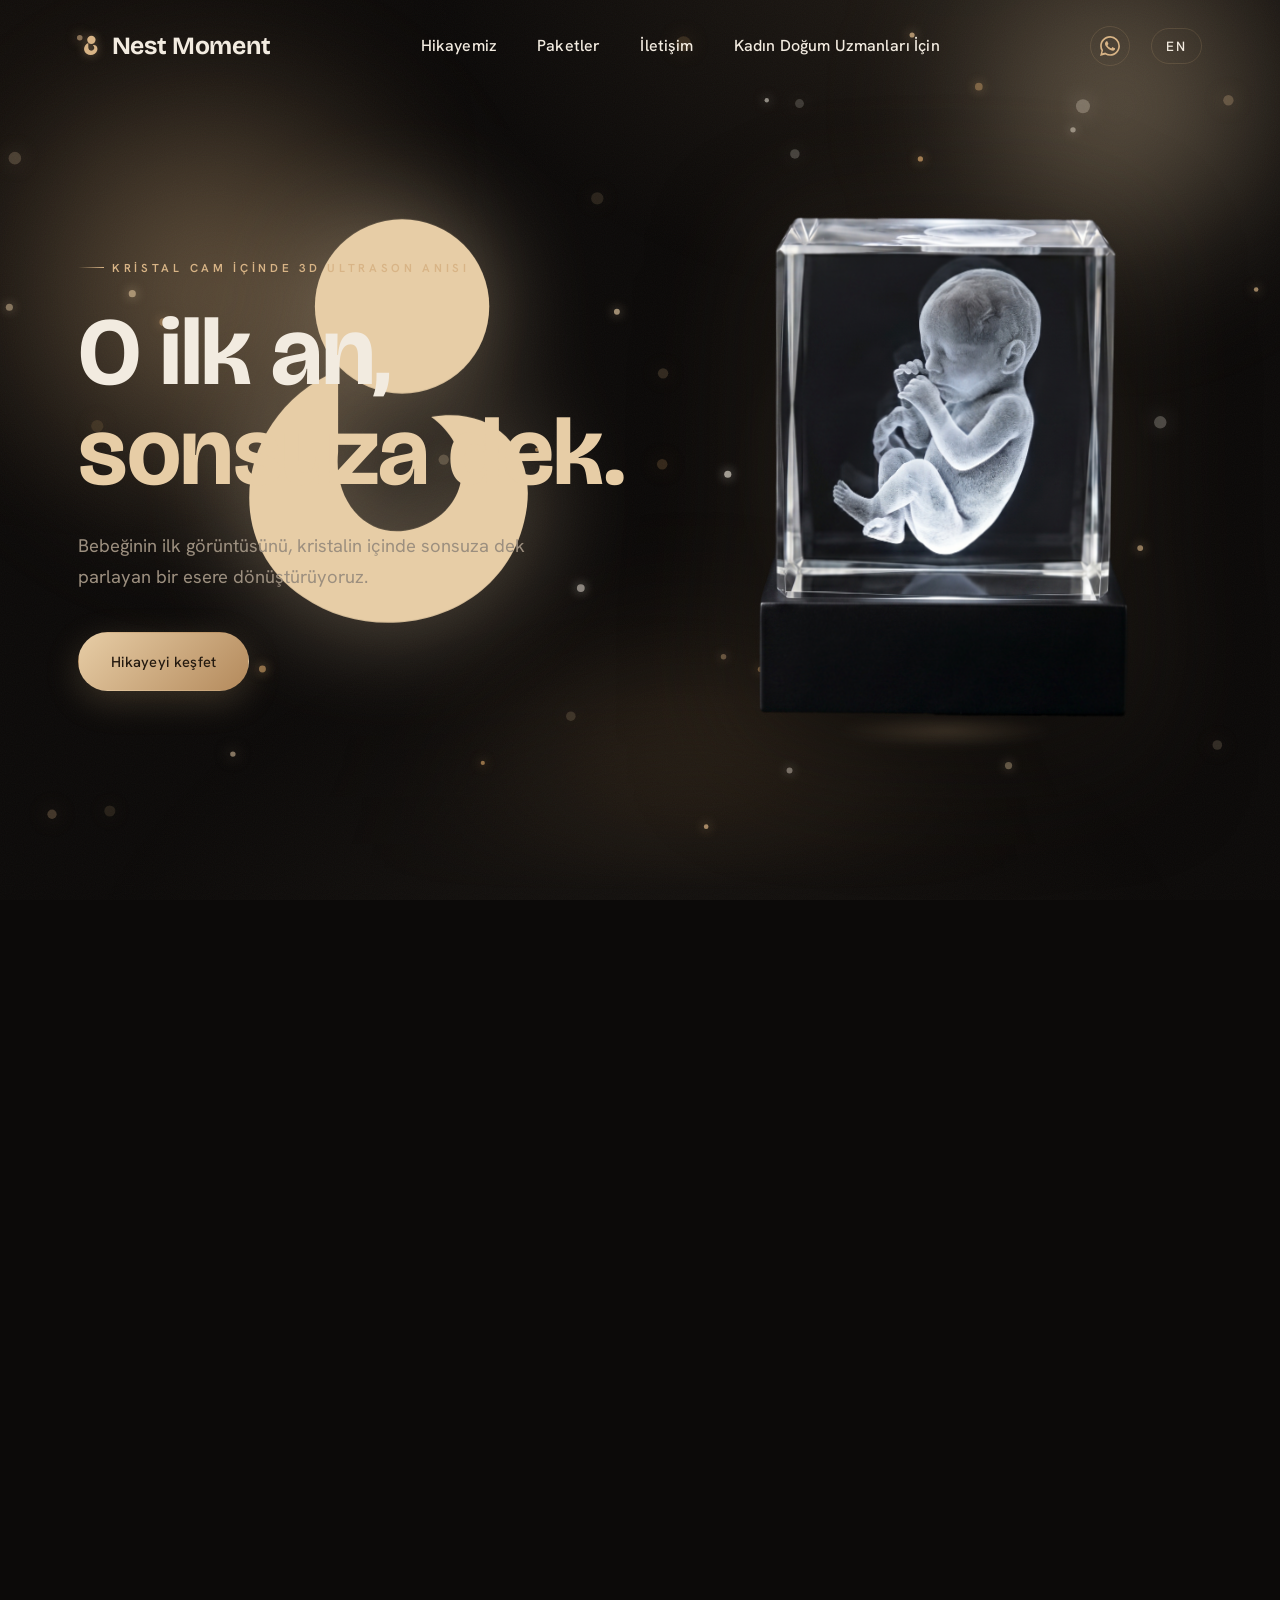
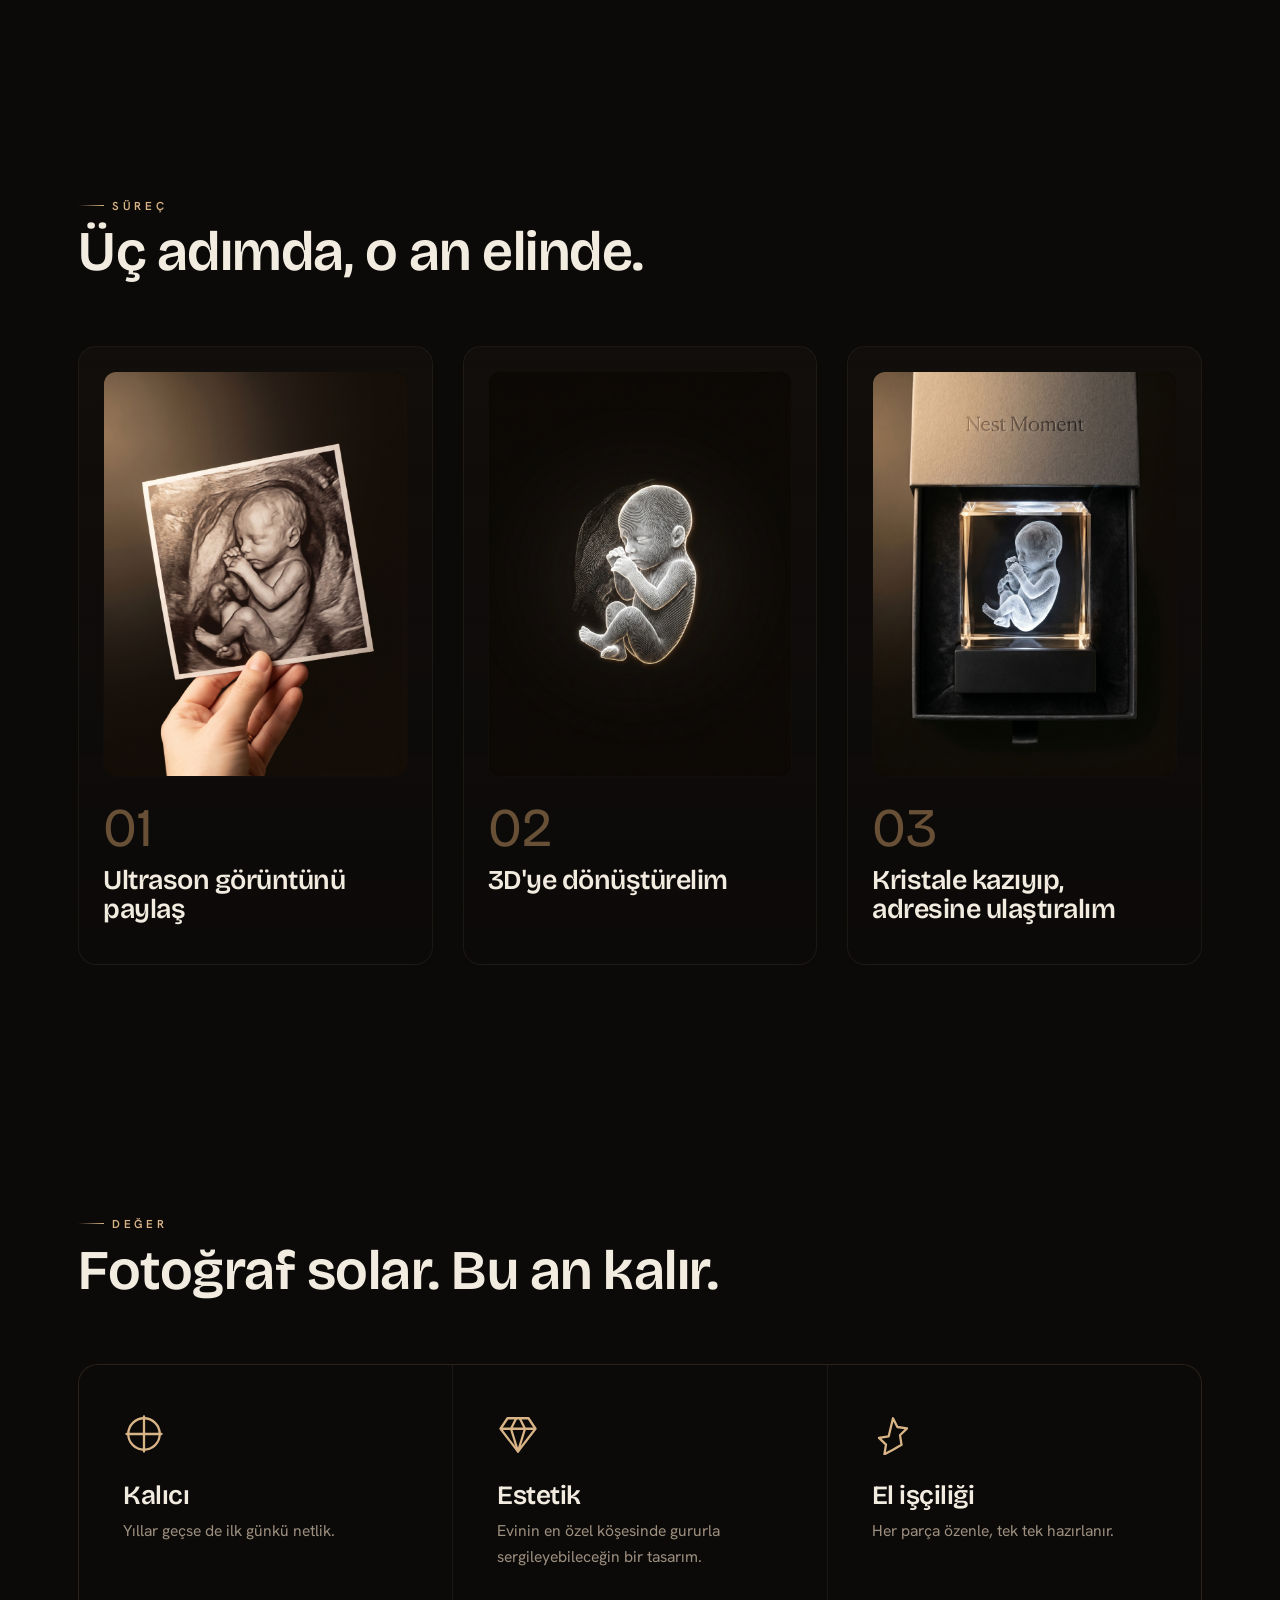
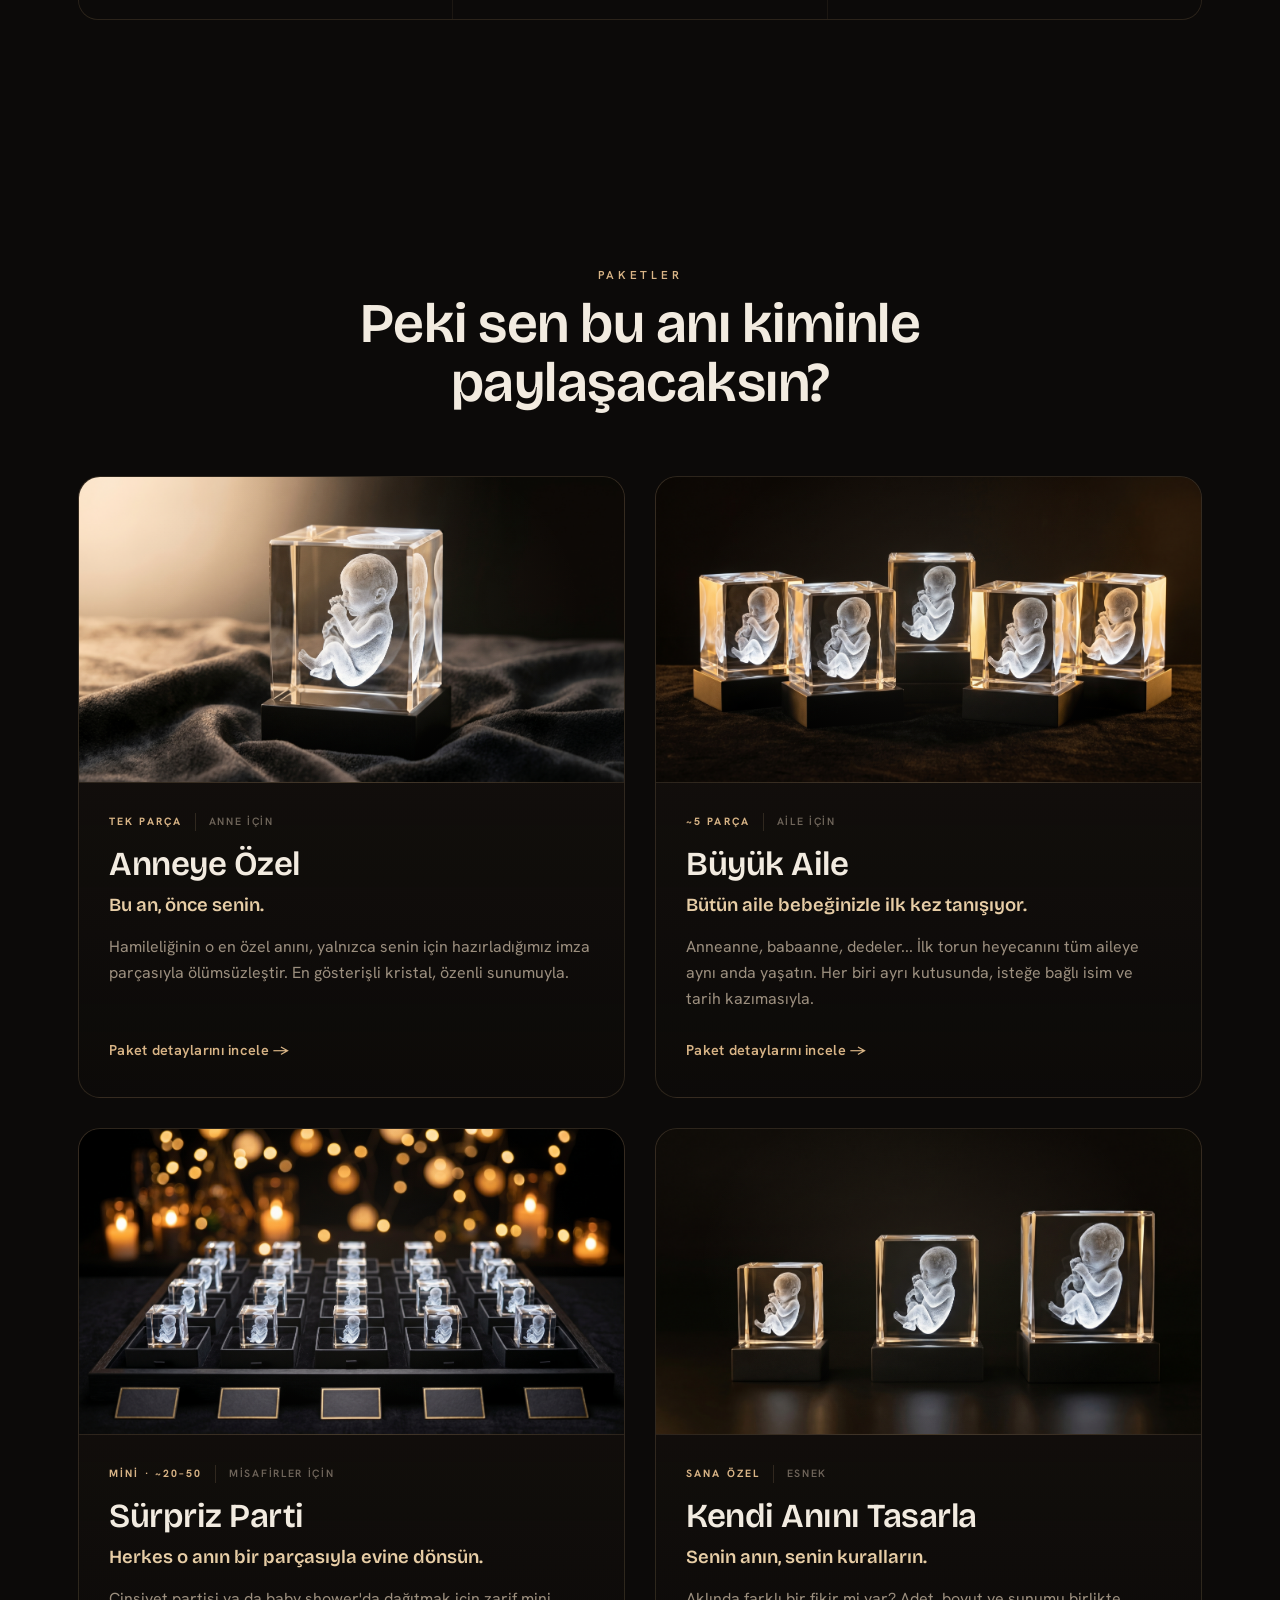
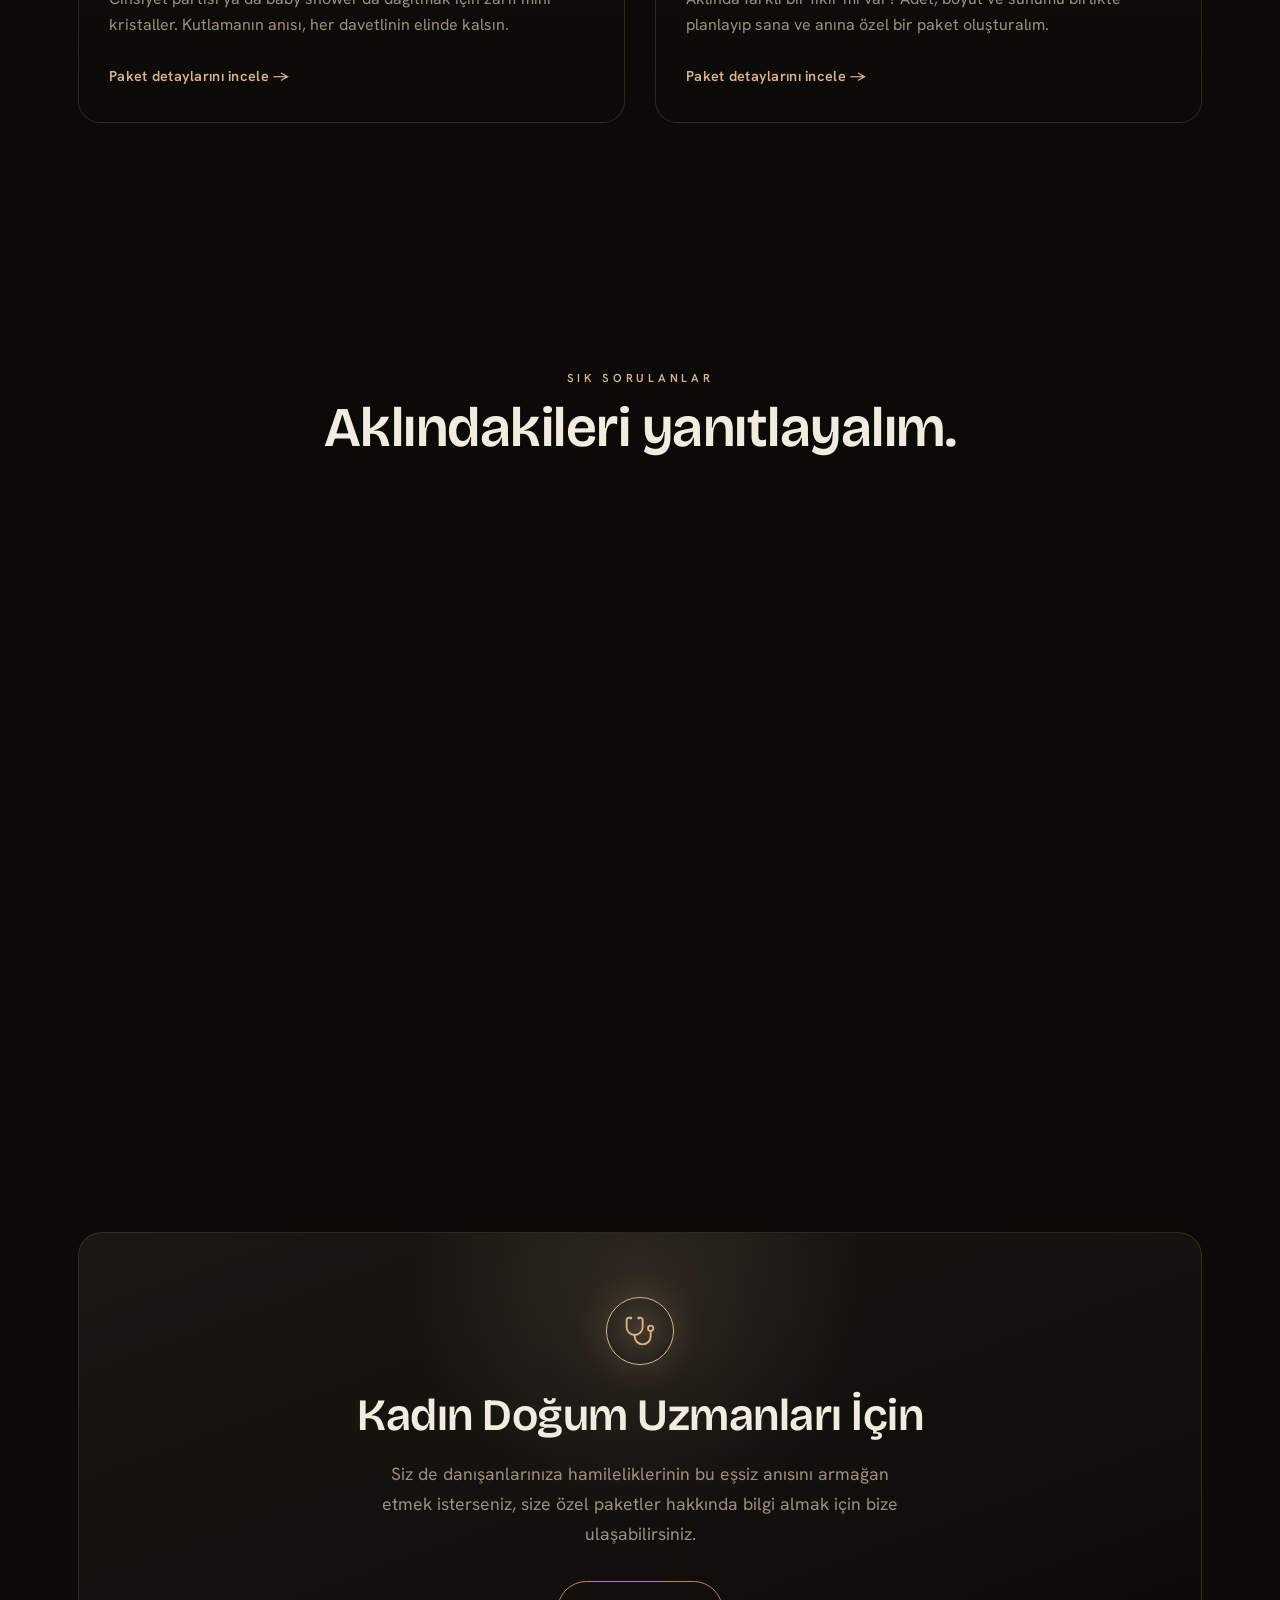
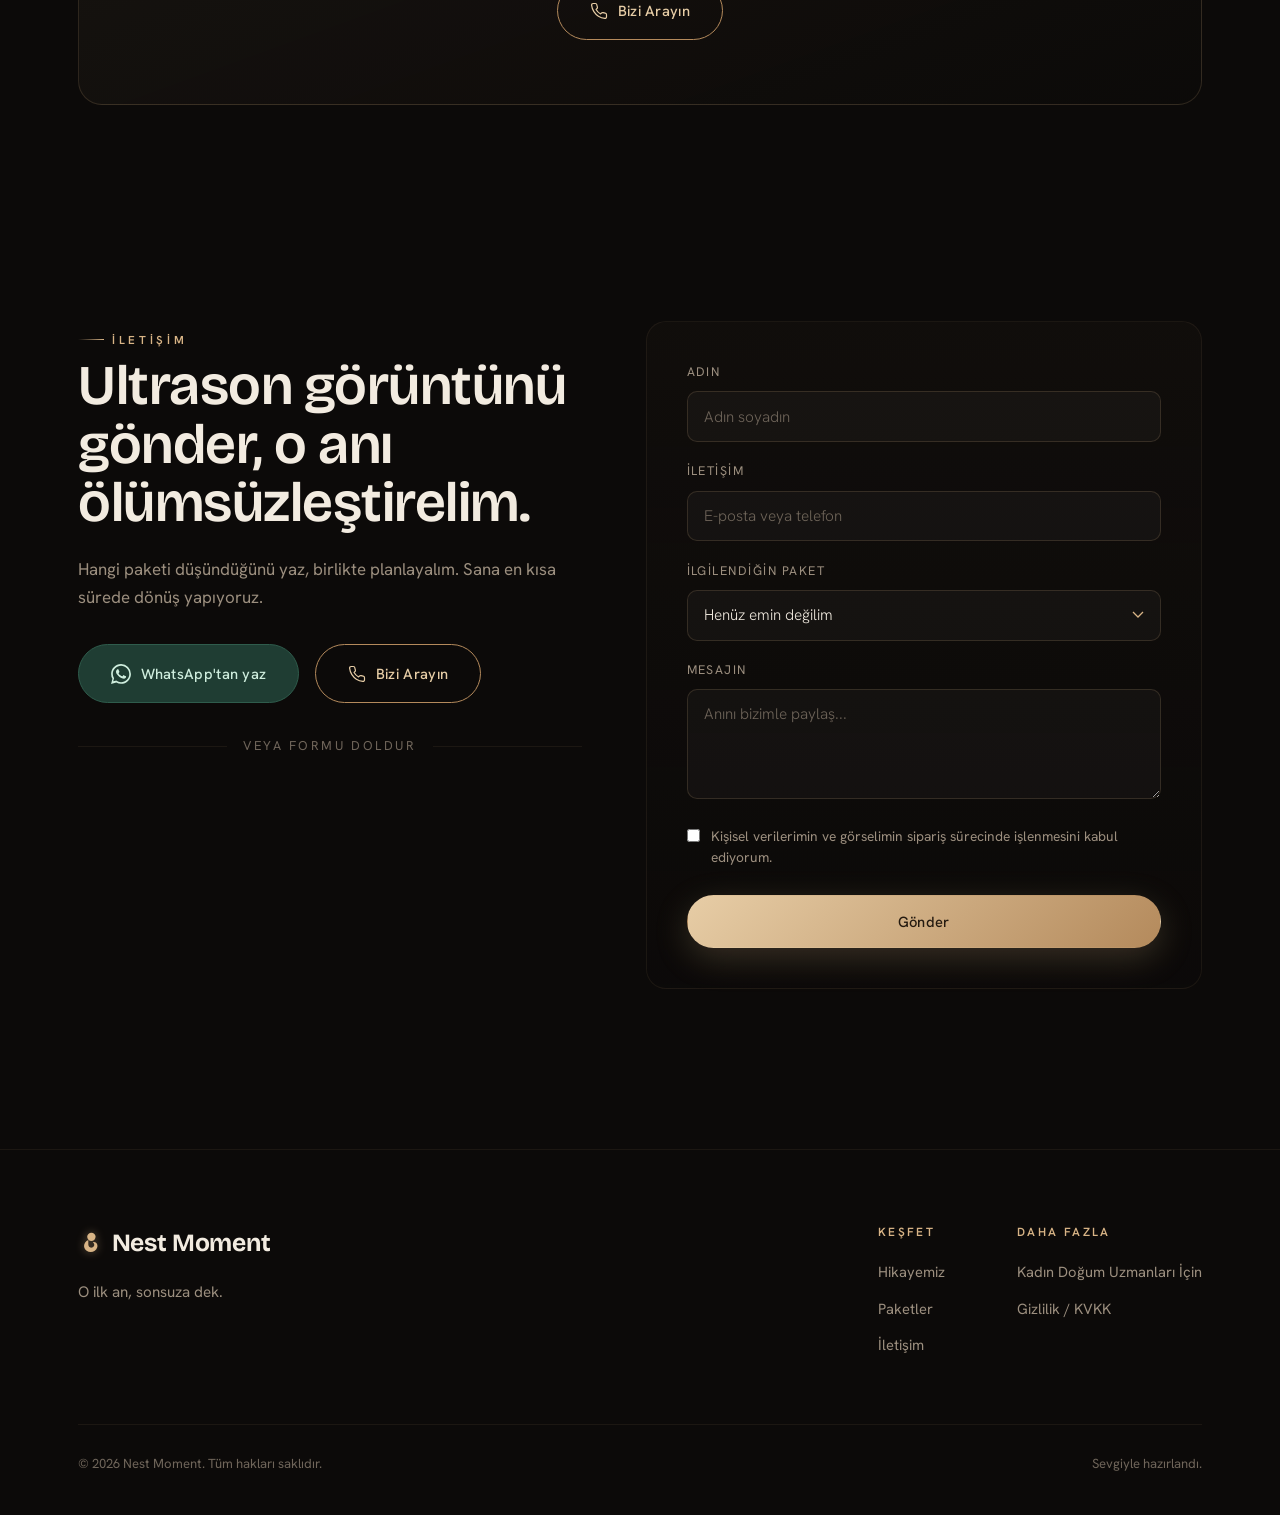
==== index.html @ 968e66ff "Initial commit: Nest Moment marketing site Single-page bilingual (TR/EN) marketing site for crystal-" ====
<!DOCTYPE html>
<html lang="tr">
<head>
<meta charset="UTF-8" />
<meta name="viewport" content="width=device-width, initial-scale=1.0" />
<title>Nest Moment — O ilk an, sonsuza dek.</title>
<meta name="description" content="Bebeğinin ilk ultrason görüntüsünü, kristalin içinde sonsuza dek parlayan 3D bir esere dönüştürüyoruz." />
<link rel="icon" type="image/svg+xml" href="images/favicon.svg" />
<link rel="alternate icon" type="image/png" href="images/favicon.png" />
<link rel="preconnect" href="https://fonts.googleapis.com">
<link rel="preconnect" href="https://fonts.gstatic.com" crossorigin>
<link href="https://fonts.googleapis.com/css2?family=Bricolage+Grotesque:opsz,wght@12..96,400;12..96,500;12..96,600;12..96,700;12..96,800&family=Hanken+Grotesk:wght@400;500;600;700;800&display=swap" rel="stylesheet">
<style>
  :root{
    --bg:#0c0a09;
    --bg-2:#13100d;
    --panel:#15110e;
    --gold:#d8b486;
    --gold-soft:#e7cda6;
    --gold-deep:#b48a5c;
    --cream:#f2ebe0;
    --muted:#9c8f7f;
    --muted-2:#6f655a;
    --line:rgba(216,180,134,.16);
    --line-soft:rgba(216,180,134,.08);
    --display:"Bricolage Grotesque", sans-serif;
    --body:"Hanken Grotesk", sans-serif;
    --maxw:1180px;
  }
  *{box-sizing:border-box;margin:0;padding:0}
  html{scroll-behavior:smooth}
  body{
    background:var(--bg);
    color:var(--cream);
    font-family:var(--body);
    font-weight:400;
    line-height:1.7;
    -webkit-font-smoothing:antialiased;
    overflow-x:hidden;
  }
  /* atmospheric background */
  body::before{
    content:"";
    position:fixed;inset:0;z-index:0;pointer-events:none;
    background:
      radial-gradient(900px 600px at 75% -5%, rgba(216,180,134,.10), transparent 60%),
      radial-gradient(700px 700px at 8% 18%, rgba(180,138,92,.07), transparent 55%),
      radial-gradient(1000px 800px at 50% 120%, rgba(231,205,166,.06), transparent 60%);
  }
  body::after{ /* subtle grain */
    content:"";position:fixed;inset:0;z-index:0;pointer-events:none;opacity:.035;
    background-image:url("data:image/svg+xml,%3Csvg xmlns='http://www.w3.org/2000/svg' width='120' height='120'%3E%3Cfilter id='n'%3E%3CfeTurbulence type='fractalNoise' baseFrequency='0.9' numOctaves='2'/%3E%3C/filter%3E%3Crect width='100%25' height='100%25' filter='url(%23n)'/%3E%3C/svg%3E");
  }
  .wrap{max-width:var(--maxw);margin:0 auto;padding:0 28px;position:relative;z-index:2}
  section{position:relative;z-index:2}

  /* Typography */
  h1,h2,h3{font-family:var(--display);font-weight:600;line-height:1.04;letter-spacing:-.5px}
  .eyebrow{
    font-family:var(--body);font-weight:600;font-size:.72rem;letter-spacing:.32em;
    text-transform:uppercase;color:var(--gold);display:inline-flex;align-items:center;gap:.7em;
  }
  .eyebrow::before{content:"";width:26px;height:1px;background:linear-gradient(90deg,transparent,var(--gold))}
  .section-title{font-size:clamp(2.1rem,5vw,3.5rem);color:var(--cream);margin:.5rem 0 0}
  .lead{color:var(--muted);font-size:1.06rem;max-width:54ch}

  /* Header */
  header{
    position:fixed;top:0;left:0;right:0;z-index:50;
    transition:background .5s ease, border-color .5s ease, backdrop-filter .5s;
    border-bottom:1px solid transparent;
  }
  header.scrolled{
    background:rgba(12,10,9,.82);backdrop-filter:blur(14px);
    border-bottom:1px solid var(--line-soft);
  }
  .nav{display:flex;align-items:center;justify-content:space-between;height:92px}
  .brand{font-family:var(--display);font-weight:700;font-size:1.55rem;letter-spacing:-.3px;color:var(--cream);text-decoration:none;display:flex;align-items:center;gap:.6rem;white-space:nowrap}
  .brand .dot{width:7px;height:7px;border-radius:50%;background:var(--gold);box-shadow:0 0 12px var(--gold)}
  .brand-emblem{width:24px;height:26px;flex:none;fill:var(--gold);filter:drop-shadow(0 0 5px rgba(216,180,134,.45))}
  .nav-links{display:flex;align-items:center;gap:2.5rem;list-style:none}
  .nav-links a{color:var(--cream);text-decoration:none;font-size:1rem;font-weight:500;letter-spacing:.01em;transition:color .3s;position:relative}
  .nav-links a:hover{color:var(--gold-soft)}
  .nav-links a::after{content:"";position:absolute;left:0;bottom:-6px;width:0;height:1px;background:var(--gold);transition:width .3s}
  .nav-links a:hover::after{width:100%}
  .nav-right{display:flex;align-items:center;gap:1.3rem}
  .lang{background:none;border:1px solid var(--line);color:var(--cream);font-family:var(--body);font-weight:500;
    font-size:.84rem;letter-spacing:.12em;padding:.55rem .9rem;border-radius:40px;cursor:pointer;transition:.3s}
  .lang:hover{border-color:var(--gold);color:var(--gold)}
  .nav-wa{display:inline-flex;align-items:center;justify-content:center;width:40px;height:40px;border-radius:50%;
    border:1px solid var(--line);color:var(--gold);transition:.3s}
  .nav-wa:hover{border-color:var(--gold);background:rgba(216,180,134,.10);transform:translateY(-1px)}
  .burger{display:none;background:none;border:none;cursor:pointer;width:30px;height:22px;position:relative}
  .burger span{position:absolute;left:0;width:100%;height:1.5px;background:var(--cream);transition:.3s}
  .burger span:nth-child(1){top:0}.burger span:nth-child(2){top:10px}.burger span:nth-child(3){top:20px}

  /* Buttons */
  .btn{
    display:inline-flex;align-items:center;gap:.6rem;cursor:pointer;text-decoration:none;
    font-family:var(--body);font-weight:500;font-size:.92rem;letter-spacing:.02em;
    padding:1rem 2rem;border-radius:50px;transition:.35s ease;border:1px solid transparent;background:none;
  }
  .btn-gold{background:linear-gradient(135deg,var(--gold-soft),var(--gold-deep));color:#241a10;box-shadow:0 10px 34px rgba(216,180,134,.22)}
  .btn-gold:hover{transform:translateY(-2px);box-shadow:0 16px 44px rgba(216,180,134,.34)}
  .btn-ghost{border-color:var(--line);color:var(--cream)}
  .btn-ghost:hover{border-color:var(--gold);color:var(--gold)}
  .btn .arrow{transition:transform .35s}
  .btn:hover .arrow{transform:translateX(4px)}

  /* HERO */
  .hero{min-height:100vh;display:flex;align-items:center;padding:120px 0 80px;overflow:hidden}
  .hero-bg{position:absolute;inset:0;z-index:1;pointer-events:none;overflow:hidden;
    -webkit-mask-image:linear-gradient(to bottom,#000 78%,transparent 99%);
    mask-image:linear-gradient(to bottom,#000 78%,transparent 99%)}
  .hero-orb{position:absolute;border-radius:50%;will-change:transform}
  .orb-a{width:560px;height:560px;left:-8%;top:0;filter:blur(55px);background:radial-gradient(circle,rgba(216,180,134,.46),transparent 66%)}
  .orb-b{width:460px;height:460px;right:-6%;top:-10%;filter:blur(55px);background:radial-gradient(circle,rgba(231,205,166,.40),transparent 66%)}
  .orb-c{width:640px;height:640px;left:32%;bottom:-32%;filter:blur(70px);background:radial-gradient(circle,rgba(196,150,96,.34),transparent 62%)}
  .hero-emblem{position:absolute;left:50%;top:50%;width:min(500px,40vw);
    margin-left:calc(-278px - min(250px,20vw));
    margin-top:calc(min(500px,40vw) * -0.55);will-change:transform}
  .hero-emblem svg{width:100%;display:block;fill:var(--gold-soft);filter:drop-shadow(0 0 55px rgba(231,205,166,.45));animation:emblemFloat 16s ease-in-out infinite}
  @keyframes emblemFloat{0%,100%{transform:rotate(-3deg) scale(1);opacity:.06}50%{transform:rotate(2.5deg) scale(1.04);opacity:.12}}
  .hero-embryo{position:absolute;left:4%;top:10%;width:min(660px,54vw);color:var(--gold-soft);will-change:transform}
  .hero-embryo svg{width:100%;display:block;filter:drop-shadow(0 0 50px rgba(231,205,166,.6));animation:embryoSpin 16s ease-in-out infinite}
  @keyframes embryoSpin{0%,100%{transform:rotate(-5deg) scale(1);opacity:.10}50%{transform:rotate(3deg) scale(1.05);opacity:.20}}
  .site-canvas{position:fixed;inset:0;width:100%;height:100%;z-index:1;pointer-events:none}
  @media (prefers-reduced-motion: reduce){.hero-embryo svg{animation:none}}
  .hero-grid{display:grid;grid-template-columns:1.05fr .95fr;gap:40px;align-items:center;width:100%}
  .hero-eyebrow{margin-bottom:1.6rem}
  .hero h1{font-size:clamp(3rem,8vw,6rem);color:var(--cream);font-weight:700}
  .hero h1 em{font-style:normal;font-weight:700;color:var(--gold-soft)}
  .hero-sub{margin:1.8rem 0 2.4rem;color:var(--muted);font-size:1.15rem;max-width:46ch}
  .hero-cta{display:flex;gap:1rem;flex-wrap:wrap;align-items:center}
  .hero-fade>*{opacity:0;transform:translateY(26px);animation:rise .9s cubic-bezier(.2,.7,.2,1) forwards}
  .hero-fade>*:nth-child(1){animation-delay:.15s}
  .hero-fade>*:nth-child(2){animation-delay:.32s}
  .hero-fade>*:nth-child(3){animation-delay:.49s}
  .hero-fade>*:nth-child(4){animation-delay:.66s}
  @keyframes rise{to{opacity:1;transform:none}}

  /* Crystal */
  .crystal-stage{position:relative;display:flex;justify-content:center;align-items:center;min-height:520px;perspective:1100px;opacity:0;animation:fadein 1.4s ease .5s forwards}
  .crystal-3d{position:relative;z-index:2;transform-style:preserve-3d;will-change:transform}
  .crystal-img{display:block;width:clamp(250px,30vw,370px);height:auto;filter:drop-shadow(0 34px 60px rgba(0,0,0,.6)) drop-shadow(0 0 54px rgba(216,180,134,.14))}
  @keyframes fadein{to{opacity:1}}
  .crystal-glow{position:absolute;width:420px;height:420px;border-radius:50%;
    background:radial-gradient(circle,rgba(231,205,166,.22),rgba(216,180,134,.05) 45%,transparent 70%);
    filter:blur(8px);animation:pulse 6s ease-in-out infinite}
  @keyframes pulse{0%,100%{transform:scale(1);opacity:.85}50%{transform:scale(1.08);opacity:1}}
  .crystal{position:relative;width:255px;height:360px;border-radius:18px 18px 14px 14px;
    background:linear-gradient(135deg,rgba(255,255,255,.16),rgba(255,255,255,.03) 40%,rgba(216,180,134,.10));
    border:1px solid rgba(255,255,255,.22);
    box-shadow:0 30px 70px rgba(0,0,0,.6),inset 0 1px 1px rgba(255,255,255,.4),inset 0 -30px 60px rgba(216,180,134,.08);
    backdrop-filter:blur(2px);
    animation:float 7s ease-in-out infinite;overflow:hidden}
  @keyframes float{0%,100%{transform:translateY(0) rotate(-.4deg)}50%{transform:translateY(-14px) rotate(.4deg)}}
  .crystal::before{content:"";position:absolute;top:0;left:18%;width:22%;height:100%;
    background:linear-gradient(90deg,transparent,rgba(255,255,255,.35),transparent);transform:skewX(-12deg)}
  .crystal::after{content:"";position:absolute;top:0;right:10%;width:8%;height:100%;
    background:linear-gradient(90deg,transparent,rgba(255,255,255,.18),transparent)}
  .crystal svg{position:absolute;top:50%;left:50%;transform:translate(-46%,-50%);width:64%;
    filter:drop-shadow(0 0 14px rgba(231,205,166,.7));opacity:.92}
  .crystal-base{position:absolute;bottom:-18px;width:210px;height:34px;border-radius:50%;
    background:radial-gradient(ellipse,rgba(216,180,134,.30),transparent 70%);filter:blur(3px)}
  .crystal-caption{position:absolute;bottom:-66px;left:0;right:0;text-align:center;
    font-family:var(--body);font-weight:500;color:var(--muted);font-size:.74rem;letter-spacing:.26em;text-transform:uppercase}

  /* Generic section spacing */
  .sec{padding:120px 0}
  .sec-head{max-width:720px;margin-bottom:64px}
  .sec-head.center{margin-left:auto;margin-right:auto;text-align:center}
  .sec-head.center .eyebrow::before{display:none}
  .sec-head.center .eyebrow{justify-content:center}

  /* WHAT - split */
  .split{display:grid;grid-template-columns:1fr 1fr;gap:70px;align-items:center}
  .what-visual{aspect-ratio:1;border-radius:20px;border:1px solid var(--line);
    background:linear-gradient(160deg,rgba(216,180,134,.10),rgba(20,16,13,.4));
    display:flex;align-items:center;justify-content:center;position:relative;overflow:hidden}
  .what-visual .mini-crystal{width:120px;height:170px;border-radius:12px;
    background:linear-gradient(135deg,rgba(255,255,255,.14),rgba(216,180,134,.08));
    border:1px solid rgba(255,255,255,.18);box-shadow:inset 0 0 30px rgba(231,205,166,.15),0 20px 40px rgba(0,0,0,.4);
    display:flex;align-items:center;justify-content:center}
  .what-visual .mini-crystal svg{width:62%;filter:drop-shadow(0 0 10px rgba(231,205,166,.6));opacity:.9}
  .what-img{width:100%;height:100%;object-fit:cover;display:block}
  .what-body p{color:var(--muted);font-size:1.12rem;margin-top:1.4rem}

  /* HOW - steps */
  .steps{display:grid;grid-template-columns:repeat(3,1fr);gap:30px;counter-reset:step}
  .step{border:1px solid var(--line-soft);border-radius:18px;padding:24px 24px 32px;background:linear-gradient(180deg,rgba(21,17,14,.6),rgba(12,10,9,.2));position:relative;transition:.4s}
  .step-img{aspect-ratio:3/4;border-radius:13px;overflow:hidden;margin-bottom:24px;border:1px solid var(--line-soft);background:#000}
  .step-img img{width:100%;height:100%;object-fit:cover;display:block;transition:transform .6s ease}
  .step:hover .step-img img{transform:scale(1.04)}
  .step:hover{border-color:var(--line);transform:translateY(-6px)}
  .step .num{font-family:var(--display);font-size:3.4rem;color:var(--gold-deep);line-height:1;opacity:.55}
  .step h3{font-size:1.7rem;color:var(--cream);margin:.7rem 0 .6rem}
  .step p{color:var(--muted);font-size:.98rem}
  .step .line{position:absolute;top:60px;right:-15px;width:30px;height:1px;background:var(--line);display:none}

  /* WHY - features */
  .features{display:grid;grid-template-columns:repeat(3,1fr);gap:1px;background:var(--line-soft);border:1px solid var(--line-soft);border-radius:20px;overflow:hidden}
  .features .feature{background:var(--bg);padding:48px 44px;transition:opacity .9s cubic-bezier(.2,.7,.2,1),transform .9s cubic-bezier(.2,.7,.2,1),background-color .5s ease}
  .feature:hover{background:var(--bg-2)}
  .feature .ico{width:42px;height:42px;color:var(--gold);margin-bottom:1.2rem}
  .feature h3{font-size:1.65rem;color:var(--cream);margin-bottom:.5rem}
  .feature p{color:var(--muted);font-size:.98rem}

  /* PACKAGES */
  .packages{display:grid;grid-template-columns:repeat(2,1fr);gap:30px}
  .pack{display:flex;flex-direction:column;text-decoration:none;border:1px solid var(--line);border-radius:22px;overflow:hidden;position:relative;
    background:linear-gradient(180deg,rgba(24,19,15,.9),rgba(13,11,9,.55));transition:transform .5s cubic-bezier(.2,.7,.2,1),border-color .5s,box-shadow .5s}
  .pack::before{content:"";position:absolute;top:0;left:0;right:0;height:2px;z-index:3;opacity:0;transition:.5s;
    background:linear-gradient(90deg,transparent,var(--gold),transparent)}
  .pack:hover{transform:translateY(-10px);border-color:var(--gold-deep);box-shadow:0 30px 70px rgba(0,0,0,.55),0 0 54px rgba(216,180,134,.10)}
  .pack:hover::before{opacity:1}
  .pack-img{position:relative;aspect-ratio:16/9;display:flex;align-items:center;justify-content:center;overflow:hidden;
    background:radial-gradient(120% 120% at 50% 0,rgba(216,180,134,.20),rgba(13,11,9,.45) 62%);border-bottom:1px solid var(--line-soft)}
  .pack-img::after{content:"";position:absolute;inset:0;opacity:.55;transition:.5s;
    background:radial-gradient(60% 80% at 50% 42%,rgba(231,205,166,.18),transparent 70%)}
  .pack:hover .pack-img::after{opacity:1}
  .pack-mini{width:98px;height:138px;border-radius:12px;display:flex;align-items:center;justify-content:center;transition:transform .6s;
    background:linear-gradient(135deg,rgba(255,255,255,.16),rgba(216,180,134,.08));border:1px solid rgba(255,255,255,.2);
    box-shadow:inset 0 0 26px rgba(231,205,166,.16),0 18px 36px rgba(0,0,0,.45)}
  .pack:hover .pack-mini{transform:translateY(-4px) scale(1.05)}
  .pack-mini svg{width:60%;filter:drop-shadow(0 0 10px rgba(231,205,166,.65));opacity:.92}
  .img-tag{position:absolute;top:14px;right:14px;z-index:2;font-size:.6rem;letter-spacing:.18em;text-transform:uppercase;font-weight:600;
    color:var(--gold);background:rgba(13,11,9,.72);border:1px solid var(--line);padding:.35rem .65rem;border-radius:40px}
  .pack-photo{width:100%;height:100%;object-fit:cover;display:block}
  .pack-body{padding:30px 30px 34px;display:flex;flex-direction:column;flex:1}
  .pack-meta{display:flex;align-items:center;gap:.8rem;margin-bottom:1rem}
  .pack .count{font-size:.66rem;letter-spacing:.2em;text-transform:uppercase;color:var(--gold);font-weight:700}
  .pack .who{font-size:.66rem;letter-spacing:.16em;text-transform:uppercase;color:var(--muted-2);font-weight:600;padding-left:.8rem;border-left:1px solid var(--line)}
  .pack h3{font-size:2.1rem;color:var(--cream);margin:0 0 .7rem;line-height:1.04}
  .pack .tagline{color:var(--gold-soft);font-family:var(--display);font-weight:600;font-size:1.16rem;margin-bottom:1rem;line-height:1.3}
  .pack .desc{color:var(--muted);font-size:1rem;line-height:1.65;margin-bottom:1.6rem}
  .pack .more{margin-top:auto;color:var(--gold);font-size:.9rem;font-weight:600;letter-spacing:.02em;display:inline-flex;align-items:center;gap:.5rem;transition:gap .35s}
  .pack:hover .more{gap:.95rem}
  .pack-note{text-align:center;color:var(--muted-2);font-size:.9rem;margin-top:40px;font-family:var(--body)}

  /* TRUST */
  .trust-wrap{display:grid;grid-template-columns:1fr 1fr;gap:70px;align-items:center}
  .trust-points{list-style:none;display:grid;grid-template-columns:repeat(3,1fr);gap:1.8rem;margin-top:3rem}
  .trust-points li{display:flex;gap:1rem;align-items:flex-start;color:var(--cream);font-size:1.08rem;
    border:1px solid var(--line-soft);border-radius:16px;padding:28px 26px;background:linear-gradient(180deg,rgba(21,17,14,.5),rgba(12,10,9,.2))}
  .trust-points .check{flex:none;width:26px;height:26px;border-radius:50%;border:1px solid var(--gold);color:var(--gold);display:flex;align-items:center;justify-content:center;font-size:.8rem;margin-top:3px}
  .quote{border-left:2px solid var(--gold);padding:1.5rem 0 1.5rem 2rem}
  .quote p{font-family:var(--display);font-weight:500;font-size:1.55rem;color:var(--cream);line-height:1.35}
  .quote span{display:block;margin-top:1rem;color:var(--muted);font-size:.9rem;font-family:var(--body);font-style:normal;letter-spacing:.05em}

  /* FAQ */
  .faq{max-width:820px;margin:0 auto}
  details{border-bottom:1px solid var(--line-soft);padding:8px 0}
  summary{cursor:pointer;list-style:none;padding:24px 0;display:flex;justify-content:space-between;align-items:center;gap:1rem;
    font-family:var(--display);font-weight:600;font-size:1.25rem;color:var(--cream);transition:color .3s}
  summary::-webkit-details-marker{display:none}
  summary:hover{color:var(--gold-soft)}
  summary .pm{flex:none;width:24px;height:24px;position:relative;transition:.3s}
  summary .pm::before,summary .pm::after{content:"";position:absolute;background:var(--gold);transition:.3s}
  summary .pm::before{top:11px;left:2px;width:20px;height:1.5px}
  summary .pm::after{top:2px;left:11px;width:1.5px;height:20px}
  details[open] summary .pm::after{transform:rotate(90deg);opacity:0}
  details[open] summary{color:var(--gold-soft)}
  .faq-a{color:var(--muted);font-size:1.02rem;padding:0 0 24px;max-width:64ch}

  /* DOCTORS band */
  .doctors{padding:96px 0}
  .doctors-inner{border:1px solid var(--line);border-radius:24px;padding:64px 56px;text-align:center;
    background:linear-gradient(160deg,rgba(216,180,134,.08),rgba(12,10,9,.3));position:relative;overflow:hidden}
  .doctors-inner::before{content:"";position:absolute;top:-40%;left:50%;transform:translateX(-50%);width:500px;height:500px;
    background:radial-gradient(circle,rgba(231,205,166,.12),transparent 65%)}
  .doc-icon{width:68px;height:68px;border-radius:50%;border:1px solid var(--gold);color:var(--gold);
    display:flex;align-items:center;justify-content:center;margin:0 auto 1.7rem;position:relative;
    background:radial-gradient(circle,rgba(216,180,134,.14),transparent 70%);box-shadow:0 0 34px rgba(216,180,134,.20)}
  .doc-icon svg{width:32px;height:32px}
  .doctors h2{font-size:clamp(1.9rem,4vw,2.8rem);color:var(--cream);position:relative}
  .doctors p{color:var(--muted);max-width:52ch;margin:1.3rem auto 2rem;position:relative;font-size:1.1rem}

  /* CONTACT */
  .contact-grid{display:grid;grid-template-columns:.95fr 1.05fr;gap:64px;align-items:start}
  .contact-left .lead{margin-top:1.4rem}
  .contact-btns{display:flex;gap:1rem;flex-wrap:wrap;margin-top:2rem}
  .wa{background:#1f3d33;border:1px solid #2f5c4c;color:#cfeede}
  .wa:hover{background:#26493c;border-color:var(--gold)}
  .btn-call{border:1px solid var(--gold-deep);color:var(--gold-soft)}
  .btn-call:hover{background:rgba(216,180,134,.10);border-color:var(--gold);transform:translateY(-2px)}
  .or{display:flex;align-items:center;gap:1rem;color:var(--muted-2);font-size:.8rem;letter-spacing:.2em;text-transform:uppercase;margin:2rem 0 0}
  .or::before,.or::after{content:"";flex:1;height:1px;background:var(--line-soft)}
  form{display:flex;flex-direction:column;gap:1.2rem;border:1px solid var(--line-soft);border-radius:20px;padding:40px;background:linear-gradient(180deg,rgba(21,17,14,.5),rgba(12,10,9,.2))}
  label{font-size:.78rem;letter-spacing:.12em;text-transform:uppercase;color:var(--muted);margin-bottom:.5rem;display:block}
  input,select,textarea{width:100%;background:rgba(255,255,255,.03);border:1px solid var(--line);border-radius:10px;
    padding:.9rem 1rem;color:var(--cream);font-family:var(--body);font-size:.96rem;font-weight:300;transition:.3s}
  input:focus,select:focus,textarea:focus{outline:none;border-color:var(--gold);background:rgba(216,180,134,.05)}
  input::placeholder,textarea::placeholder{color:var(--muted-2)}
  select{appearance:none;background-image:url("data:image/svg+xml,%3Csvg xmlns='http://www.w3.org/2000/svg' width='12' height='8' fill='none'%3E%3Cpath d='M1 1l5 5 5-5' stroke='%23d8b486' stroke-width='1.3'/%3E%3C/svg%3E");background-repeat:no-repeat;background-position:right 1rem center}
  textarea{resize:vertical;min-height:110px}
  .kvkk{display:flex;gap:.7rem;align-items:flex-start;text-transform:none;letter-spacing:0;font-size:.86rem;color:var(--muted);line-height:1.5}
  .kvkk input{width:auto;margin-top:3px;accent-color:var(--gold)}
  .form-success{display:none;color:var(--gold-soft);font-family:var(--display);font-size:1.3rem;font-style:italic;text-align:center;padding:1rem 0}
  .form-success.show{display:block}

  /* MODAL */
  .modal-overlay{position:fixed;inset:0;z-index:100;background:rgba(6,5,4,.8);backdrop-filter:blur(7px);
    display:flex;align-items:center;justify-content:center;padding:24px;opacity:0;visibility:hidden;transition:.35s}
  .modal-overlay.open{opacity:1;visibility:visible}
  .modal{position:relative;width:100%;max-width:520px;max-height:90vh;overflow:auto;padding:46px 44px;border-radius:24px;
    background:linear-gradient(180deg,#1b1611,#100d0b);border:1px solid var(--line);
    box-shadow:0 40px 90px rgba(0,0,0,.6);transform:translateY(22px) scale(.98);transition:.4s cubic-bezier(.2,.7,.2,1)}
  .modal-overlay.open .modal{transform:none}
  .modal-close{position:absolute;top:16px;right:20px;background:none;border:none;color:var(--muted);font-size:1.7rem;line-height:1;cursor:pointer;transition:.3s}
  .modal-close:hover{color:var(--gold)}
  .modal .doc-icon{margin:0 auto 1.3rem}
  .modal h3{font-family:var(--display);font-weight:600;font-size:1.7rem;color:var(--cream);text-align:center;margin-bottom:.6rem}
  .modal-sub{color:var(--muted);text-align:center;font-size:.96rem;margin-bottom:2rem;line-height:1.55}
  .modal form{border:none;padding:0;background:none;gap:1.1rem}

  /* FOOTER */
  footer{border-top:1px solid var(--line-soft);padding:72px 0 40px;margin-top:40px;position:relative;z-index:2}
  .foot-grid{display:flex;justify-content:space-between;gap:40px;flex-wrap:wrap;align-items:flex-start}
  .foot-brand .brand{margin-bottom:1rem}
  .foot-brand p{color:var(--muted);max-width:30ch;font-size:.95rem}
  .foot-cols{display:flex;gap:72px;flex-wrap:wrap}
  .foot-col h4{font-size:.74rem;letter-spacing:.2em;text-transform:uppercase;color:var(--gold);margin-bottom:1.1rem;font-weight:600;font-family:var(--body)}
  .foot-col a{display:block;color:var(--muted);text-decoration:none;font-size:.92rem;margin-bottom:.7rem;transition:.3s}
  .foot-col a:hover{color:var(--cream)}
  .foot-bottom{display:flex;justify-content:space-between;gap:20px;flex-wrap:wrap;margin-top:56px;padding-top:28px;border-top:1px solid var(--line-soft);color:var(--muted-2);font-size:.82rem}

  .reveal{opacity:0;transform:translateY(34px);transition:opacity .9s cubic-bezier(.2,.7,.2,1),transform .9s cubic-bezier(.2,.7,.2,1)}
  .reveal.visible{opacity:1;transform:none}

  /* Mobile */
  @media(max-width:980px){
    .hero-grid{grid-template-columns:1fr;gap:10px}
    .hero-emblem{display:none}
    .crystal-stage{min-height:420px;order:-1;margin-bottom:20px}
    .split,.trust-wrap,.contact-grid{grid-template-columns:1fr;gap:44px}
    .trust-points{grid-template-columns:1fr}
    .steps{grid-template-columns:1fr}
    .features{grid-template-columns:1fr}
    .packages{grid-template-columns:1fr 1fr}
  }
  @media(max-width:680px){
    .wrap{padding:0 20px}
    .nav{height:72px}
    .brand{font-size:1.2rem;gap:.45rem}
    .brand-emblem{width:20px;height:22px}
    .nav-right{gap:.7rem}
    .nav-wa{width:36px;height:36px}
    .lang{font-size:.78rem;padding:.45rem .7rem}
    input,select,textarea{font-size:16px}
    .nav-links{position:fixed;inset:72px 0 auto 0;background:rgba(12,10,9,.97);backdrop-filter:blur(14px);
      flex-direction:column;gap:0;padding:10px 0;transform:translateY(-130%);transition:transform .4s ease;border-bottom:1px solid var(--line)}
    .nav-links.open{transform:none}
    .nav-links li{width:100%;text-align:center}
    .nav-links a{display:block;padding:18px}
    .nav-links a::after{display:none}
    .burger{display:block}
    .sec{padding:88px 0}
    .packages{grid-template-columns:1fr}
    .doctors-inner{padding:44px 26px}
    form{padding:28px}
    .hero h1{font-size:clamp(2.6rem,13vw,4rem)}
  }
</style>
</head>
<body>
<canvas id="siteCanvas" class="site-canvas"></canvas>

<!-- baby profile silhouette reused via <use> -->
<svg width="0" height="0" style="position:absolute" aria-hidden="true">
  <symbol id="babyface" viewBox="0 0 200 240">
    <path d="M78 28 C50 36 36 64 38 96 C39 118 50 134 66 144 C68 158 68 172 76 184
      C80 192 92 196 104 196 C116 196 122 188 120 178 C130 176 138 168 136 158
      C135 150 128 150 128 144 C128 138 136 137 138 130 C146 124 156 122 156 110
      C156 100 146 99 144 92 C145 74 154 64 152 50 C149 32 116 20 92 24
      C87 25 82 26 78 28 Z" fill="url(#frost)"/>
  </symbol>
  <linearGradient id="frost" x1="0" y1="0" x2="1" y2="1">
    <stop offset="0" stop-color="#fdfaf4"/>
    <stop offset="1" stop-color="#e7cda6"/>
  </linearGradient>
</svg>

<header id="header">
  <div class="wrap nav">
    <a href="#" class="brand"><svg class="brand-emblem" viewBox="0 0 86 92" aria-hidden="true"><circle cx="48" cy="24" r="15"/><path d="M37 35 C20 42 16 64 31 74 C44 83 65 78 69 61 C72 49 64 41 53 43 C60 48 60 57 53 61 C44 66 36 59 37 49 Z"/></svg>Nest Moment</a>
    <ul class="nav-links" id="navLinks">
      <li><a href="#how" data-i18n="nav.how">Nasıl Çalışır</a></li>
      <li><a href="#packages" data-i18n="nav.packages">Paketler</a></li>
      <li><a href="#contact" data-i18n="nav.contact">İletişim</a></li>
      <li><a href="#doctors" data-i18n="nav.doctors">Kadın Doğum Uzmanları İçin</a></li>
    </ul>
    <div class="nav-right">
      <a href="https://wa.me/905317941915" target="_blank" rel="noopener" class="nav-wa" aria-label="WhatsApp'tan yaz">
        <svg viewBox="0 0 24 24" fill="currentColor" width="20" height="20" aria-hidden="true"><path d="M.057 24l1.687-6.163a11.867 11.867 0 01-1.587-5.945C.16 5.335 5.495 0 12.05 0a11.817 11.817 0 018.413 3.488 11.824 11.824 0 013.48 8.414c-.003 6.557-5.338 11.892-11.893 11.892a11.9 11.9 0 01-5.688-1.448L.057 24zm6.597-3.807c1.676.995 3.276 1.591 5.392 1.592 5.448 0 9.886-4.434 9.889-9.885.002-5.462-4.415-9.89-9.881-9.892-5.452 0-9.887 4.434-9.889 9.884a9.86 9.86 0 001.51 5.26l-.999 3.648 3.978-1.039zm11.387-5.464c-.074-.124-.272-.198-.57-.347-.297-.149-1.758-.868-2.031-.967-.272-.099-.47-.149-.669.149-.198.297-.768.967-.941 1.165-.173.198-.347.223-.644.074-.297-.149-1.255-.462-2.39-1.475-.883-.788-1.48-1.761-1.653-2.059-.173-.297-.018-.458.13-.606.134-.133.297-.347.446-.521.151-.172.2-.296.3-.495.099-.198.05-.372-.025-.521-.075-.148-.669-1.611-.916-2.206-.242-.579-.487-.501-.669-.51l-.57-.01c-.198 0-.52.074-.792.372s-1.04 1.016-1.04 2.479 1.065 2.876 1.213 3.074c.149.198 2.095 3.2 5.076 4.487.709.306 1.263.489 1.694.626.712.226 1.36.194 1.872.118.571-.085 1.758-.719 2.006-1.413.248-.695.248-1.29.173-1.414z"/></svg>
      </a>
      <button class="lang" id="langBtn">EN</button>
      <button class="burger" id="burger" aria-label="Menu"><span></span><span></span><span></span></button>
    </div>
  </div>
</header>

<!-- HERO -->
<section class="hero">
  <div class="hero-bg">
    <div class="hero-orb orb-a" data-depth="24" data-amp="40" data-phase="0"></div>
    <div class="hero-orb orb-b" data-depth="34" data-amp="34" data-phase="2"></div>
    <div class="hero-orb orb-c" data-depth="16" data-amp="46" data-phase="4"></div>
    <div class="hero-emblem" data-depth="42" data-amp="16" data-phase="1">
      <svg viewBox="0 0 86 92" aria-hidden="true"><circle cx="48" cy="24" r="15"/><path d="M37 35 C20 42 16 64 31 74 C44 83 65 78 69 61 C72 49 64 41 53 43 C60 48 60 57 53 61 C44 66 36 59 37 49 Z"/></svg>
    </div>
  </div>
  <div class="wrap hero-grid">
    <div class="hero-fade">
      <span class="eyebrow hero-eyebrow" data-i18n="hero.eyebrow">Kristal cam içinde 3D ultrason anısı</span>
      <h1 data-i18n-html="hero.title">O ilk an,<br><em>sonsuza dek.</em></h1>
      <p class="hero-sub" data-i18n="hero.sub">Bebeğinin ilk görüntüsünü, kristalin içinde sonsuza dek parlayan bir esere dönüştürüyoruz.</p>
      <div class="hero-cta">
        <a href="#what" class="btn btn-gold" data-i18n="hero.scroll">Hikayeyi keşfet</a>
      </div>
    </div>
    <div class="crystal-stage">
      <div class="crystal-glow"></div>
      <div class="crystal-3d" id="crystal3d">
        <img class="crystal-img" src="images/hero-crystal-cut.png" alt="Kristal cam içinde 3D bebek kazıması">
      </div>
      <div class="crystal-base"></div>
    </div>
  </div>
</section>

<!-- WHAT -->
<section class="sec" id="what">
  <div class="wrap split">
    <div class="what-visual reveal">
      <img src="images/ilk-tanisma.png" alt="Ellerde tutulan kristal anı" class="what-img">
    </div>
    <div class="what-body reveal">
      <span class="eyebrow" data-i18n="what.eyebrow">Kristal Anı</span>
      <h2 class="section-title" data-i18n="what.title">Onunla ilk tanışmanı, ölümsüzleştirdik.</h2>
      <p data-i18n="what.body">Ultrason görüntün, üç boyutlu bir esere dönüşüp kristal camın içine lazerle kazınır. Elinde tutabileceğin, ışıkta parlayan, her açıdan bakılabilen gerçek bir anı.</p>
    </div>
  </div>
</section>

<!-- HOW -->
<section class="sec" id="how">
  <div class="wrap">
    <div class="sec-head reveal">
      <span class="eyebrow" data-i18n="how.eyebrow">Süreç</span>
      <h2 class="section-title" data-i18n="how.title">Üç adımda, o an elinde.</h2>
    </div>
    <div class="steps">
      <div class="step reveal">
        <div class="step-img"><img src="images/step-1.jpeg" alt="Ultrason görüntüsü paylaşımı"></div>
        <div class="num">01</div>
        <h3 data-i18n="how.s1t">Ultrason görüntünü paylaş</h3>
      </div>
      <div class="step reveal">
        <div class="step-img"><img src="images/step-2.jpeg" alt="Görüntünün 3D'ye dönüştürülmesi"></div>
        <div class="num">02</div>
        <h3 data-i18n="how.s2t">3D'ye dönüştürelim</h3>
      </div>
      <div class="step reveal">
        <div class="step-img"><img src="images/step-3.jpeg" alt="Kutusunda kristal anı"></div>
        <div class="num">03</div>
        <h3 data-i18n="how.s3t">Kristale kazıyıp, adresine ulaştıralım</h3>
      </div>
    </div>
  </div>
</section>

<!-- WHY -->
<section class="sec" id="why">
  <div class="wrap">
    <div class="sec-head reveal">
      <span class="eyebrow" data-i18n="why.eyebrow">Değer</span>
      <h2 class="section-title" data-i18n="why.title">Fotoğraf solar. Bu an kalır.</h2>
    </div>
    <div class="features">
      <div class="feature reveal">
        <svg class="ico" viewBox="0 0 24 24" fill="none" stroke="currentColor" stroke-width="1.3"><path d="M12 2v20M2 12h20" stroke-linecap="round"/><circle cx="12" cy="12" r="9"/></svg>
        <h3 data-i18n="why.f1t">Kalıcı</h3>
        <p data-i18n="why.f1d">Yıllar geçse de ilk günkü netlik.</p>
      </div>
      <div class="feature reveal">
        <svg class="ico" viewBox="0 0 24 24" fill="none" stroke="currentColor" stroke-width="1.3" stroke-linejoin="round"><path d="M6 3h12l4 6-10 13L2 9z"/><path d="M11 3 8 9l4 13 4-13-3-6M2 9h20"/></svg>
        <h3 data-i18n="why.f2t">Estetik</h3>
        <p data-i18n="why.f2d">Evinin en özel köşesinde gururla sergileyebileceğin bir tasarım.</p>
      </div>
      <div class="feature reveal">
        <svg class="ico" viewBox="0 0 24 24" fill="none" stroke="currentColor" stroke-width="1.3"><path d="M12 3l2.5 5 5.5.8-4 3.9.9 5.5L12 21l-4.9 2.6.9-5.5-4-3.9 5.5-.8z" stroke-linejoin="round"/></svg>
        <h3 data-i18n="why.f3t">El işçiliği</h3>
        <p data-i18n="why.f3d">Her parça özenle, tek tek hazırlanır.</p>
      </div>
    </div>
  </div>
</section>

<!-- PACKAGES -->
<section class="sec" id="packages">
  <div class="wrap">
    <div class="sec-head center reveal">
      <span class="eyebrow" data-i18n="pack.eyebrow">Paketler</span>
      <h2 class="section-title" data-i18n="pack.title">Peki sen bu anı kiminle paylaşacaksın?</h2>
    </div>
    <div class="packages">
      <a href="#contact" class="pack reveal">
        <div class="pack-img">
          <img class="pack-photo" src="images/paket-1.jpeg" alt="Anneye Özel paketi">
        </div>
        <div class="pack-body">
          <div class="pack-meta">
            <span class="count" data-i18n="pack.c1c">tek parça</span>
            <span class="who" data-i18n="pack.c1who">Anne için</span>
          </div>
          <h3 data-i18n="pack.c1n">Anneye Özel</h3>
          <p class="tagline" data-i18n="pack.c1d">Bu an, önce senin.</p>
          <p class="desc" data-i18n="pack.c1long">Hamileliğinin o en özel anını, yalnızca senin için hazırladığımız imza parçasıyla ölümsüzleştir. En gösterişli kristal, özenli sunumuyla.</p>
          <span class="more" data-i18n="pack.more">Paket detaylarını incele →</span>
        </div>
      </a>
      <a href="#contact" class="pack reveal">
        <div class="pack-img">
          <img class="pack-photo" src="images/paket2.jpeg" alt="Büyük Aile paketi">
        </div>
        <div class="pack-body">
          <div class="pack-meta">
            <span class="count" data-i18n="pack.c2c">~5 parça</span>
            <span class="who" data-i18n="pack.c2who">Aile için</span>
          </div>
          <h3 data-i18n="pack.c2n">Büyük Aile</h3>
          <p class="tagline" data-i18n="pack.c2d">Bütün aile bebeğinizle ilk kez tanışıyor.</p>
          <p class="desc" data-i18n="pack.c2long">Anneanne, babaanne, dedeler... İlk torun heyecanını tüm aileye aynı anda yaşatın. Her biri ayrı kutusunda, isteğe bağlı isim ve tarih kazımasıyla.</p>
          <span class="more" data-i18n="pack.more">Paket detaylarını incele →</span>
        </div>
      </a>
      <a href="#contact" class="pack reveal">
        <div class="pack-img">
          <img class="pack-photo" src="images/paket3.jpeg" alt="Sürpriz Parti paketi">
        </div>
        <div class="pack-body">
          <div class="pack-meta">
            <span class="count" data-i18n="pack.c3c">mini · ~20–50</span>
            <span class="who" data-i18n="pack.c3who">Misafirler için</span>
          </div>
          <h3 data-i18n="pack.c3n">Sürpriz Parti</h3>
          <p class="tagline" data-i18n="pack.c3d">Herkes o anın bir parçasıyla evine dönsün.</p>
          <p class="desc" data-i18n="pack.c3long">Cinsiyet partisi ya da baby shower'da dağıtmak için zarif mini kristaller. Kutlamanın anısı, her davetlinin elinde kalsın.</p>
          <span class="more" data-i18n="pack.more">Paket detaylarını incele →</span>
        </div>
      </a>
      <a href="#contact" class="pack reveal">
        <div class="pack-img">
          <img class="pack-photo" src="images/paket-4.jpeg" alt="Kendi Anını Tasarla paketi">
        </div>
        <div class="pack-body">
          <div class="pack-meta">
            <span class="count" data-i18n="pack.c4c">sana özel</span>
            <span class="who" data-i18n="pack.c4who">Esnek</span>
          </div>
          <h3 data-i18n="pack.c4n">Kendi Anını Tasarla</h3>
          <p class="tagline" data-i18n="pack.c4d">Senin anın, senin kuralların.</p>
          <p class="desc" data-i18n="pack.c4long">Aklında farklı bir fikir mi var? Adet, boyut ve sunumu birlikte planlayıp sana ve anına özel bir paket oluşturalım.</p>
          <span class="more" data-i18n="pack.more">Paket detaylarını incele →</span>
        </div>
      </a>
    </div>
  </div>
</section>

<!-- FAQ -->
<section class="sec" id="faq">
  <div class="wrap">
    <div class="sec-head center reveal">
      <span class="eyebrow" data-i18n="faq.eyebrow">Sık sorulanlar</span>
      <h2 class="section-title" data-i18n="faq.title">Aklındakileri yanıtlayalım.</h2>
    </div>
    <div class="faq reveal">
      <details>
        <summary><span data-i18n="faq.q1">Nasıl bir ultrason görüntüsü göndermeliyim?</span><span class="pm"></span></summary>
        <div class="faq-a" data-i18n="faq.a1">Hem 2D hem 3D/4D ultrason görüntüleri kullanılabilir. En iyi sonuç, bebeğin yüz hatlarının ya da profilinin net göründüğü görüntülerden çıkar. Elindeki çıktının telefonla çekilmiş net bir fotoğrafını ya da dijital dosyasını gönderebilirsin. Hangisinin en uygun olduğundan emin değilsen birkaç tane gönder; senin için en iyisini birlikte seçelim.</div>
      </details>
      <details>
        <summary><span data-i18n="faq.q2">Gebeliğin hangi haftası en uygun?</span><span class="pm"></span></summary>
        <div class="faq-a" data-i18n="faq.a2">Genellikle 24.–32. haftalar arasında çekilen görüntülerde yüz hatları en belirgin olur ve en güzel sonucu verir. Ancak farklı haftalardaki görüntüler de değerlendirilebilir; emin değilsen bize danış, görüntüne bakıp dürüstçe yönlendirelim.</div>
      </details>
      <details>
        <summary><span data-i18n="faq.q4">Kristale isim, tarih ya da özel bir not ekleyebilir miyim?</span><span class="pm"></span></summary>
        <div class="faq-a" data-i18n="faq.a4">Elbette. Bebeğin adı, doğum ya da ultrason tarihi veya sana özel kısa bir not kristale ya da kaideye işlenebilir. Ayrıca farklı boyut ve sunum seçenekleri de mevcut; detayları iletişimde birlikte belirliyoruz.</div>
      </details>
      <details>
        <summary><span data-i18n="faq.q6">Teslim süresi ne kadar ve kargo nasıl?</span><span class="pm"></span></summary>
        <div class="faq-a" data-i18n="faq.a6">Üretim süresi sipariş yoğunluğuna ve seçtiğin pakete göre değişir; onay aşamasında sana net bir tarih veriyoruz. Türkiye'nin her yerine, kristali koruyan özel ve sağlam bir paketlemeyle gönderim yapıyoruz.</div>
      </details>
      <details>
        <summary><span data-i18n="faq.q7">Görüntülerim gizli kalıyor mu?</span><span class="pm"></span></summary>
        <div class="faq-a" data-i18n="faq.a7">Kesinlikle. Gönderdiğin ultrason görüntüleri yalnızca senin siparişin için kullanılır, üçüncü kişilerle paylaşılmaz. Siparişin tamamlandıktan sonra görüntülerin sistemimizden kalıcı olarak silinir.</div>
      </details>
    </div>
  </div>
</section>

<!-- DOCTORS -->
<section class="doctors" id="doctors">
  <div class="wrap">
    <div class="doctors-inner reveal">
      <div class="doc-icon">
        <svg viewBox="0 0 24 24" fill="none" stroke="currentColor" stroke-width="1.4" stroke-linecap="round" stroke-linejoin="round" aria-hidden="true">
          <path d="M4.8 2.3A.3.3 0 1 0 5 2H4a2 2 0 0 0-2 2v5a6 6 0 0 0 6 6 6 6 0 0 0 6-6V4a2 2 0 0 0-2-2h-1a.3.3 0 1 0 .3.3"/>
          <path d="M8 15v1a6 6 0 0 0 6 6 6 6 0 0 0 6-6v-4"/>
          <circle cx="20" cy="10" r="2"/>
        </svg>
      </div>
      <h2 data-i18n="doc.title">Kadın Doğum Uzmanları İçin</h2>
      <p data-i18n="doc.text">Siz de danışanlarınıza hamileliklerinin bu eşsiz anısını armağan etmek isterseniz, size özel paketler hakkında bilgi almak için bize ulaşabilirsiniz.</p>
      <a href="tel:+905317941915" class="btn btn-call">
        <svg width="18" height="18" viewBox="0 0 24 24" fill="none" stroke="currentColor" stroke-width="1.6" stroke-linecap="round" stroke-linejoin="round" aria-hidden="true"><path d="M22 16.92v3a2 2 0 0 1-2.18 2 19.8 19.8 0 0 1-8.63-3.07 19.5 19.5 0 0 1-6-6 19.8 19.8 0 0 1-3.07-8.67A2 2 0 0 1 4.11 2h3a2 2 0 0 1 2 1.72c.13.96.36 1.9.7 2.81a2 2 0 0 1-.45 2.11L8.09 9.91a16 16 0 0 0 6 6l1.27-1.27a2 2 0 0 1 2.11-.45c.91.34 1.85.57 2.81.7A2 2 0 0 1 22 16.92z"/></svg>
        <span data-i18n="doc.cta">Bizi Arayın</span>
      </a>
    </div>
  </div>
</section>

<!-- CONTACT -->
<section class="sec" id="contact">
  <div class="wrap contact-grid">
    <div class="contact-left reveal">
      <span class="eyebrow" data-i18n="contact.eyebrow">İletişim</span>
      <h2 class="section-title" data-i18n="contact.title">Ultrason görüntünü gönder, o anı ölümsüzleştirelim.</h2>
      <p class="lead" data-i18n="contact.text">Hangi paketi düşündüğünü yaz, birlikte planlayalım. Sana en kısa sürede dönüş yapıyoruz.</p>
      <div class="contact-btns">
        <a href="https://wa.me/905317941915" target="_blank" rel="noopener" class="btn wa">
          <svg width="20" height="20" viewBox="0 0 24 24" fill="currentColor" aria-hidden="true"><path d="M.057 24l1.687-6.163a11.867 11.867 0 01-1.587-5.945C.16 5.335 5.495 0 12.05 0a11.817 11.817 0 018.413 3.488 11.824 11.824 0 013.48 8.414c-.003 6.557-5.338 11.892-11.893 11.892a11.9 11.9 0 01-5.688-1.448L.057 24zm6.597-3.807c1.676.995 3.276 1.591 5.392 1.592 5.448 0 9.886-4.434 9.889-9.885.002-5.462-4.415-9.89-9.881-9.892-5.452 0-9.887 4.434-9.889 9.884a9.86 9.86 0 001.51 5.26l-.999 3.648 3.978-1.039zm11.387-5.464c-.074-.124-.272-.198-.57-.347-.297-.149-1.758-.868-2.031-.967-.272-.099-.47-.149-.669.149-.198.297-.768.967-.941 1.165-.173.198-.347.223-.644.074-.297-.149-1.255-.462-2.39-1.475-.883-.788-1.48-1.761-1.653-2.059-.173-.297-.018-.458.13-.606.134-.133.297-.347.446-.521.151-.172.2-.296.3-.495.099-.198.05-.372-.025-.521-.075-.148-.669-1.611-.916-2.206-.242-.579-.487-.501-.669-.51l-.57-.01c-.198 0-.52.074-.792.372s-1.04 1.016-1.04 2.479 1.065 2.876 1.213 3.074c.149.198 2.095 3.2 5.076 4.487.709.306 1.263.489 1.694.626.712.226 1.36.194 1.872.118.571-.085 1.758-.719 2.006-1.413.248-.695.248-1.29.173-1.414z"/></svg>
          <span data-i18n="contact.wa">WhatsApp'tan yaz</span>
        </a>
        <a href="tel:+905317941915" class="btn btn-call">
          <svg width="18" height="18" viewBox="0 0 24 24" fill="none" stroke="currentColor" stroke-width="1.6" stroke-linecap="round" stroke-linejoin="round" aria-hidden="true"><path d="M22 16.92v3a2 2 0 0 1-2.18 2 19.8 19.8 0 0 1-8.63-3.07 19.5 19.5 0 0 1-6-6 19.8 19.8 0 0 1-3.07-8.67A2 2 0 0 1 4.11 2h3a2 2 0 0 1 2 1.72c.13.96.36 1.9.7 2.81a2 2 0 0 1-.45 2.11L8.09 9.91a16 16 0 0 0 6 6l1.27-1.27a2 2 0 0 1 2.11-.45c.91.34 1.85.57 2.81.7A2 2 0 0 1 22 16.92z"/></svg>
          <span data-i18n="contact.call">Bizi Arayın</span>
        </a>
      </div>
      <div class="or" data-i18n="contact.or">veya formu doldur</div>
    </div>
    <form class="reveal" id="contactForm">
      <div>
        <label data-i18n="form.name">Adın</label>
        <input type="text" data-i18n-ph="form.namePh" placeholder="Adın soyadın" required>
      </div>
      <div>
        <label data-i18n="form.contact">İletişim</label>
        <input type="text" data-i18n-ph="form.contactPh" placeholder="E-posta veya telefon" required>
      </div>
      <div>
        <label data-i18n="form.package">İlgilendiğin paket</label>
        <select>
          <option data-i18n="form.pkg0">Henüz emin değilim</option>
          <option data-i18n="pack.c1n">Anneye Özel</option>
          <option data-i18n="pack.c2n">Büyük Aile</option>
          <option data-i18n="pack.c3n">Sürpriz Parti</option>
          <option data-i18n="pack.c4n">Kendi Anını Tasarla</option>
        </select>
      </div>
      <div>
        <label data-i18n="form.message">Mesajın</label>
        <textarea data-i18n-ph="form.messagePh" placeholder="Anını bizimle paylaş..."></textarea>
      </div>
      <label class="kvkk"><input type="checkbox" required><span data-i18n="form.kvkk">Kişisel verilerimin ve görselimin sipariş sürecinde işlenmesini kabul ediyorum.</span></label>
      <button type="submit" class="btn btn-gold" style="justify-content:center" data-i18n="form.submit">Gönder</button>
      <div class="form-success" id="formSuccess" data-i18n="form.success">Teşekkürler! En kısa sürede sana dönüş yapacağız. 🤍</div>
    </form>
  </div>
</section>

<!-- FOOTER -->
<footer>
  <div class="wrap">
    <div class="foot-grid">
      <div class="foot-brand">
        <a href="#" class="brand"><svg class="brand-emblem" viewBox="0 0 86 92" aria-hidden="true"><circle cx="48" cy="24" r="15"/><path d="M37 35 C20 42 16 64 31 74 C44 83 65 78 69 61 C72 49 64 41 53 43 C60 48 60 57 53 61 C44 66 36 59 37 49 Z"/></svg>Nest Moment</a>
        <p data-i18n="footer.tagline">O ilk an, sonsuza dek.</p>
      </div>
      <div class="foot-cols">
        <div class="foot-col">
          <h4 data-i18n="footer.explore">Keşfet</h4>
          <a href="#how" data-i18n="nav.how">Nasıl Çalışır</a>
          <a href="#packages" data-i18n="nav.packages">Paketler</a>
          <a href="#contact" data-i18n="nav.contact">İletişim</a>
        </div>
        <div class="foot-col">
          <h4 data-i18n="footer.more">Daha fazla</h4>
          <a href="#doctors" data-i18n="nav.doctors">Kadın Doğum Uzmanları İçin</a>
          <a href="kvkk.html" data-i18n="footer.privacy">Gizlilik / KVKK</a>
        </div>
      </div>
    </div>
    <div class="foot-bottom">
      <span data-i18n="footer.rights">© 2026 Nest Moment. Tüm hakları saklıdır.</span>
      <span data-i18n="footer.made">Sevgiyle hazırlandı.</span>
    </div>
  </div>
</footer>

<script>
const i18n = {
  tr:{
    "nav.how":"Hikayemiz","nav.packages":"Paketler","nav.contact":"İletişim","nav.doctors":"Kadın Doğum Uzmanları İçin",
    "hero.eyebrow":"Kristal cam içinde 3D ultrason anısı","hero.title":"O ilk an,<br><em>sonsuza dek.</em>",
    "hero.sub":"Bebeğinin ilk görüntüsünü, kristalin içinde sonsuza dek parlayan bir esere dönüştürüyoruz.",
    "hero.cta":"İletişime geç","hero.scroll":"Hikayeyi keşfet","hero.caption":"el yapımı kristal anı",
    "what.eyebrow":"Kristal Anı","what.title":"Onunla ilk tanışmanı, ölümsüzleştirdik.",
    "what.body":"Ultrason görüntün, üç boyutlu bir esere dönüşüp kristal camın içine lazerle kazınır. Elinde tutabileceğin, ışıkta parlayan, her açıdan bakılabilen gerçek bir anı.",
    "how.eyebrow":"Süreç","how.title":"Üç adımda, o an elinde.",
    "how.s1t":"Ultrason görüntünü paylaş","how.s1d":"Görüntünü bize ilet, gerisini biz düşünelim.",
    "how.s2t":"3D'ye dönüştürelim","how.s2d":"Görüntünü uzman dokunuşuyla üç boyutlu hâle getiriyoruz.",
    "how.s3t":"Kristale kazıyıp, adresine ulaştıralım","how.s3d":"Lazerle kristal cama işliyor, özenle paketleyip sana gönderiyoruz.",
    "why.eyebrow":"Değer","why.title":"Fotoğraf solar. Bu an kalır.",
    "why.f1t":"Kalıcı","why.f1d":"Yıllar geçse de ilk günkü netlik.",
    "why.f2t":"Estetik","why.f2d":"Evinin en özel köşesinde gururla sergileyebileceğin bir tasarım.",
    "why.f3t":"El işçiliği","why.f3d":"Her parça özenle, tek tek hazırlanır.",
    "pack.eyebrow":"Paketler","pack.title":"Peki sen bu anı kiminle paylaşacaksın?","pack.imgsoon":"Görsel yakında",
    "pack.c1c":"tek parça","pack.c1who":"Anne için","pack.c1n":"Anneye Özel","pack.c1d":"Bu an, önce senin.","pack.c1long":"Hamileliğinin o en özel anını, yalnızca senin için hazırladığımız imza parçasıyla ölümsüzleştir. En gösterişli kristal, özenli sunumuyla.",
    "pack.c2c":"~5 parça","pack.c2who":"Aile için","pack.c2n":"Büyük Aile","pack.c2d":"Bütün aile bebeğinizle ilk kez tanışıyor.","pack.c2long":"Anneanne, babaanne, dedeler... İlk torun heyecanını tüm aileye aynı anda yaşatın. Her biri ayrı kutusunda, isteğe bağlı isim ve tarih kazımasıyla.",
    "pack.c3c":"mini · ~20–50","pack.c3who":"Misafirler için","pack.c3n":"Sürpriz Parti","pack.c3d":"Herkes o anın bir parçasıyla evine dönsün.","pack.c3long":"Cinsiyet partisi ya da baby shower'da dağıtmak için zarif mini kristaller. Kutlamanın anısı, her davetlinin elinde kalsın.",
    "pack.c4c":"sana özel","pack.c4who":"Esnek","pack.c4n":"Kendi Anını Tasarla","pack.c4d":"Senin anın, senin kuralların.","pack.c4long":"Aklında farklı bir fikir mi var? Adet, boyut ve sunumu birlikte planlayıp sana ve anına özel bir paket oluşturalım.",
    "pack.more":"Paket detaylarını incele →","pack.note":"Her paketin detaylı anlatımı yakında.",
    "trust.eyebrow":"Güven","trust.title":"Her detay, ilk günkü kadar net.",
    "trust.p1":"Gerçek kristal cam, ağırlığı ve berraklığıyla.","trust.p2":"Hassas lazer kazıma, en ince ayrıntıya kadar.",
    "trust.p3":"Görüntülerin güvende ve gizli kalır.",
    "trust.quote":"\"Onu ilk elime aldığımda ağladım. Tam da o günkü gibiydi.\"","trust.quoteAuthor":"— Yakında: gerçek anne yorumları",
    "faq.eyebrow":"Sık sorulanlar","faq.title":"Aklındakileri yanıtlayalım.",
    "faq.q1":"Nasıl bir ultrason görüntüsü göndermeliyim?","faq.a1":"Hem 2D hem 3D/4D ultrason görüntüleri kullanılabilir. En iyi sonuç, bebeğin yüz hatlarının ya da profilinin net göründüğü görüntülerden çıkar. Elindeki çıktının telefonla çekilmiş net bir fotoğrafını ya da dijital dosyasını gönderebilirsin. Hangisinin en uygun olduğundan emin değilsen birkaç tane gönder; senin için en iyisini birlikte seçelim.",
    "faq.q2":"Gebeliğin hangi haftası en uygun?","faq.a2":"Genellikle 24.–32. haftalar arasında çekilen görüntülerde yüz hatları en belirgin olur ve en güzel sonucu verir. Ancak farklı haftalardaki görüntüler de değerlendirilebilir; emin değilsen bize danış, görüntüne bakıp dürüstçe yönlendirelim.",
    "faq.q3":"Görüntüm çok net değil, yine de olur mu?","faq.a3":"Çoğu zaman evet. Görüntünü uzman ekibimiz tek tek işleyip 3D'ye hazırlıyor; bu süreçte birçok detay belirginleşiyor. Yalnızca çok düşük kaliteli görüntülerde önce bir değerlendirme yapıp sana açık bir geri bildirim veriyoruz — beğenmeyeceğin bir sonuçla seni baş başa bırakmayız.",
    "faq.q4":"Kristale isim, tarih ya da özel bir not ekleyebilir miyim?","faq.a4":"Elbette. Bebeğin adı, doğum ya da ultrason tarihi veya sana özel kısa bir not kristale ya da kaideye işlenebilir. Ayrıca farklı boyut ve sunum seçenekleri de mevcut; detayları iletişimde birlikte belirliyoruz.",
    "faq.q5":"Sipariş süreci nasıl işliyor?","faq.a5":"Çok basit: Bize ulaşıp ultrason görüntünü paylaşıyorsun. Görüntünü değerlendirip sana uygun seçenekleri ve net fiyatı sunuyoruz. Onayından sonra görüntün 3D'ye dönüştürülüp kristale kazınıyor, ardından özenle paketlenip sana gönderiliyor.",
    "faq.q6":"Teslim süresi ne kadar ve kargo nasıl?","faq.a6":"Üretim süresi sipariş yoğunluğuna ve seçtiğin pakete göre değişir; onay aşamasında sana net bir tarih veriyoruz. Türkiye'nin her yerine, kristali koruyan özel ve sağlam bir paketlemeyle gönderim yapıyoruz.",
    "faq.q7":"Görüntülerim gizli kalıyor mu?","faq.a7":"Kesinlikle. Gönderdiğin ultrason görüntüleri yalnızca senin siparişin için kullanılır, üçüncü kişilerle paylaşılmaz. Siparişin tamamlandıktan sonra görüntülerin sistemimizden kalıcı olarak silinir.",
    "faq.q8":"Fiyatları neden sitede göremiyorum?","faq.a8":"Çünkü her sipariş kişiye özel: seçtiğin paket, adet, boyut ve eklemek istediğin dokunuşlara göre değişiyor. Bu yüzden sana en doğru fiyatı, ihtiyacını dinledikten sonra birebir veriyoruz. Bize ulaşman yeterli.",
    "doc.title":"Kadın Doğum Uzmanları İçin","doc.text":"Siz de danışanlarınıza hamileliklerinin bu eşsiz anısını armağan etmek isterseniz, size özel paketler hakkında bilgi almak için bize ulaşabilirsiniz.","doc.cta":"Bizi Arayın",
    "docform.title":"Kadın Doğum Uzmanları İçin","docform.sub":"Bilgilerinizi bırakın, en kısa sürede sizinle iletişime geçelim.",
    "docform.name":"Ad Soyad","docform.namePh":"Adınız soyadınız","docform.clinic":"Klinik / Hastane","docform.clinicPh":"Çalıştığınız kurum",
    "docform.city":"Şehir","docform.cityPh":"Şehir","docform.contact":"İletişim","docform.contactPh":"Telefon veya e-posta",
    "docform.message":"Mesajınız (opsiyonel)","docform.messagePh":"Eklemek istedikleriniz...","docform.kvkk":"Kişisel verilerimin işlenmesini kabul ediyorum.",
    "docform.submit":"Gönder","docform.success":"Teşekkürler! En kısa sürede sizinle iletişime geçeceğiz. 🤍",
    "contact.eyebrow":"İletişim","contact.title":"Ultrason görüntünü gönder, o anı ölümsüzleştirelim.",
    "contact.text":"Hangi paketi düşündüğünü yaz, birlikte planlayalım. Sana en kısa sürede dönüş yapıyoruz.",
    "contact.wa":"WhatsApp'tan yaz","contact.call":"Bizi Arayın","contact.or":"veya formu doldur",
    "form.name":"Adın","form.namePh":"Adın soyadın","form.contact":"İletişim","form.contactPh":"E-posta veya telefon",
    "form.package":"İlgilendiğin paket","form.pkg0":"Henüz emin değilim","form.message":"Mesajın","form.messagePh":"Anını bizimle paylaş...",
    "form.kvkk":"Kişisel verilerimin ve görselimin sipariş sürecinde işlenmesini kabul ediyorum.","form.submit":"Gönder",
    "form.success":"Teşekkürler! En kısa sürede sana dönüş yapacağız. 🤍",
    "footer.tagline":"O ilk an, sonsuza dek.","footer.explore":"Keşfet","footer.more":"Daha fazla","footer.privacy":"Gizlilik / KVKK",
    "footer.rights":"© 2026 Nest Moment. Tüm hakları saklıdır.","footer.made":"Sevgiyle hazırlandı."
  },
  en:{
    "nav.how":"Our Story","nav.packages":"Packages","nav.contact":"Contact","nav.doctors":"For OB-GYNs",
    "hero.eyebrow":"3D ultrasound keepsake in crystal glass","hero.title":"Your first moment,<br><em>forever.</em>",
    "hero.sub":"We turn your baby's first image into a work of art that glows forever inside crystal.",
    "hero.cta":"Get in touch","hero.scroll":"Discover the story","hero.caption":"handcrafted crystal keepsake",
    "what.eyebrow":"Crystal Keepsake","what.title":"We immortalized your first meeting.",
    "what.body":"Your ultrasound image becomes a three-dimensional form, laser-engraved inside crystal glass. A real keepsake you can hold, that glows in the light and can be viewed from every angle.",
    "how.eyebrow":"The Process","how.title":"Three steps to hold the moment.",
    "how.s1t":"Share your ultrasound image","how.s1d":"Send us your image and leave the rest to us.",
    "how.s2t":"We craft it in 3D","how.s2d":"We turn your image into a three-dimensional form with an expert touch.",
    "how.s3t":"Engraved & delivered to your door","how.s3d":"We laser-engrave it into crystal, then carefully package and ship it to you.",
    "why.eyebrow":"The Value","why.title":"Photos fade. This moment stays.",
    "why.f1t":"Lasting","why.f1d":"The same clarity, year after year.",
    "why.f2t":"Aesthetic","why.f2d":"A design you'll proudly display in the finest corner of your home.",
    "why.f3t":"Handcrafted","why.f3d":"Each piece is crafted, one by one, with care.",
    "pack.eyebrow":"Packages","pack.title":"So, who will you share this moment with?","pack.imgsoon":"Image coming soon",
    "pack.c1c":"single piece","pack.c1who":"For Mom","pack.c1n":"Just for Mom","pack.c1d":"This moment is yours first.","pack.c1long":"Immortalize the most special moment of your pregnancy with a signature piece made just for you — our most striking crystal, beautifully presented.",
    "pack.c2c":"~5 pieces","pack.c2who":"For the family","pack.c2n":"The Whole Family","pack.c2d":"The whole family meets your baby at once.","pack.c2long":"Grandmothers, grandfathers... let the whole family share the joy of the first grandchild all at once. Each in its own box, with optional name and date engraving.",
    "pack.c3c":"mini · ~20–50","pack.c3who":"For guests","pack.c3n":"The Party","pack.c3d":"Every guest goes home with a piece of the moment.","pack.c3long":"Elegant mini crystals to hand out at your gender reveal or baby shower. Let everyone keep a piece of the celebration.",
    "pack.c4c":"tailored to you","pack.c4who":"Flexible","pack.c4n":"Design Your Own","pack.c4d":"Your moment, your rules.","pack.c4long":"Have something different in mind? Let's plan the count, size and presentation together and craft a package made just for you and your moment.",
    "pack.more":"View package details →","pack.note":"Detailed package pages coming soon.",
    "trust.eyebrow":"Trust","trust.title":"Every detail, as clear as day one.",
    "trust.p1":"Genuine crystal glass, with real weight and clarity.","trust.p2":"Precise laser engraving, down to the finest detail.",
    "trust.p3":"Your images stay private and secure.",
    "trust.quote":"\"I cried the first time I held it. It looked just like that day.\"","trust.quoteAuthor":"— Coming soon: real reviews from moms",
    "faq.eyebrow":"FAQ","faq.title":"Let's answer your questions.",
    "faq.q1":"What kind of ultrasound image should I send?","faq.a1":"Both 2D and 3D/4D ultrasound images work. The best results come from images where your baby's facial features or profile are clearly visible. You can send a clear phone photo of your printout or a digital file. If you're not sure which works best, send a few and we'll choose the best one together.",
    "faq.q2":"Which week of pregnancy is best?","faq.a2":"Images taken between weeks 24 and 32 usually show facial features most clearly and give the most beautiful results. Images from other weeks can also work — if you're unsure, just ask and we'll review yours and guide you honestly.",
    "faq.q3":"My image isn't very clear — can it still work?","faq.a3":"Most of the time, yes. Our expert team processes each image and prepares it for 3D, and many details become clearer in the process. Only for very low-quality images do we review first and give you honest feedback — we won't leave you with a result you won't love.",
    "faq.q4":"Can I add a name, date or special note to the crystal?","faq.a4":"Of course. Your baby's name, the birth or ultrasound date, or a short personal note can be engraved on the crystal or its base. Different sizes and presentation options are also available; we'll decide the details together when we talk.",
    "faq.q5":"How does the ordering process work?","faq.a5":"It's simple: you reach out and share your ultrasound image. We review it and offer you suitable options and a clear price. Once you approve, your image is turned into 3D and engraved into crystal, then carefully packaged and shipped to you.",
    "faq.q6":"How long does delivery take and how is it shipped?","faq.a6":"Production time varies with demand and the package you choose; we give you a clear date at the approval stage. We ship anywhere in Türkiye with special, sturdy packaging that protects the crystal.",
    "faq.q7":"Are my images kept private?","faq.a7":"Absolutely. The ultrasound images you send are used only for your order and are never shared with third parties. Once your order is complete, your images are permanently deleted from our system.",
    "faq.q8":"Why can't I see prices on the site?","faq.a8":"Because every order is personal: it depends on the package, quantity, size and the touches you'd like to add. That's why we give you the most accurate price one-to-one, after listening to your needs. Just reach out.",
    "doc.title":"For OB-GYN Specialists","doc.text":"If you'd like to offer your patients this unique keepsake of their pregnancy, reach out to us for information about tailored packages.","doc.cta":"Call us",
    "docform.title":"For OB-GYN Specialists","docform.sub":"Leave your details and we'll get in touch with you shortly.",
    "docform.name":"Full name","docform.namePh":"Your full name","docform.clinic":"Clinic / Hospital","docform.clinicPh":"Where you practice",
    "docform.city":"City","docform.cityPh":"City","docform.contact":"Contact","docform.contactPh":"Phone or email",
    "docform.message":"Your message (optional)","docform.messagePh":"Anything you'd like to add...","docform.kvkk":"I consent to the processing of my personal data.",
    "docform.submit":"Send","docform.success":"Thank you! We'll get in touch with you shortly. 🤍",
    "contact.eyebrow":"Contact","contact.title":"Send your ultrasound, let's immortalize the moment.",
    "contact.text":"Tell us which package you have in mind and we'll plan it together. We'll get back to you shortly.",
    "contact.wa":"Message on WhatsApp","contact.call":"Call us","contact.or":"or fill the form",
    "form.name":"Your name","form.namePh":"Your full name","form.contact":"Contact","form.contactPh":"Email or phone",
    "form.package":"Package you're interested in","form.pkg0":"Not sure yet","form.message":"Your message","form.messagePh":"Share your moment with us...",
    "form.kvkk":"I consent to my personal data and image being processed during the order.","form.submit":"Send",
    "form.success":"Thank you! We'll get back to you very soon. 🤍",
    "footer.tagline":"Your first moment. Forever.","footer.explore":"Explore","footer.more":"More","footer.privacy":"Privacy",
    "footer.rights":"© 2026 Nest Moment. All rights reserved.","footer.made":"Made with love."
  }
};

let lang = "tr";
function applyLang(l){
  lang = l;
  document.documentElement.lang = l;
  document.querySelectorAll("[data-i18n]").forEach(el=>{
    const k = el.getAttribute("data-i18n");
    if(i18n[l][k]!==undefined) el.textContent = i18n[l][k];
  });
  document.querySelectorAll("[data-i18n-html]").forEach(el=>{
    const k = el.getAttribute("data-i18n-html");
    if(i18n[l][k]!==undefined) el.innerHTML = i18n[l][k];
  });
  document.querySelectorAll("[data-i18n-ph]").forEach(el=>{
    const k = el.getAttribute("data-i18n-ph");
    if(i18n[l][k]!==undefined) el.setAttribute("placeholder", i18n[l][k]);
  });
  document.getElementById("langBtn").textContent = l==="tr" ? "EN" : "TR";
}
document.getElementById("langBtn").addEventListener("click",()=>applyLang(lang==="tr"?"en":"tr"));
applyLang("tr");

// header scroll
const header = document.getElementById("header");
window.addEventListener("scroll",()=>{header.classList.toggle("scrolled", window.scrollY>40)});

// mobile menu
const burger = document.getElementById("burger");
const navLinks = document.getElementById("navLinks");
burger.addEventListener("click",()=>navLinks.classList.toggle("open"));
navLinks.querySelectorAll("a").forEach(a=>a.addEventListener("click",()=>navLinks.classList.remove("open")));

// reveal on scroll
const io = new IntersectionObserver((entries)=>{
  entries.forEach(e=>{if(e.isIntersecting){e.target.classList.add("visible");io.unobserve(e.target)}});
},{threshold:.16});
document.querySelectorAll(".reveal").forEach(el=>io.observe(el));

// form
document.getElementById("contactForm").addEventListener("submit",(e)=>{
  e.preventDefault();
  document.getElementById("formSuccess").classList.add("show");
  e.target.querySelectorAll("input,select,textarea,button").forEach(el=>{if(el.type!=="submit")el.disabled=true});
  e.target.querySelector("button[type=submit]").style.display="none";
});

// hero interactive background (idle drift + mouse parallax)
(function(){
  const hero = document.querySelector(".hero");
  if(!hero) return;
  const layers = hero.querySelectorAll(".hero-bg [data-depth]");
  let tx=0,ty=0,cx=0,cy=0;
  hero.addEventListener("mousemove",(e)=>{
    const r = hero.getBoundingClientRect();
    tx = (e.clientX-r.left)/r.width - .5;
    ty = (e.clientY-r.top)/r.height - .5;
  });
  hero.addEventListener("mouseleave",()=>{tx=0;ty=0});
  function loop(now){
    const t = now/1000;
    cx += (tx-cx)*0.06; cy += (ty-cy)*0.06;
    layers.forEach(l=>{
      const d=+l.dataset.depth||0, a=+l.dataset.amp||0, p=+l.dataset.phase||0;
      const dx = Math.sin(t*0.30+p)*a + cx*d;
      const dy = Math.cos(t*0.24+p)*a + cy*d;
      l.style.transform = `translate(${dx.toFixed(2)}px,${dy.toFixed(2)}px)`;
    });
    requestAnimationFrame(loop);
  }
  requestAnimationFrame(loop);
})();

// hero crystal mouse-tilt (pseudo-3D) + idle float
(function(){
  const el=document.getElementById("crystal3d");
  const hero=document.querySelector(".hero");
  if(!el||!hero) return;
  let mx=0,my=0,cx=0,cy=0,active=0,ca=0;
  hero.addEventListener("mousemove",e=>{
    const r=hero.getBoundingClientRect();
    mx=(e.clientX-r.left)/r.width-0.5;
    my=(e.clientY-r.top)/r.height-0.5;
    active=1;
  });
  hero.addEventListener("mouseleave",()=>{active=0;});
  function loop(now){
    const t=(now||0)/1000;
    cx+=(mx-cx)*0.07; cy+=(my-cy)*0.07; ca+=(active-ca)*0.05;
    const ry=cx*22*ca, rx=-cy*15*ca;
    const fy=Math.sin(t*0.8)*7;
    const rz=Math.sin(t*0.5)*0.6;
    el.style.transform=`rotateX(${rx.toFixed(2)}deg) rotateY(${ry.toFixed(2)}deg) rotateZ(${rz.toFixed(2)}deg) translateY(${fy.toFixed(2)}px)`;
    requestAnimationFrame(loop);
  }
  requestAnimationFrame(loop);
})();

// site-wide light-dust particles (mouse-reactive, full viewport)
(function(){
  const canvas=document.getElementById("siteCanvas");
  if(!canvas) return;
  const ctx=canvas.getContext("2d");
  const COLORS=["#f6efe4","#e7cda6","#d8b486","#c49660"];
  let w=0,h=0,dpr=1,ps=[];
  const mouse={x:-9999,y:-9999};
  function init(){
    const n=Math.round(Math.min(95,Math.max(48,(w*h)/23000)));
    ps=[];
    for(let i=0;i<n;i++){
      const big=Math.random()<0.30;
      const tw=!big && Math.random()<0.14;
      ps.push({
        x:Math.random()*w, y:Math.random()*h,
        r: big ? (Math.random()*3.5+4) : (Math.random()*2.2+1.8),
        a: big ? (Math.random()*0.16+0.12) : (Math.random()*0.38+0.42),
        blur: big ? 22 : 11,
        vx:(Math.random()-.5)*0.22,
        vy:-(Math.random()*0.18+0.04),
        c:COLORS[(Math.random()*COLORS.length)|0],
        tw, tws:Math.random()*0.22+0.14, twp:Math.random()*6.283
      });
    }
  }
  function resize(){
    dpr=Math.min(window.devicePixelRatio||1,2);
    w=window.innerWidth; h=window.innerHeight;
    canvas.width=w*dpr; canvas.height=h*dpr;
    ctx.setTransform(dpr,0,0,dpr,0,0);
    init();
  }
  window.addEventListener("mousemove",e=>{mouse.x=e.clientX;mouse.y=e.clientY;});
  window.addEventListener("mouseout",()=>{mouse.x=-9999;mouse.y=-9999;});
  function frame(now){
    const t=(now||0)/1000;
    ctx.clearRect(0,0,w,h);
    for(const p of ps){
      const dx=p.x-mouse.x, dy=p.y-mouse.y, d2=dx*dx+dy*dy, R=170;
      if(d2<R*R){const d=Math.sqrt(d2)||1, f=(R-d)/R; p.x+=dx/d*f*3.4; p.y+=dy/d*f*3.4;}
      p.x+=p.vx; p.y+=p.vy;
      if(p.y<-14)p.y=h+14; if(p.x<-14)p.x=w+14; if(p.x>w+14)p.x=-14;
      let a=p.a, r=p.r, blur=p.blur;
      if(p.tw){
        const spike=Math.pow(Math.max(0,Math.sin(t*p.tws+p.twp)),12);
        a=p.a+spike*(0.8-p.a);
        r=p.r*(1+spike*0.35);
        blur=p.blur+spike*12;
      }
      ctx.globalAlpha=a; ctx.fillStyle=p.c; ctx.shadowColor=p.c; ctx.shadowBlur=blur;
      ctx.beginPath(); ctx.arc(p.x,p.y,r,0,6.2832); ctx.fill();
    }
    ctx.globalAlpha=1; ctx.shadowBlur=0;
    requestAnimationFrame(frame);
  }
  window.addEventListener("resize",resize);
  resize();
  requestAnimationFrame(frame);
})();
</script>
</body>
</html>
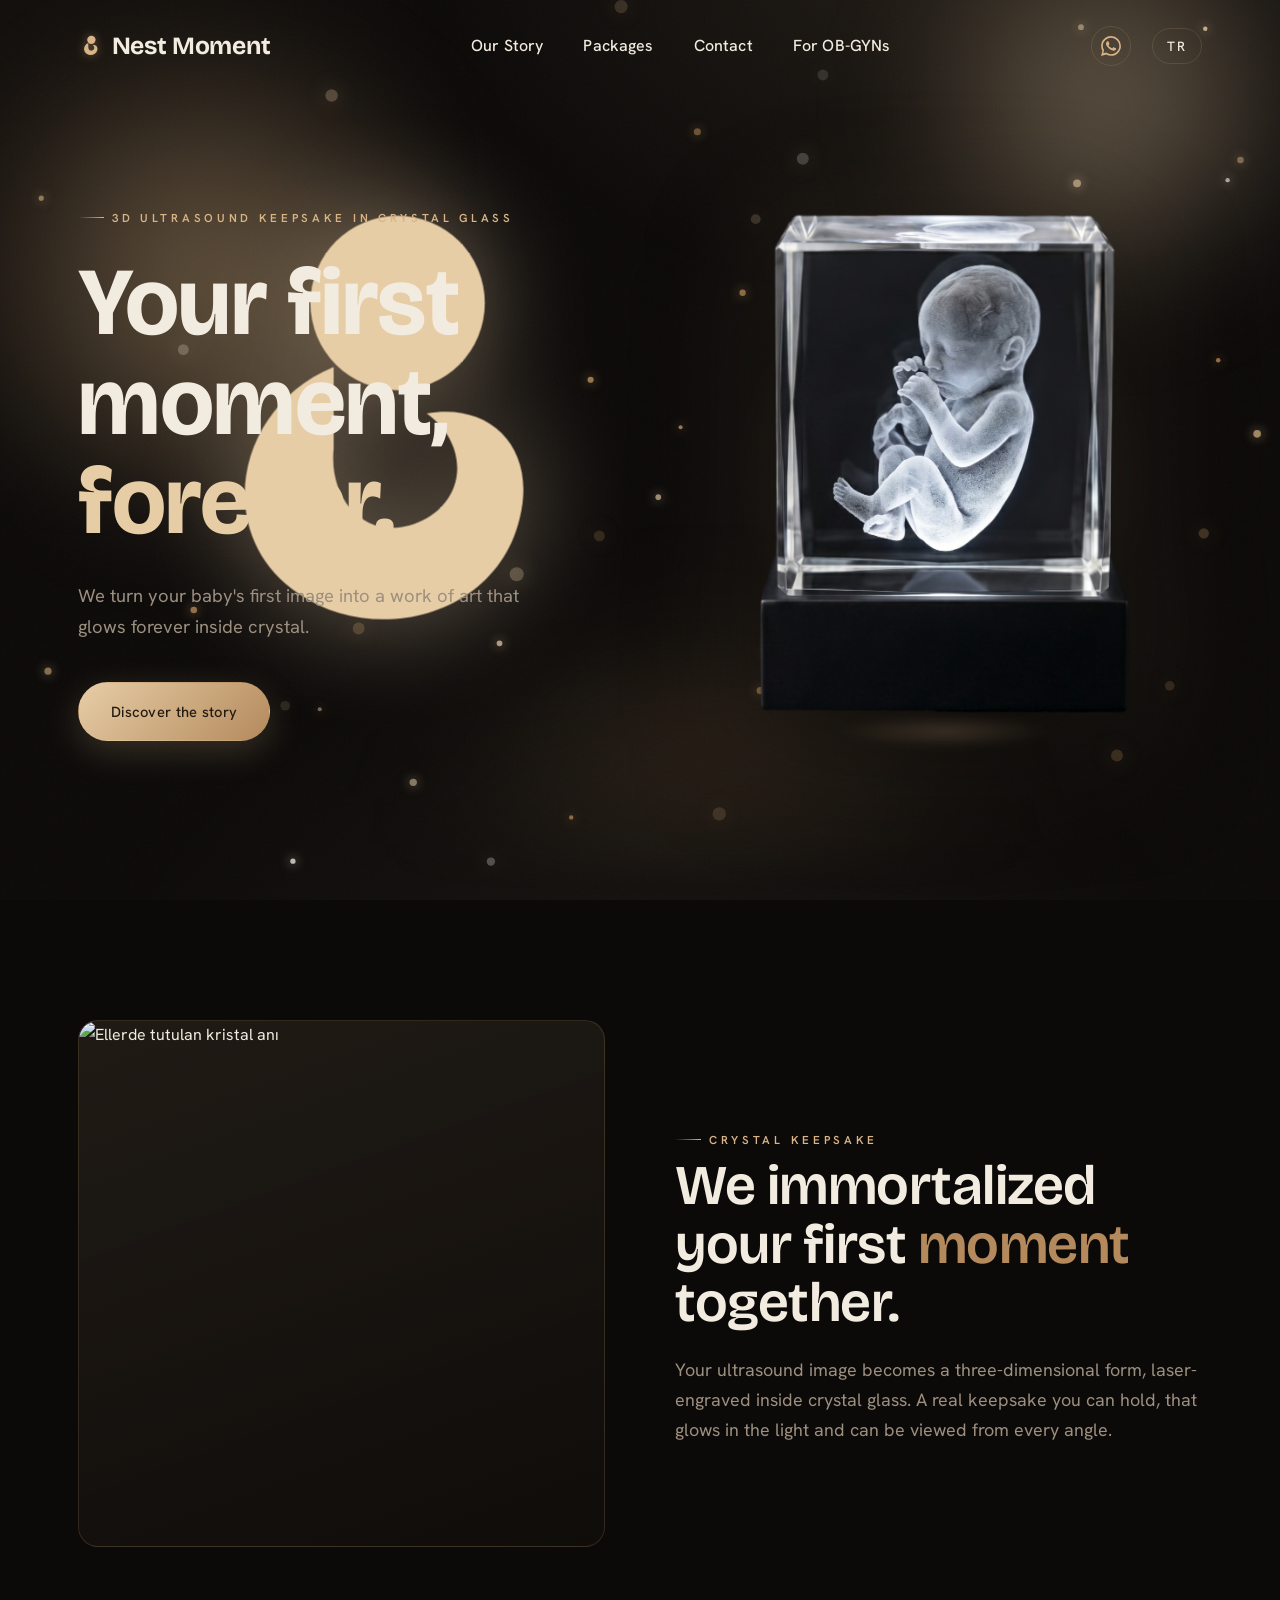
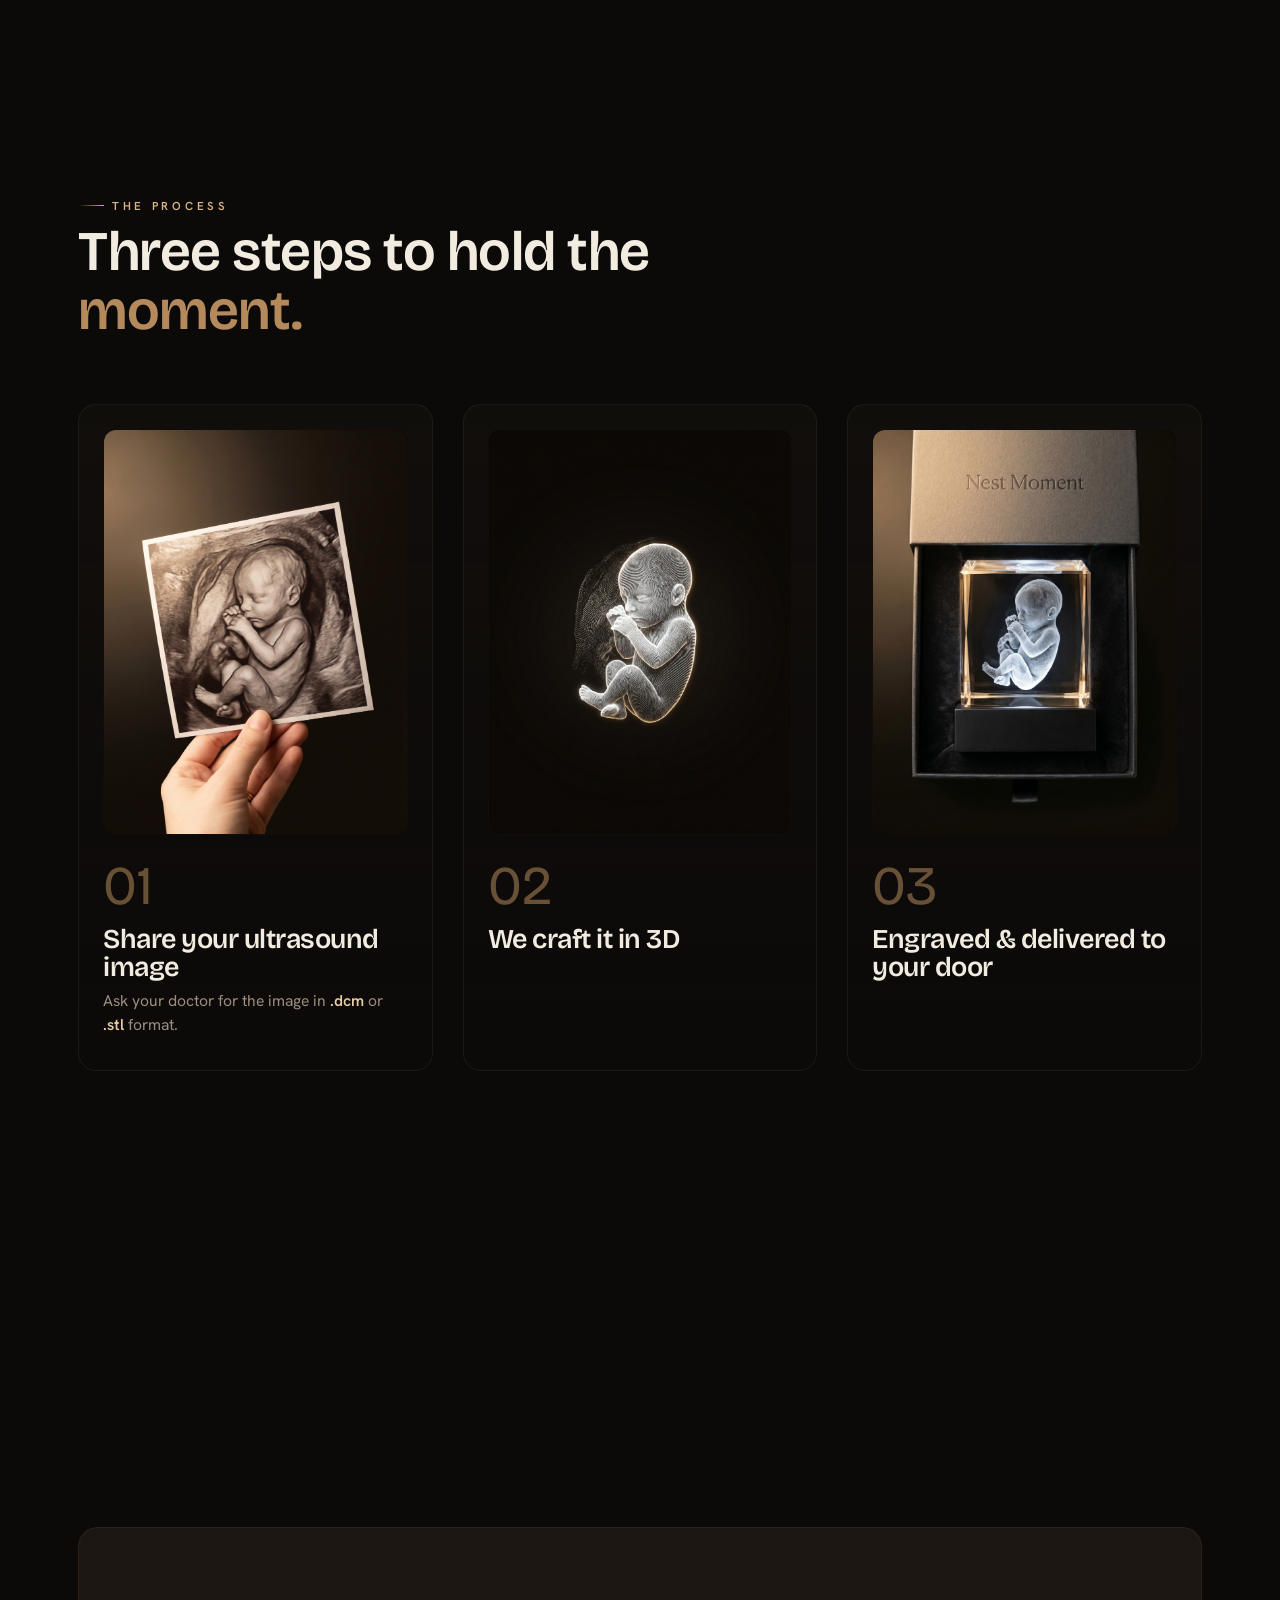
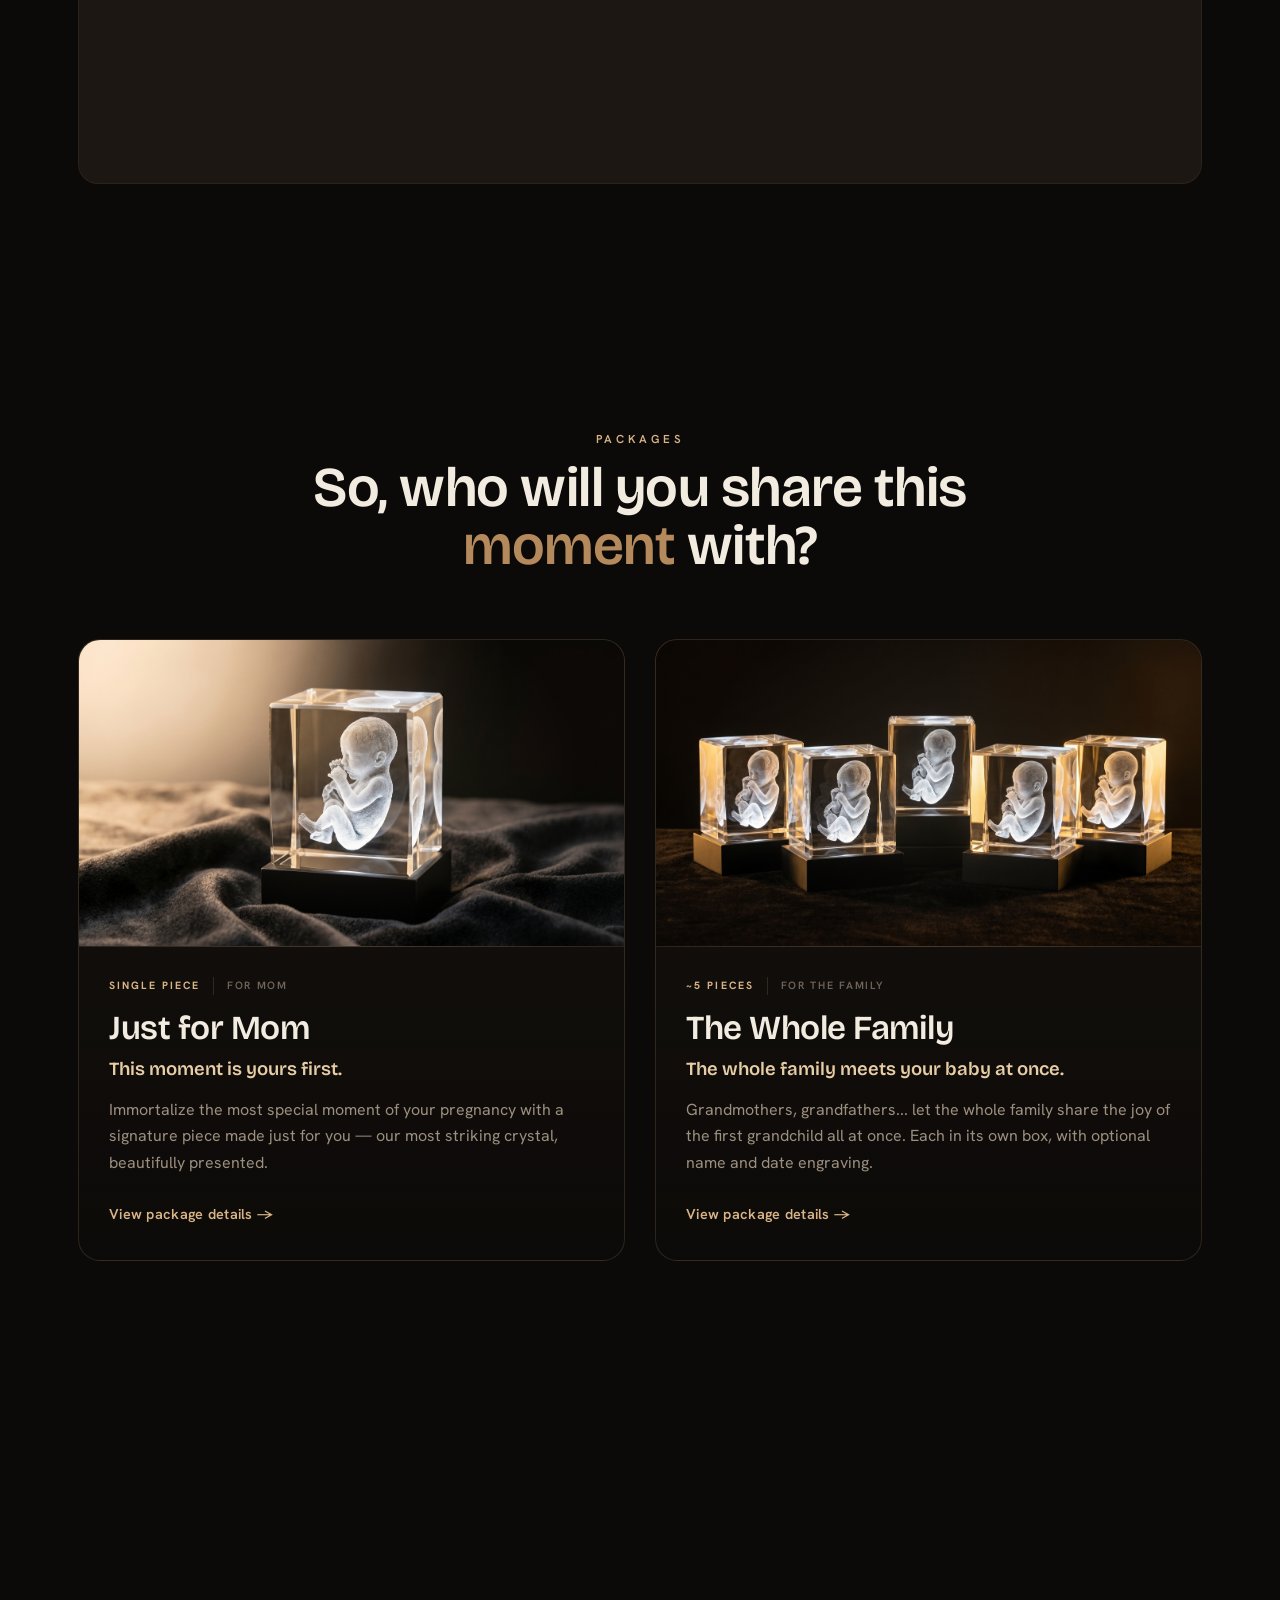
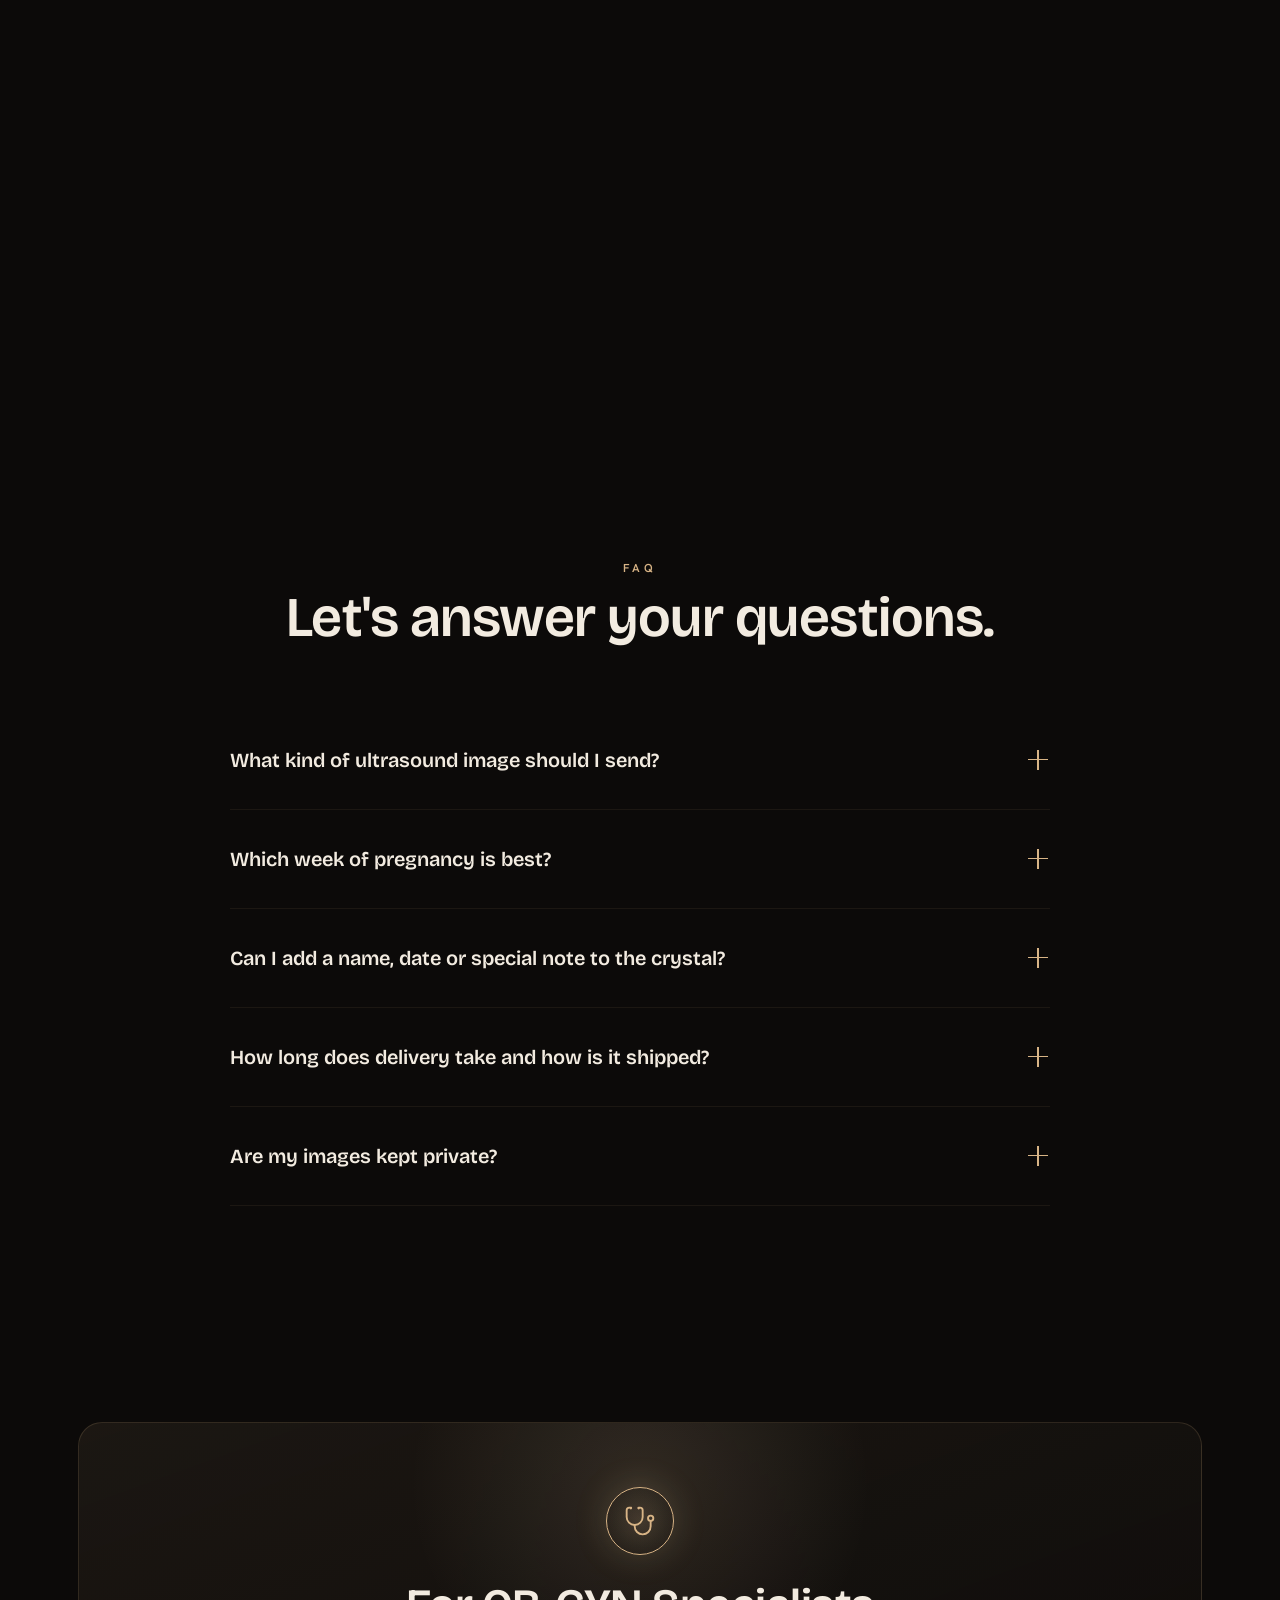
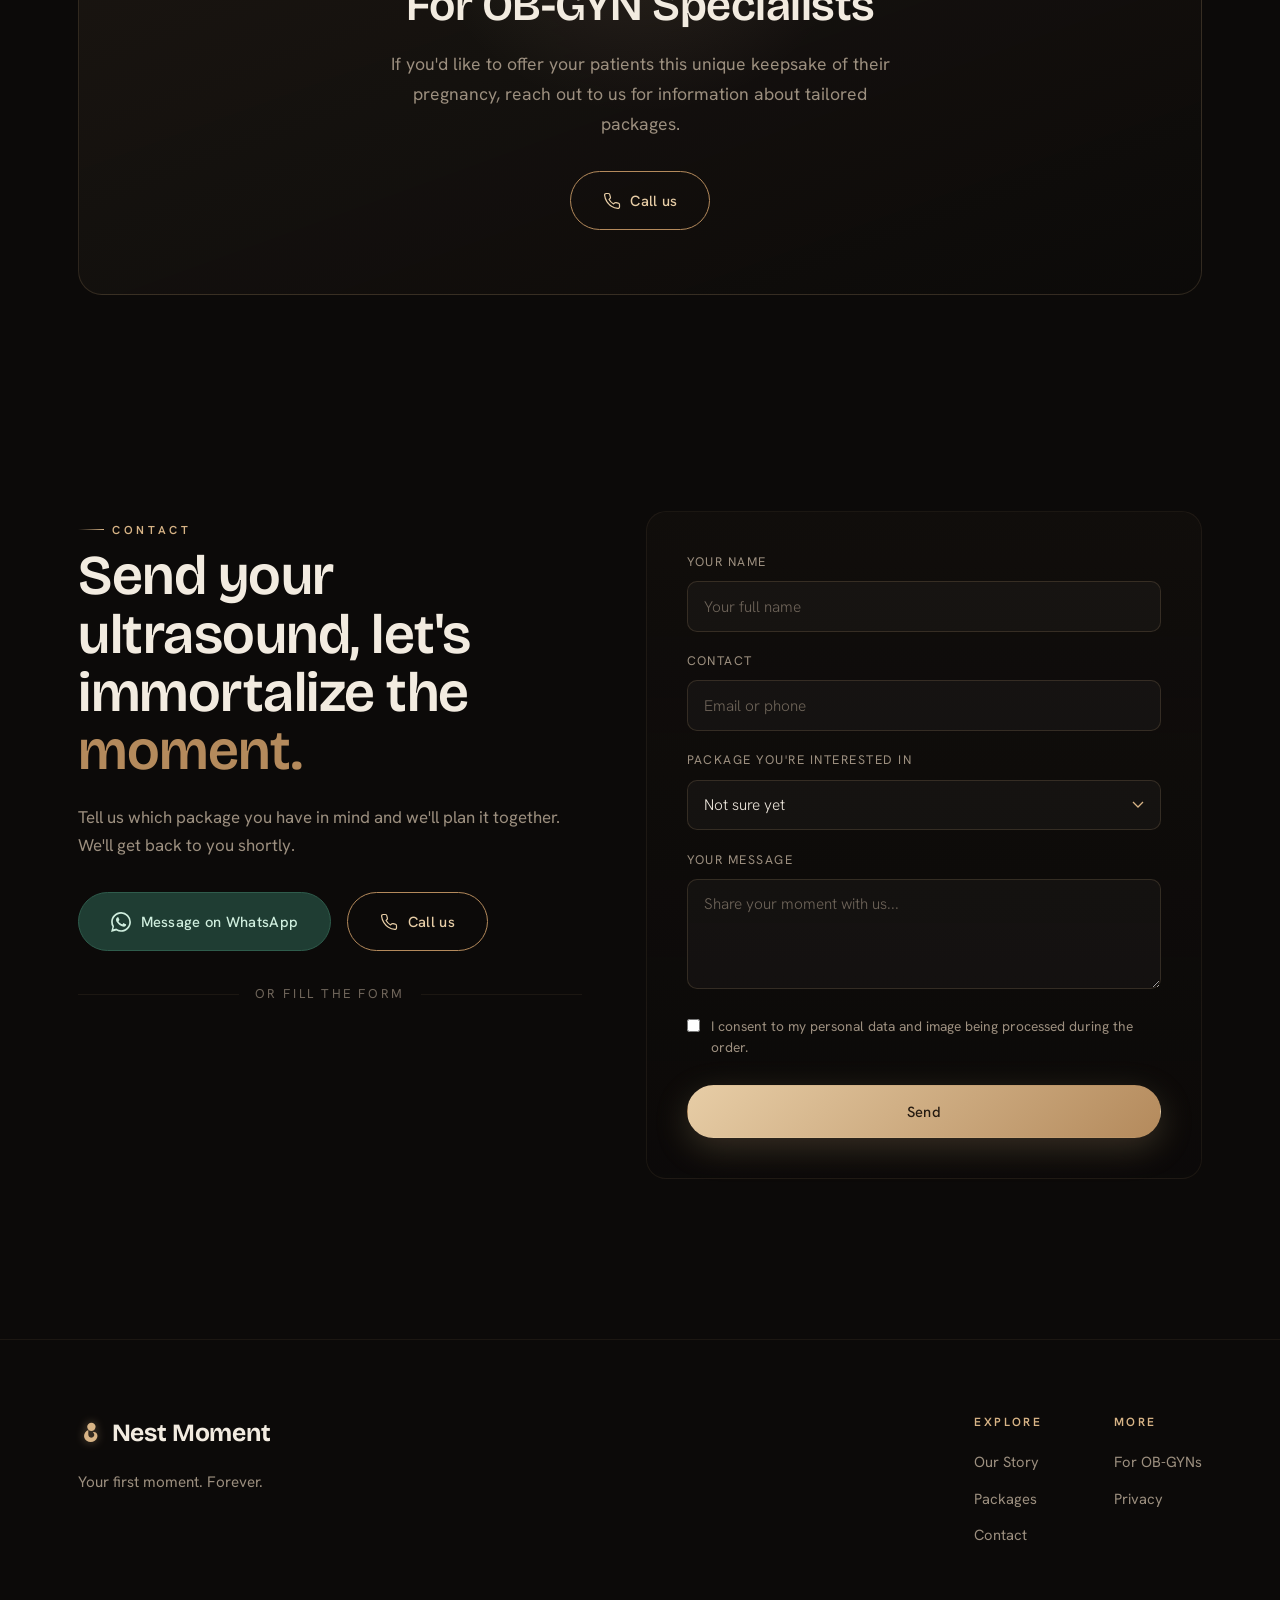
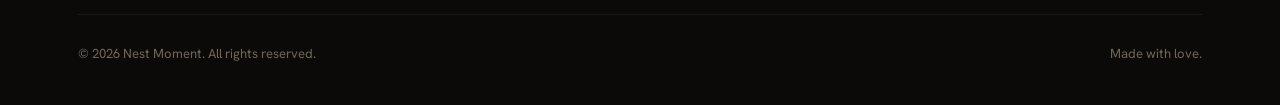
==== commit b07b75c0: "Persist language choice, default EN, refine copy and 'an' highlight - Remember selected language in " ====
--- a/index.html
+++ b/index.html
@@ -1,5 +1,5 @@
 <!DOCTYPE html>
-<html lang="tr">
+<html lang="en">
 <head>
 <meta charset="UTF-8" />
 <meta name="viewport" content="width=device-width, initial-scale=1.0" />
@@ -62,6 +62,7 @@
   }
   .eyebrow::before{content:"";width:26px;height:1px;background:linear-gradient(90deg,transparent,var(--gold))}
   .section-title{font-size:clamp(2.1rem,5vw,3.5rem);color:var(--cream);margin:.5rem 0 0}
+  .section-title .an{color:var(--gold-deep)}
   .lead{color:var(--muted);font-size:1.06rem;max-width:54ch}
 
   /* Header */
@@ -196,6 +197,8 @@
   .step .num{font-family:var(--display);font-size:3.4rem;color:var(--gold-deep);line-height:1;opacity:.55}
   .step h3{font-size:1.7rem;color:var(--cream);margin:.7rem 0 .6rem}
   .step p{color:var(--muted);font-size:.98rem}
+  .step-note{color:var(--muted-2);font-size:.82rem;line-height:1.55;margin-top:-.1rem}
+  .step-note b{color:var(--gold-soft);font-weight:600;font-variant-numeric:tabular-nums}
   .step .line{position:absolute;top:60px;right:-15px;width:30px;height:1px;background:var(--line);display:none}
 
   /* WHY - features */
@@ -394,7 +397,7 @@
       <a href="https://wa.me/905317941915" target="_blank" rel="noopener" class="nav-wa" aria-label="WhatsApp'tan yaz">
         <svg viewBox="0 0 24 24" fill="currentColor" width="20" height="20" aria-hidden="true"><path d="M.057 24l1.687-6.163a11.867 11.867 0 01-1.587-5.945C.16 5.335 5.495 0 12.05 0a11.817 11.817 0 018.413 3.488 11.824 11.824 0 013.48 8.414c-.003 6.557-5.338 11.892-11.893 11.892a11.9 11.9 0 01-5.688-1.448L.057 24zm6.597-3.807c1.676.995 3.276 1.591 5.392 1.592 5.448 0 9.886-4.434 9.889-9.885.002-5.462-4.415-9.89-9.881-9.892-5.452 0-9.887 4.434-9.889 9.884a9.86 9.86 0 001.51 5.26l-.999 3.648 3.978-1.039zm11.387-5.464c-.074-.124-.272-.198-.57-.347-.297-.149-1.758-.868-2.031-.967-.272-.099-.47-.149-.669.149-.198.297-.768.967-.941 1.165-.173.198-.347.223-.644.074-.297-.149-1.255-.462-2.39-1.475-.883-.788-1.48-1.761-1.653-2.059-.173-.297-.018-.458.13-.606.134-.133.297-.347.446-.521.151-.172.2-.296.3-.495.099-.198.05-.372-.025-.521-.075-.148-.669-1.611-.916-2.206-.242-.579-.487-.501-.669-.51l-.57-.01c-.198 0-.52.074-.792.372s-1.04 1.016-1.04 2.479 1.065 2.876 1.213 3.074c.149.198 2.095 3.2 5.076 4.487.709.306 1.263.489 1.694.626.712.226 1.36.194 1.872.118.571-.085 1.758-.719 2.006-1.413.248-.695.248-1.29.173-1.414z"/></svg>
       </a>
-      <button class="lang" id="langBtn">EN</button>
+      <button class="lang" id="langBtn">TR</button>
       <button class="burger" id="burger" aria-label="Menu"><span></span><span></span><span></span></button>
     </div>
   </div>
@@ -437,8 +440,8 @@
     </div>
     <div class="what-body reveal">
       <span class="eyebrow" data-i18n="what.eyebrow">Kristal Anı</span>
-      <h2 class="section-title" data-i18n="what.title">Onunla ilk tanışmanı, ölümsüzleştirdik.</h2>
-      <p data-i18n="what.body">Ultrason görüntün, üç boyutlu bir esere dönüşüp kristal camın içine lazerle kazınır. Elinde tutabileceğin, ışıkta parlayan, her açıdan bakılabilen gerçek bir anı.</p>
+      <h2 class="section-title" data-i18n-html="what.title">Onunla ilk tanışm<span class="an">anı</span>, ölümsüzleştirdik.</h2>
+      <p data-i18n="what.body">Ultrason görüntün, üç boyutlu olarak kristal camın içine lazerle kazınır. Elinde tutabileceğin, ışıkta parlayan, her açıdan bakılabilen gerçek bir anı.</p>
     </div>
   </div>
 </section>
@@ -448,23 +451,24 @@
   <div class="wrap">
     <div class="sec-head reveal">
       <span class="eyebrow" data-i18n="how.eyebrow">Süreç</span>
-      <h2 class="section-title" data-i18n="how.title">Üç adımda, o an elinde.</h2>
+      <h2 class="section-title" data-i18n-html="how.title">Üç adımda, o <span class="an">an</span> elinde.</h2>
     </div>
     <div class="steps">
       <div class="step reveal">
         <div class="step-img"><img src="images/step-1.jpeg" alt="Ultrason görüntüsü paylaşımı"></div>
         <div class="num">01</div>
-        <h3 data-i18n="how.s1t">Ultrason görüntünü paylaş</h3>
+        <h3 data-i18n="how.s1t">Ultrason görüntünü paylaş.</h3>
+        <p class="step-note" data-i18n-html="how.s1n">Hekiminizden <b>.dcm</b> ya da <b>.stl</b> formatında görüntünüzü talep etmelisiniz.</p>
       </div>
       <div class="step reveal">
         <div class="step-img"><img src="images/step-2.jpeg" alt="Görüntünün 3D'ye dönüştürülmesi"></div>
         <div class="num">02</div>
-        <h3 data-i18n="how.s2t">3D'ye dönüştürelim</h3>
+        <h3 data-i18n="how.s2t">3D bir model haline getirelim.</h3>
       </div>
       <div class="step reveal">
         <div class="step-img"><img src="images/step-3.jpeg" alt="Kutusunda kristal anı"></div>
         <div class="num">03</div>
-        <h3 data-i18n="how.s3t">Kristale kazıyıp, adresine ulaştıralım</h3>
+        <h3 data-i18n="how.s3t">Kristalin içine kazıyıp, adresine ulaştıralım.</h3>
       </div>
     </div>
   </div>
@@ -475,7 +479,7 @@
   <div class="wrap">
     <div class="sec-head reveal">
       <span class="eyebrow" data-i18n="why.eyebrow">Değer</span>
-      <h2 class="section-title" data-i18n="why.title">Fotoğraf solar. Bu an kalır.</h2>
+      <h2 class="section-title" data-i18n-html="why.title">Fotoğraf solar. Bu <span class="an">an</span> kalır.</h2>
     </div>
     <div class="features">
       <div class="feature reveal">
@@ -502,7 +506,7 @@
   <div class="wrap">
     <div class="sec-head center reveal">
       <span class="eyebrow" data-i18n="pack.eyebrow">Paketler</span>
-      <h2 class="section-title" data-i18n="pack.title">Peki sen bu anı kiminle paylaşacaksın?</h2>
+      <h2 class="section-title" data-i18n-html="pack.title">Peki sen bu <span class="an">anı</span> kiminle paylaşacaksın?</h2>
     </div>
     <div class="packages">
       <a href="#contact" class="pack reveal">
@@ -627,7 +631,7 @@
   <div class="wrap contact-grid">
     <div class="contact-left reveal">
       <span class="eyebrow" data-i18n="contact.eyebrow">İletişim</span>
-      <h2 class="section-title" data-i18n="contact.title">Ultrason görüntünü gönder, o anı ölümsüzleştirelim.</h2>
+      <h2 class="section-title" data-i18n-html="contact.title">Ultrason görüntünü gönder, o <span class="an">anı</span> ölümsüzleştirelim.</h2>
       <p class="lead" data-i18n="contact.text">Hangi paketi düşündüğünü yaz, birlikte planlayalım. Sana en kısa sürede dönüş yapıyoruz.</p>
       <div class="contact-btns">
         <a href="https://wa.me/905317941915" target="_blank" rel="noopener" class="btn wa">
@@ -707,17 +711,17 @@
     "hero.eyebrow":"Kristal cam içinde 3D ultrason anısı","hero.title":"O ilk an,<br><em>sonsuza dek.</em>",
     "hero.sub":"Bebeğinin ilk görüntüsünü, kristalin içinde sonsuza dek parlayan bir esere dönüştürüyoruz.",
     "hero.cta":"İletişime geç","hero.scroll":"Hikayeyi keşfet","hero.caption":"el yapımı kristal anı",
-    "what.eyebrow":"Kristal Anı","what.title":"Onunla ilk tanışmanı, ölümsüzleştirdik.",
-    "what.body":"Ultrason görüntün, üç boyutlu bir esere dönüşüp kristal camın içine lazerle kazınır. Elinde tutabileceğin, ışıkta parlayan, her açıdan bakılabilen gerçek bir anı.",
-    "how.eyebrow":"Süreç","how.title":"Üç adımda, o an elinde.",
-    "how.s1t":"Ultrason görüntünü paylaş","how.s1d":"Görüntünü bize ilet, gerisini biz düşünelim.",
-    "how.s2t":"3D'ye dönüştürelim","how.s2d":"Görüntünü uzman dokunuşuyla üç boyutlu hâle getiriyoruz.",
-    "how.s3t":"Kristale kazıyıp, adresine ulaştıralım","how.s3d":"Lazerle kristal cama işliyor, özenle paketleyip sana gönderiyoruz.",
-    "why.eyebrow":"Değer","why.title":"Fotoğraf solar. Bu an kalır.",
+    "what.eyebrow":"Kristal Anı","what.title":"Onunla ilk tanışm<span class=\"an\">anı</span>, ölümsüzleştirdik.",
+    "what.body":"Ultrason görüntün, üç boyutlu olarak kristal camın içine lazerle kazınır. Elinde tutabileceğin, ışıkta parlayan, her açıdan bakılabilen gerçek bir anı.",
+    "how.eyebrow":"Süreç","how.title":"Üç adımda, o <span class=\"an\">an</span> elinde.",
+    "how.s1t":"Ultrason görüntünü paylaş.","how.s1n":"Hekiminizden <b>.dcm</b> ya da <b>.stl</b> formatında görüntünüzü talep etmelisiniz.","how.s1d":"Görüntünü bize ilet, gerisini biz düşünelim.",
+    "how.s2t":"3D bir model haline getirelim.","how.s2d":"Görüntünü uzman dokunuşuyla üç boyutlu hâle getiriyoruz.",
+    "how.s3t":"Kristalin içine kazıyıp, adresine ulaştıralım.","how.s3d":"Lazerle kristal cama işliyor, özenle paketleyip sana gönderiyoruz.",
+    "why.eyebrow":"Değer","why.title":"Fotoğraf solar. Bu <span class=\"an\">an</span> kalır.",
     "why.f1t":"Kalıcı","why.f1d":"Yıllar geçse de ilk günkü netlik.",
     "why.f2t":"Estetik","why.f2d":"Evinin en özel köşesinde gururla sergileyebileceğin bir tasarım.",
     "why.f3t":"El işçiliği","why.f3d":"Her parça özenle, tek tek hazırlanır.",
-    "pack.eyebrow":"Paketler","pack.title":"Peki sen bu anı kiminle paylaşacaksın?","pack.imgsoon":"Görsel yakında",
+    "pack.eyebrow":"Paketler","pack.title":"Peki sen bu <span class=\"an\">anı</span> kiminle paylaşacaksın?","pack.imgsoon":"Görsel yakında",
     "pack.c1c":"tek parça","pack.c1who":"Anne için","pack.c1n":"Anneye Özel","pack.c1d":"Bu an, önce senin.","pack.c1long":"Hamileliğinin o en özel anını, yalnızca senin için hazırladığımız imza parçasıyla ölümsüzleştir. En gösterişli kristal, özenli sunumuyla.",
     "pack.c2c":"~5 parça","pack.c2who":"Aile için","pack.c2n":"Büyük Aile","pack.c2d":"Bütün aile bebeğinizle ilk kez tanışıyor.","pack.c2long":"Anneanne, babaanne, dedeler... İlk torun heyecanını tüm aileye aynı anda yaşatın. Her biri ayrı kutusunda, isteğe bağlı isim ve tarih kazımasıyla.",
     "pack.c3c":"mini · ~20–50","pack.c3who":"Misafirler için","pack.c3n":"Sürpriz Parti","pack.c3d":"Herkes o anın bir parçasıyla evine dönsün.","pack.c3long":"Cinsiyet partisi ya da baby shower'da dağıtmak için zarif mini kristaller. Kutlamanın anısı, her davetlinin elinde kalsın.",
@@ -742,7 +746,7 @@
     "docform.city":"Şehir","docform.cityPh":"Şehir","docform.contact":"İletişim","docform.contactPh":"Telefon veya e-posta",
     "docform.message":"Mesajınız (opsiyonel)","docform.messagePh":"Eklemek istedikleriniz...","docform.kvkk":"Kişisel verilerimin işlenmesini kabul ediyorum.",
     "docform.submit":"Gönder","docform.success":"Teşekkürler! En kısa sürede sizinle iletişime geçeceğiz. 🤍",
-    "contact.eyebrow":"İletişim","contact.title":"Ultrason görüntünü gönder, o anı ölümsüzleştirelim.",
+    "contact.eyebrow":"İletişim","contact.title":"Ultrason görüntünü gönder, o <span class=\"an\">anı</span> ölümsüzleştirelim.",
     "contact.text":"Hangi paketi düşündüğünü yaz, birlikte planlayalım. Sana en kısa sürede dönüş yapıyoruz.",
     "contact.wa":"WhatsApp'tan yaz","contact.call":"Bizi Arayın","contact.or":"veya formu doldur",
     "form.name":"Adın","form.namePh":"Adın soyadın","form.contact":"İletişim","form.contactPh":"E-posta veya telefon",
@@ -757,17 +761,17 @@
     "hero.eyebrow":"3D ultrasound keepsake in crystal glass","hero.title":"Your first moment,<br><em>forever.</em>",
     "hero.sub":"We turn your baby's first image into a work of art that glows forever inside crystal.",
     "hero.cta":"Get in touch","hero.scroll":"Discover the story","hero.caption":"handcrafted crystal keepsake",
-    "what.eyebrow":"Crystal Keepsake","what.title":"We immortalized your first meeting.",
+    "what.eyebrow":"Crystal Keepsake","what.title":"We immortalized your first <span class=\"an\">moment</span> together.",
     "what.body":"Your ultrasound image becomes a three-dimensional form, laser-engraved inside crystal glass. A real keepsake you can hold, that glows in the light and can be viewed from every angle.",
-    "how.eyebrow":"The Process","how.title":"Three steps to hold the moment.",
-    "how.s1t":"Share your ultrasound image","how.s1d":"Send us your image and leave the rest to us.",
+    "how.eyebrow":"The Process","how.title":"Three steps to hold the <span class=\"an\">moment.</span>",
+    "how.s1t":"Share your ultrasound image","how.s1n":"Ask your doctor for the image in <b>.dcm</b> or <b>.stl</b> format.","how.s1d":"Send us your image and leave the rest to us.",
     "how.s2t":"We craft it in 3D","how.s2d":"We turn your image into a three-dimensional form with an expert touch.",
     "how.s3t":"Engraved & delivered to your door","how.s3d":"We laser-engrave it into crystal, then carefully package and ship it to you.",
-    "why.eyebrow":"The Value","why.title":"Photos fade. This moment stays.",
+    "why.eyebrow":"The Value","why.title":"Photos fade. This <span class=\"an\">moment</span> stays.",
     "why.f1t":"Lasting","why.f1d":"The same clarity, year after year.",
     "why.f2t":"Aesthetic","why.f2d":"A design you'll proudly display in the finest corner of your home.",
     "why.f3t":"Handcrafted","why.f3d":"Each piece is crafted, one by one, with care.",
-    "pack.eyebrow":"Packages","pack.title":"So, who will you share this moment with?","pack.imgsoon":"Image coming soon",
+    "pack.eyebrow":"Packages","pack.title":"So, who will you share this <span class=\"an\">moment</span> with?","pack.imgsoon":"Image coming soon",
     "pack.c1c":"single piece","pack.c1who":"For Mom","pack.c1n":"Just for Mom","pack.c1d":"This moment is yours first.","pack.c1long":"Immortalize the most special moment of your pregnancy with a signature piece made just for you — our most striking crystal, beautifully presented.",
     "pack.c2c":"~5 pieces","pack.c2who":"For the family","pack.c2n":"The Whole Family","pack.c2d":"The whole family meets your baby at once.","pack.c2long":"Grandmothers, grandfathers... let the whole family share the joy of the first grandchild all at once. Each in its own box, with optional name and date engraving.",
     "pack.c3c":"mini · ~20–50","pack.c3who":"For guests","pack.c3n":"The Party","pack.c3d":"Every guest goes home with a piece of the moment.","pack.c3long":"Elegant mini crystals to hand out at your gender reveal or baby shower. Let everyone keep a piece of the celebration.",
@@ -792,7 +796,7 @@
     "docform.city":"City","docform.cityPh":"City","docform.contact":"Contact","docform.contactPh":"Phone or email",
     "docform.message":"Your message (optional)","docform.messagePh":"Anything you'd like to add...","docform.kvkk":"I consent to the processing of my personal data.",
     "docform.submit":"Send","docform.success":"Thank you! We'll get in touch with you shortly. 🤍",
-    "contact.eyebrow":"Contact","contact.title":"Send your ultrasound, let's immortalize the moment.",
+    "contact.eyebrow":"Contact","contact.title":"Send your ultrasound, let's immortalize the <span class=\"an\">moment.</span>",
     "contact.text":"Tell us which package you have in mind and we'll plan it together. We'll get back to you shortly.",
     "contact.wa":"Message on WhatsApp","contact.call":"Call us","contact.or":"or fill the form",
     "form.name":"Your name","form.namePh":"Your full name","form.contact":"Contact","form.contactPh":"Email or phone",
@@ -804,7 +808,7 @@
   }
 };
 
-let lang = "tr";
+let lang = "en";
 function applyLang(l){
   lang = l;
   document.documentElement.lang = l;
@@ -821,9 +825,12 @@
     if(i18n[l][k]!==undefined) el.setAttribute("placeholder", i18n[l][k]);
   });
   document.getElementById("langBtn").textContent = l==="tr" ? "EN" : "TR";
+  try{ localStorage.setItem("nm_lang", l); }catch(e){}
 }
 document.getElementById("langBtn").addEventListener("click",()=>applyLang(lang==="tr"?"en":"tr"));
-applyLang("tr");
+let savedLang;
+try{ savedLang = localStorage.getItem("nm_lang"); }catch(e){}
+applyLang(savedLang==="tr"||savedLang==="en" ? savedLang : "en");
 
 // header scroll
 const header = document.getElementById("header");
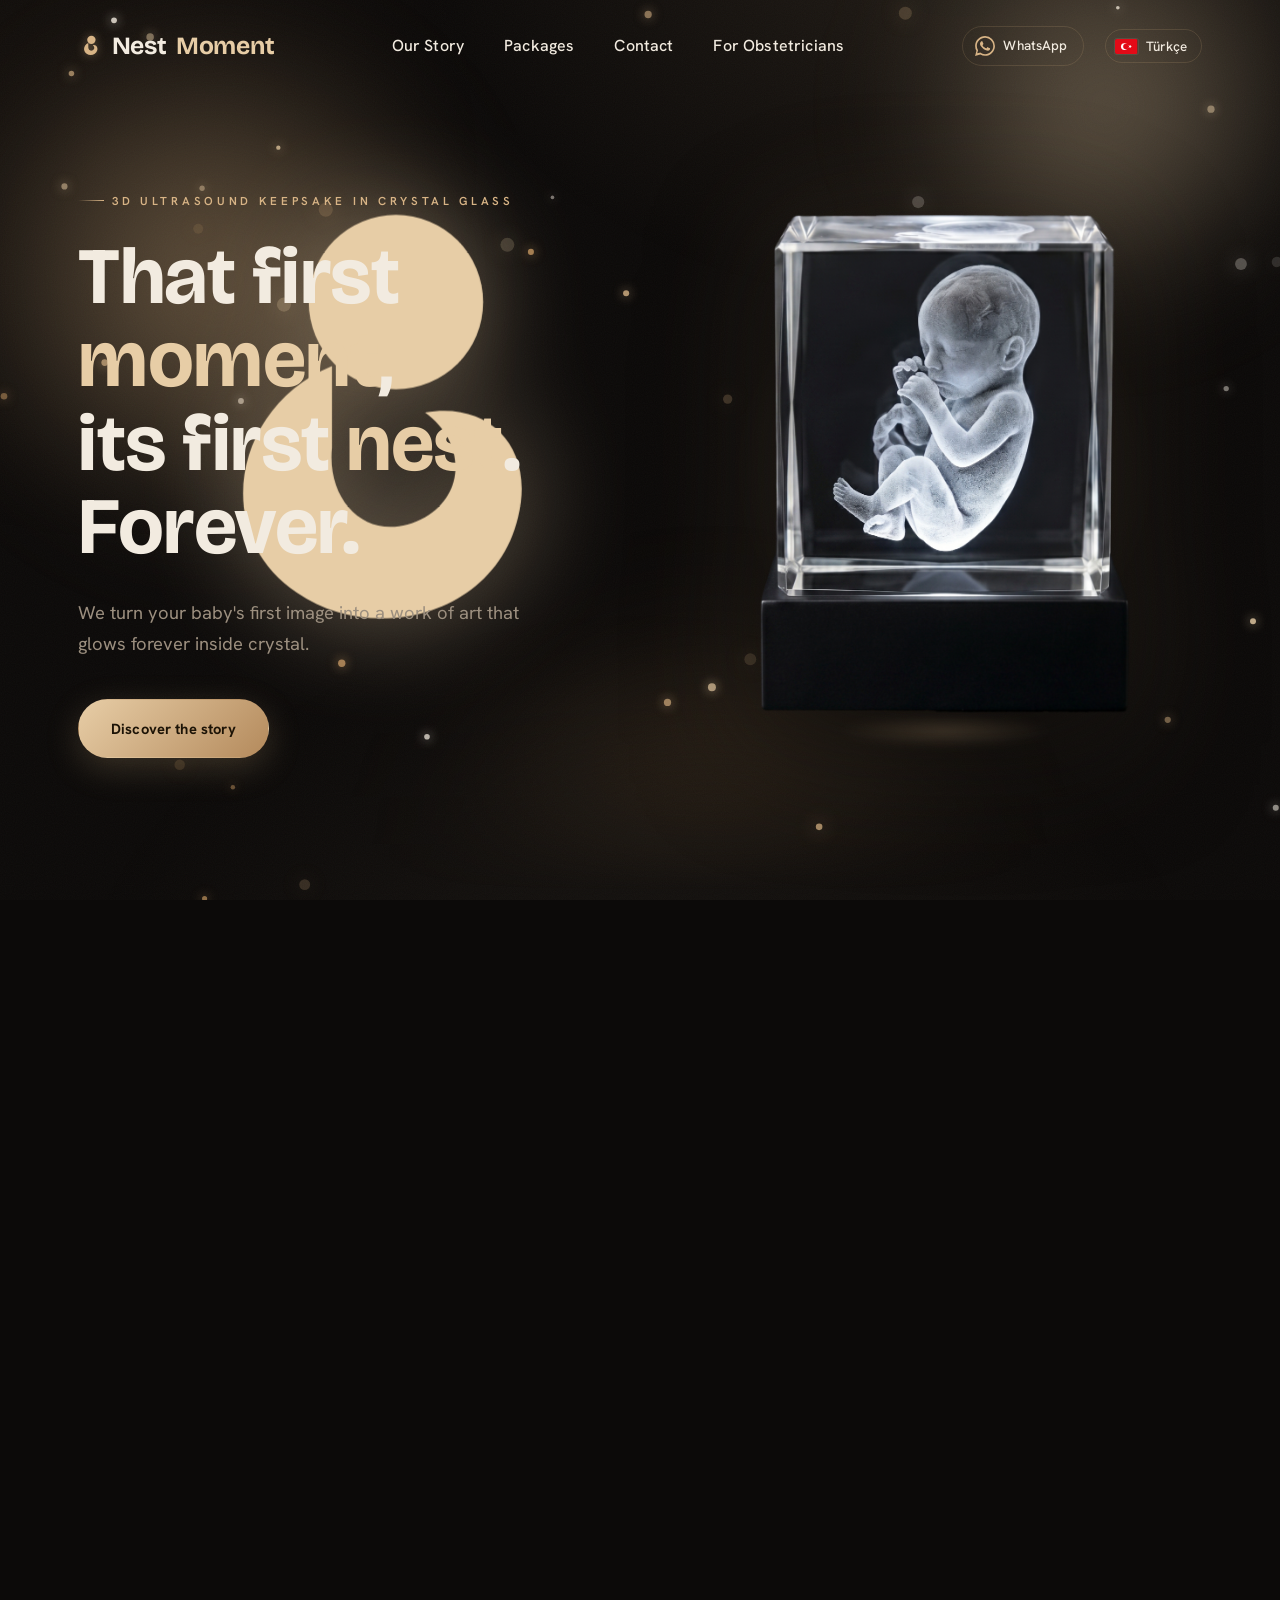
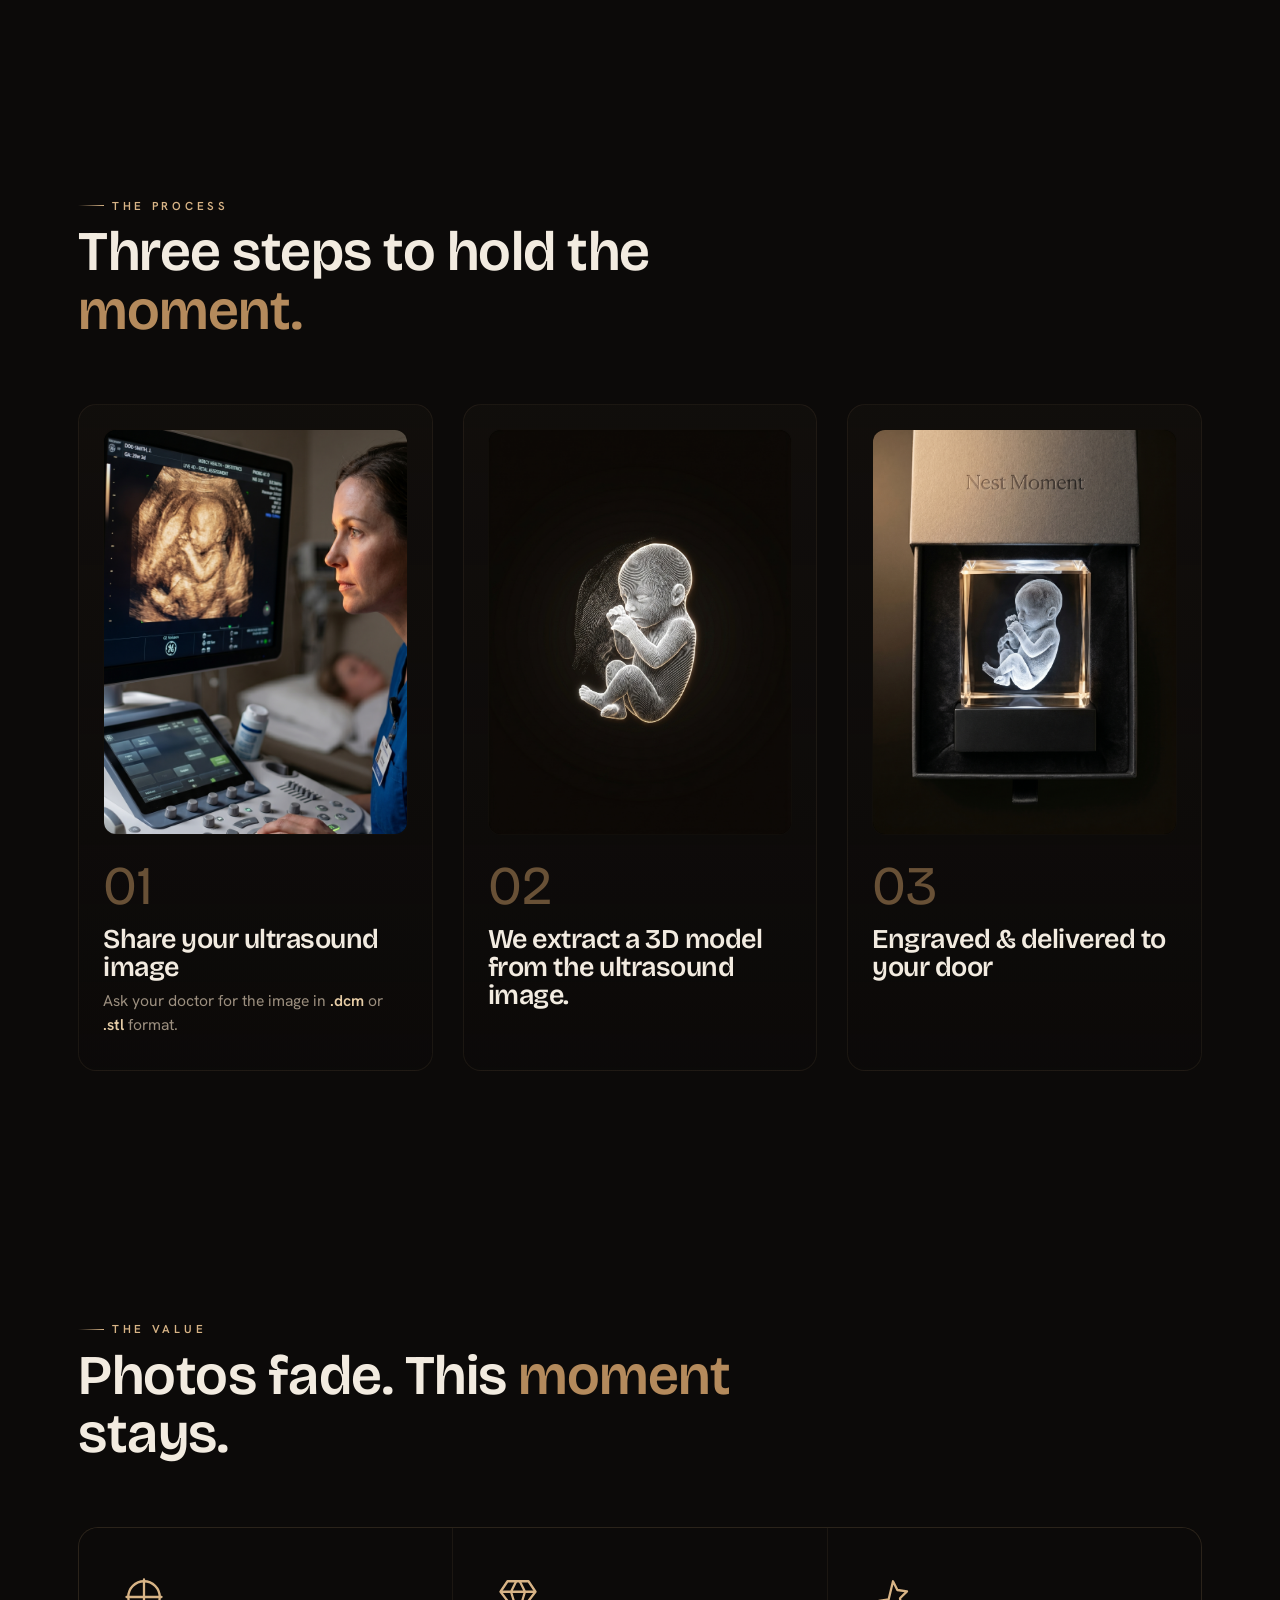
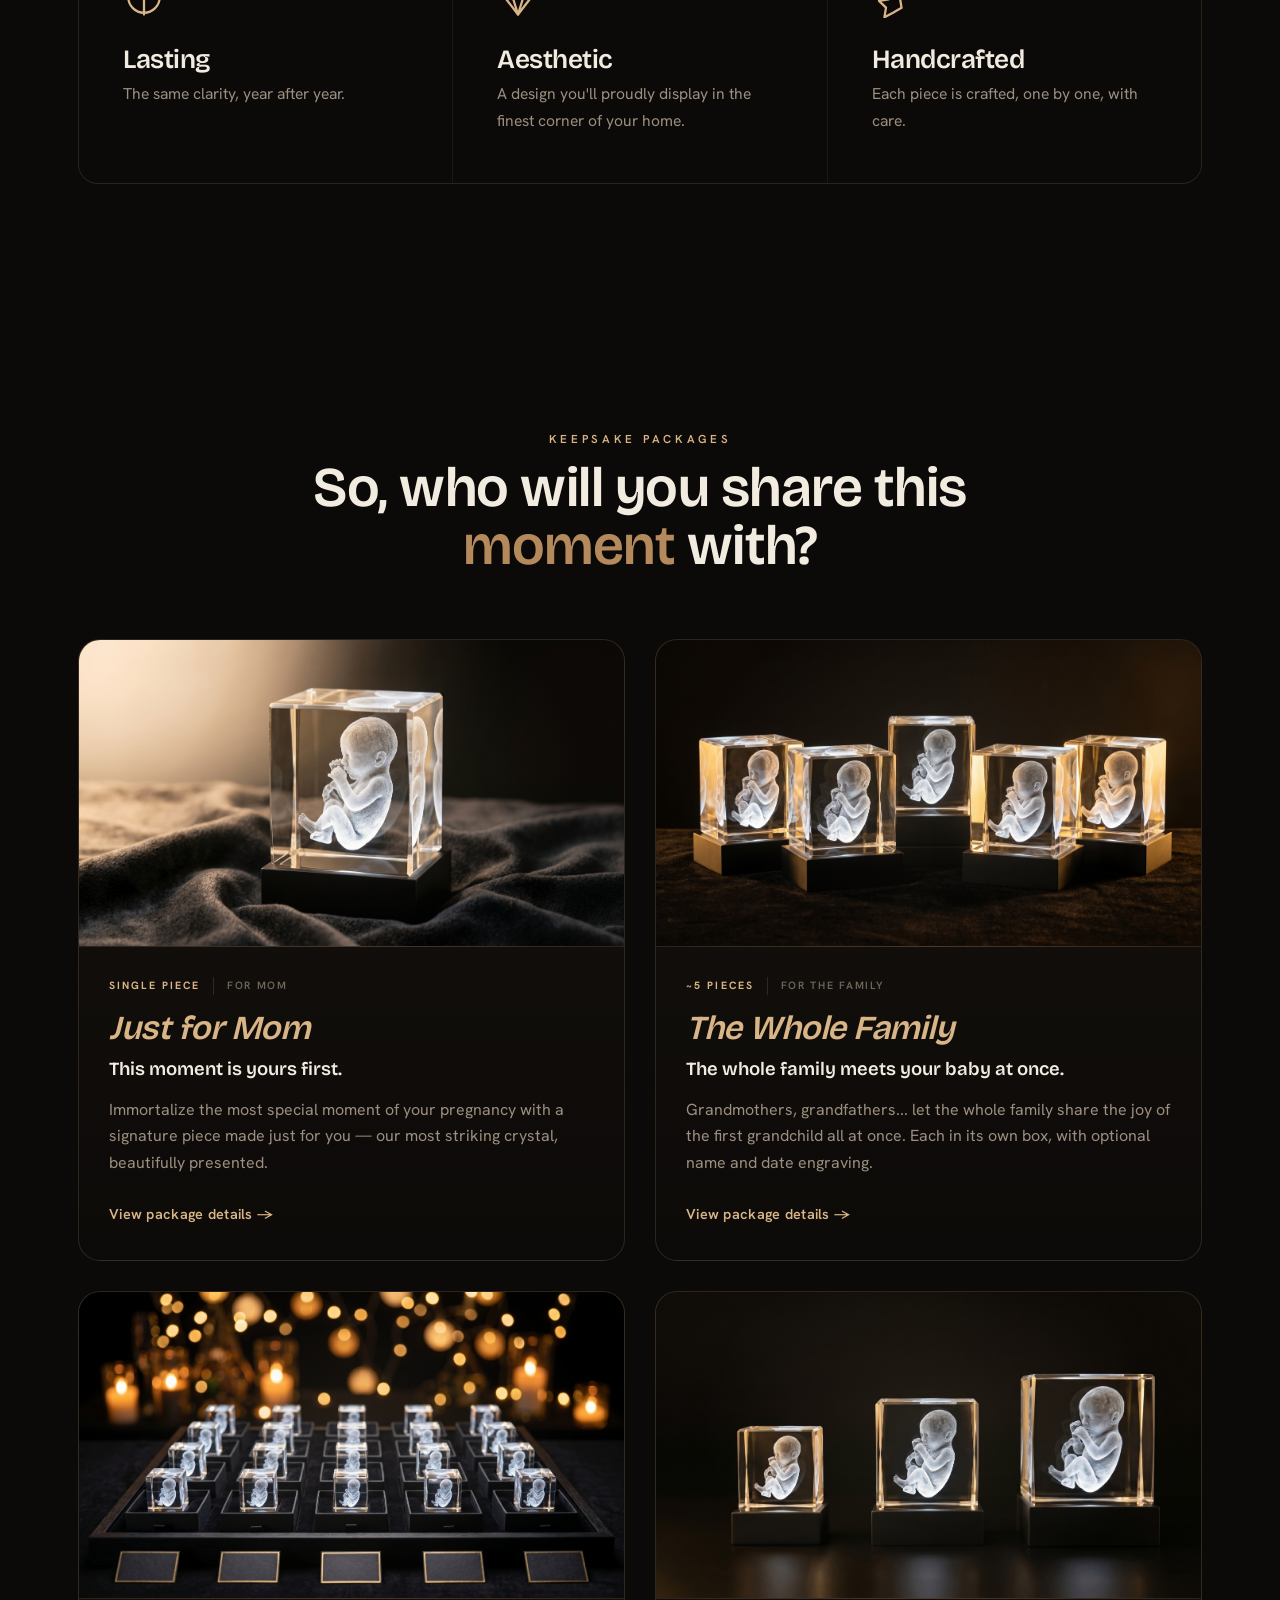
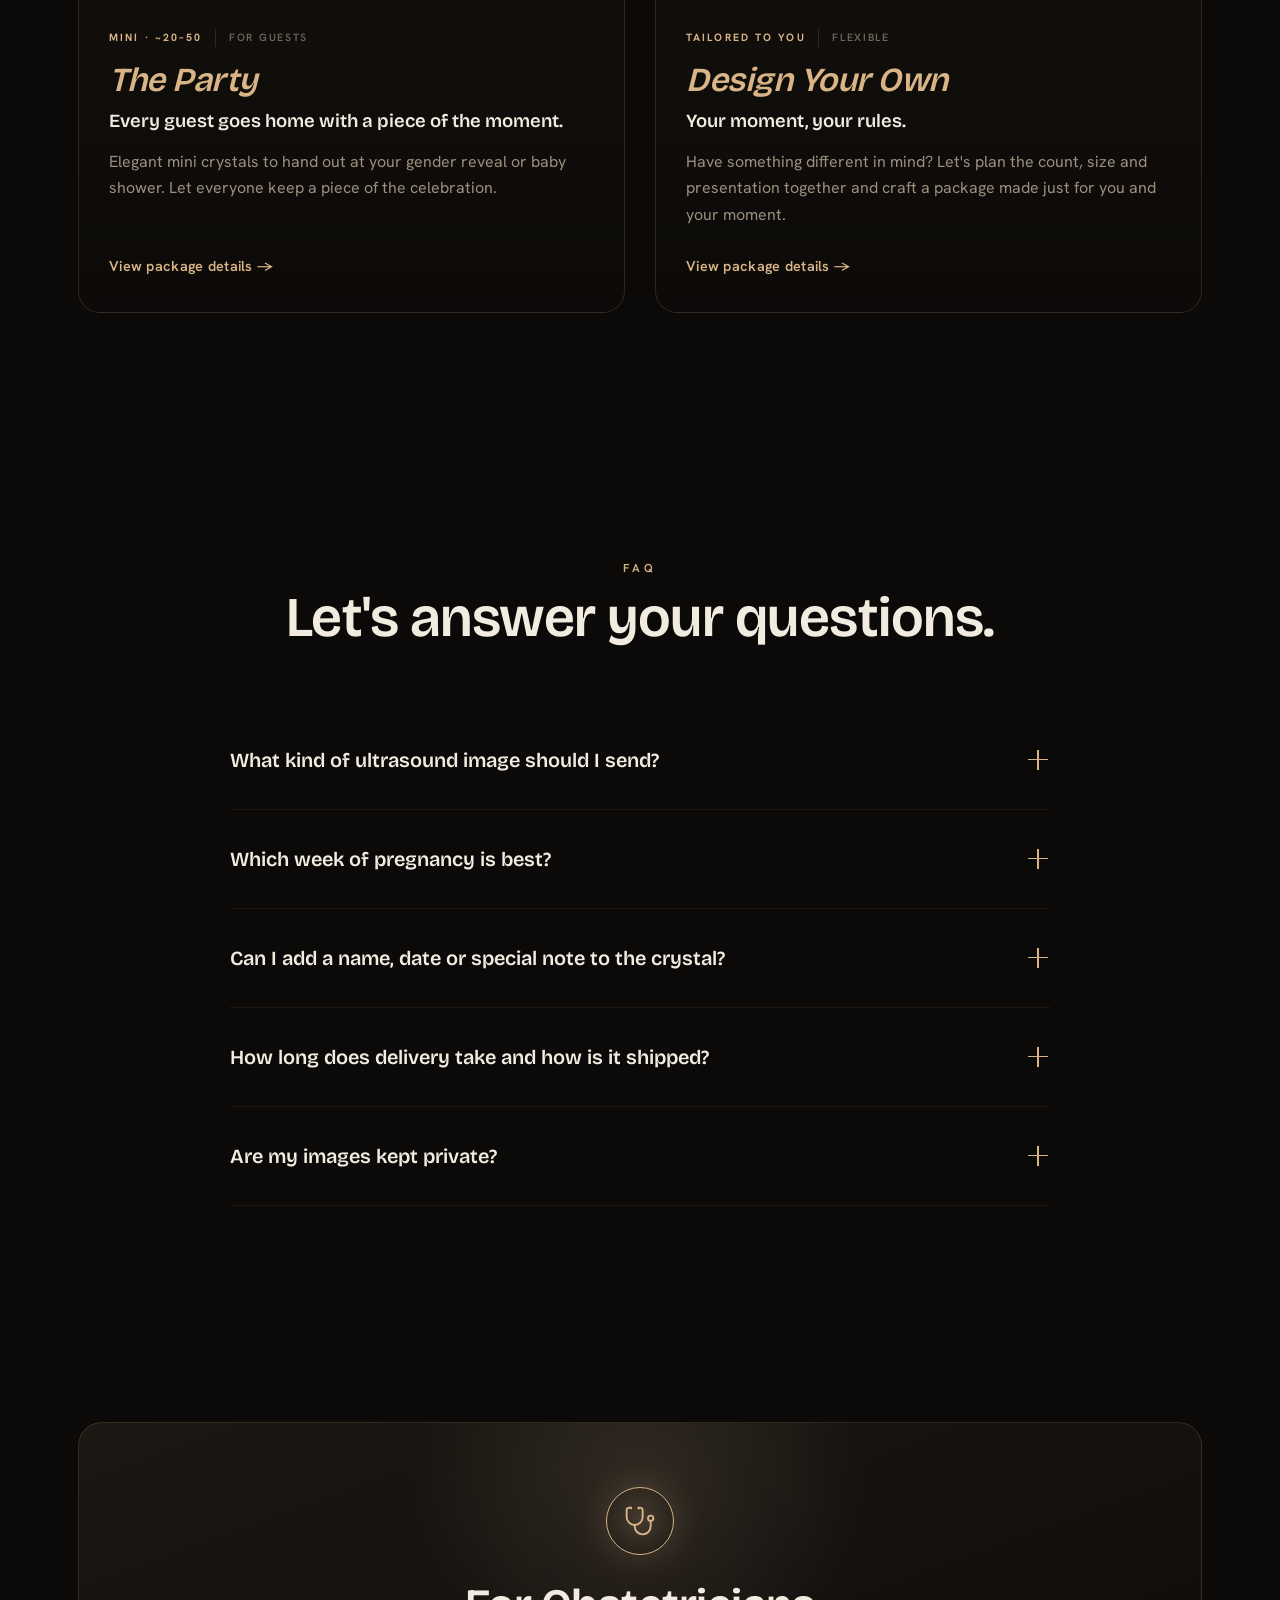
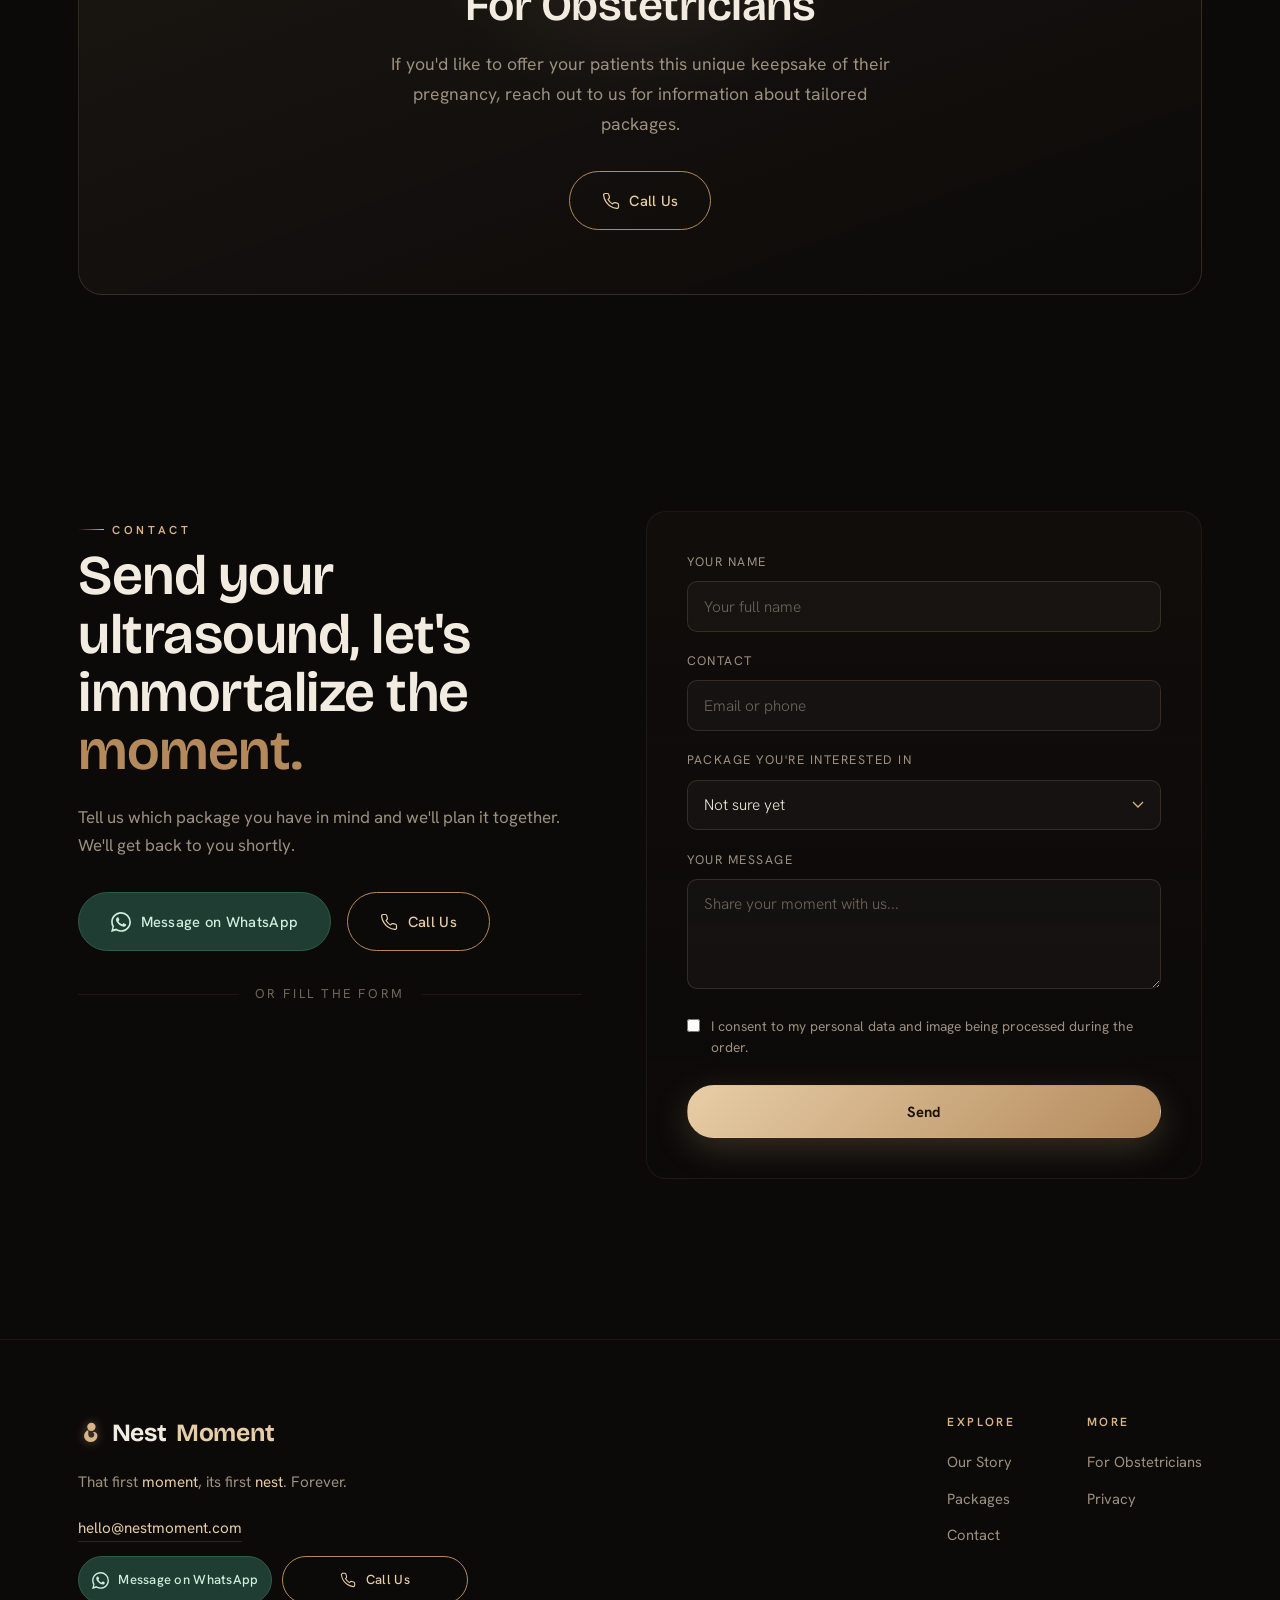
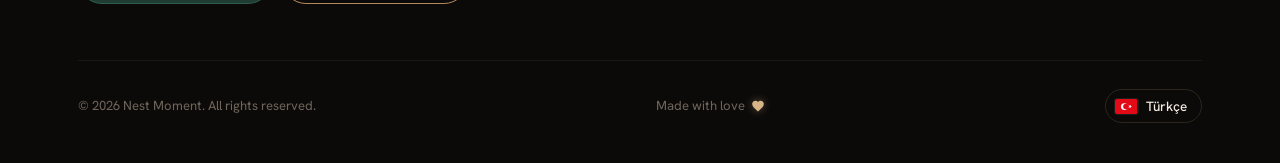
==== commit df1fbdbe: "Add bilingual package detail pages + major site polish - 4 package detail pages (paketler/) sharing " ====
--- a/index.html
+++ b/index.html
@@ -79,18 +79,21 @@
   .brand{font-family:var(--display);font-weight:700;font-size:1.55rem;letter-spacing:-.3px;color:var(--cream);text-decoration:none;display:flex;align-items:center;gap:.6rem;white-space:nowrap}
   .brand .dot{width:7px;height:7px;border-radius:50%;background:var(--gold);box-shadow:0 0 12px var(--gold)}
   .brand-emblem{width:24px;height:26px;flex:none;fill:var(--gold);filter:drop-shadow(0 0 5px rgba(216,180,134,.45))}
+  .brand-m{color:var(--gold-soft)}
   .nav-links{display:flex;align-items:center;gap:2.5rem;list-style:none}
   .nav-links a{color:var(--cream);text-decoration:none;font-size:1rem;font-weight:500;letter-spacing:.01em;transition:color .3s;position:relative}
   .nav-links a:hover{color:var(--gold-soft)}
   .nav-links a::after{content:"";position:absolute;left:0;bottom:-6px;width:0;height:1px;background:var(--gold);transition:width .3s}
   .nav-links a:hover::after{width:100%}
   .nav-right{display:flex;align-items:center;gap:1.3rem}
-  .lang{background:none;border:1px solid var(--line);color:var(--cream);font-family:var(--body);font-weight:500;
-    font-size:.84rem;letter-spacing:.12em;padding:.55rem .9rem;border-radius:40px;cursor:pointer;transition:.3s}
+  .lang{display:inline-flex;align-items:center;gap:.5rem;background:none;border:1px solid var(--line);color:var(--cream);font-family:var(--body);font-weight:500;
+    font-size:.84rem;letter-spacing:.01em;padding:.45rem .85rem .45rem .55rem;border-radius:40px;cursor:pointer;transition:.3s;white-space:nowrap}
   .lang:hover{border-color:var(--gold);color:var(--gold)}
-  .nav-wa{display:inline-flex;align-items:center;justify-content:center;width:40px;height:40px;border-radius:50%;
-    border:1px solid var(--line);color:var(--gold);transition:.3s}
-  .nav-wa:hover{border-color:var(--gold);background:rgba(216,180,134,.10);transform:translateY(-1px)}
+  .lang svg{height:15px;width:auto;border-radius:2px;display:block;flex-shrink:0;box-shadow:0 0 0 1px rgba(255,255,255,.08)}
+  .nav-wa{display:inline-flex;align-items:center;gap:.5rem;height:40px;padding:0 1rem 0 .8rem;border-radius:40px;
+    border:1px solid var(--line);color:var(--cream);text-decoration:none;font-family:var(--body);font-weight:500;font-size:.84rem;letter-spacing:.01em;transition:.3s}
+  .nav-wa svg{color:var(--gold);flex-shrink:0}
+  .nav-wa:hover{border-color:var(--gold);background:rgba(216,180,134,.10);color:var(--gold);transform:translateY(-1px)}
   .burger{display:none;background:none;border:none;cursor:pointer;width:30px;height:22px;position:relative}
   .burger span{position:absolute;left:0;width:100%;height:1.5px;background:var(--cream);transition:.3s}
   .burger span:nth-child(1){top:0}.burger span:nth-child(2){top:10px}.burger span:nth-child(3){top:20px}
@@ -101,7 +104,7 @@
     font-family:var(--body);font-weight:500;font-size:.92rem;letter-spacing:.02em;
     padding:1rem 2rem;border-radius:50px;transition:.35s ease;border:1px solid transparent;background:none;
   }
-  .btn-gold{background:linear-gradient(135deg,var(--gold-soft),var(--gold-deep));color:#241a10;box-shadow:0 10px 34px rgba(216,180,134,.22)}
+  .btn-gold{background:linear-gradient(135deg,var(--gold-soft),var(--gold-deep));color:#1c1306;font-weight:700;letter-spacing:.01em;box-shadow:0 10px 34px rgba(216,180,134,.22)}
   .btn-gold:hover{transform:translateY(-2px);box-shadow:0 16px 44px rgba(216,180,134,.34)}
   .btn-ghost{border-color:var(--line);color:var(--cream)}
   .btn-ghost:hover{border-color:var(--gold);color:var(--gold)}
@@ -129,7 +132,8 @@
   @media (prefers-reduced-motion: reduce){.hero-embryo svg{animation:none}}
   .hero-grid{display:grid;grid-template-columns:1.05fr .95fr;gap:40px;align-items:center;width:100%}
   .hero-eyebrow{margin-bottom:1.6rem}
-  .hero h1{font-size:clamp(3rem,8vw,6rem);color:var(--cream);font-weight:700}
+  .hero h1{font-size:clamp(2.8rem,6.4vw,5rem);color:var(--cream);font-weight:700}
+  .hero h1 .nw{white-space:nowrap}
   .hero h1 em{font-style:normal;font-weight:700;color:var(--gold-soft)}
   .hero-sub{margin:1.8rem 0 2.4rem;color:var(--muted);font-size:1.15rem;max-width:46ch}
   .hero-cta{display:flex;gap:1rem;flex-wrap:wrap;align-items:center}
@@ -169,6 +173,7 @@
 
   /* Generic section spacing */
   .sec{padding:120px 0}
+  section[id],[id].doctors{scroll-margin-top:100px}
   .sec-head{max-width:720px;margin-bottom:64px}
   .sec-head.center{margin-left:auto;margin-right:auto;text-align:center}
   .sec-head.center .eyebrow::before{display:none}
@@ -234,8 +239,8 @@
   .pack-meta{display:flex;align-items:center;gap:.8rem;margin-bottom:1rem}
   .pack .count{font-size:.66rem;letter-spacing:.2em;text-transform:uppercase;color:var(--gold);font-weight:700}
   .pack .who{font-size:.66rem;letter-spacing:.16em;text-transform:uppercase;color:var(--muted-2);font-weight:600;padding-left:.8rem;border-left:1px solid var(--line)}
-  .pack h3{font-size:2.1rem;color:var(--cream);margin:0 0 .7rem;line-height:1.04}
-  .pack .tagline{color:var(--gold-soft);font-family:var(--display);font-weight:600;font-size:1.16rem;margin-bottom:1rem;line-height:1.3}
+  .pack h3{font-size:2.1rem;font-style:italic;color:var(--gold);margin:0 0 .7rem;line-height:1.04}
+  .pack .tagline{color:var(--cream);font-family:var(--display);font-weight:600;font-size:1.16rem;margin-bottom:1rem;line-height:1.3}
   .pack .desc{color:var(--muted);font-size:1rem;line-height:1.65;margin-bottom:1.6rem}
   .pack .more{margin-top:auto;color:var(--gold);font-size:.9rem;font-weight:600;letter-spacing:.02em;display:inline-flex;align-items:center;gap:.5rem;transition:gap .35s}
   .pack:hover .more{gap:.95rem}
@@ -321,12 +326,21 @@
   footer{border-top:1px solid var(--line-soft);padding:72px 0 40px;margin-top:40px;position:relative;z-index:2}
   .foot-grid{display:flex;justify-content:space-between;gap:40px;flex-wrap:wrap;align-items:flex-start}
   .foot-brand .brand{margin-bottom:1rem}
-  .foot-brand p{color:var(--muted);max-width:30ch;font-size:.95rem}
+  .foot-brand p{color:var(--muted);max-width:34ch;font-size:.95rem}
+  .foot-brand p em{font-style:normal;color:var(--gold-soft)}
+  .foot-brand p .nw{white-space:nowrap}
   .foot-cols{display:flex;gap:72px;flex-wrap:wrap}
   .foot-col h4{font-size:.74rem;letter-spacing:.2em;text-transform:uppercase;color:var(--gold);margin-bottom:1.1rem;font-weight:600;font-family:var(--body)}
   .foot-col a{display:block;color:var(--muted);text-decoration:none;font-size:.92rem;margin-bottom:.7rem;transition:.3s}
   .foot-col a:hover{color:var(--cream)}
-  .foot-bottom{display:flex;justify-content:space-between;gap:20px;flex-wrap:wrap;margin-top:56px;padding-top:28px;border-top:1px solid var(--line-soft);color:var(--muted-2);font-size:.82rem}
+  .foot-bottom{display:flex;justify-content:space-between;align-items:center;gap:20px;flex-wrap:wrap;margin-top:56px;padding-top:28px;border-top:1px solid var(--line-soft);color:var(--muted-2);font-size:.82rem}
+  .foot-contact{margin-top:20px;display:flex;flex-direction:column;gap:14px;align-items:flex-start}
+  .foot-mail{color:var(--gold-soft);text-decoration:none;font-size:.95rem;border-bottom:1px solid var(--line);transition:.3s}
+  .foot-mail:hover{color:var(--gold)}
+  .foot-btns{display:grid;grid-template-columns:1fr 1fr;gap:10px;width:100%;max-width:390px}
+  .foot-btn{justify-content:center;white-space:nowrap;padding:.74rem .8rem;font-size:.82rem;border-radius:40px}
+  .foot-made{display:inline-flex;align-items:center;gap:.4rem}
+  .foot-heart{fill:var(--gold);flex:none;filter:drop-shadow(0 0 4px rgba(216,180,134,.4))}
 
   .reveal{opacity:0;transform:translateY(34px);transition:opacity .9s cubic-bezier(.2,.7,.2,1),transform .9s cubic-bezier(.2,.7,.2,1)}
   .reveal.visible{opacity:1;transform:none}
@@ -348,7 +362,8 @@
     .brand{font-size:1.2rem;gap:.45rem}
     .brand-emblem{width:20px;height:22px}
     .nav-right{gap:.7rem}
-    .nav-wa{width:36px;height:36px}
+    .nav-wa{width:36px;height:36px;padding:0;justify-content:center;gap:0}
+    .nav-wa span{display:none}
     .lang{font-size:.78rem;padding:.45rem .7rem}
     input,select,textarea{font-size:16px}
     .nav-links{position:fixed;inset:72px 0 auto 0;background:rgba(12,10,9,.97);backdrop-filter:blur(14px);
@@ -362,7 +377,7 @@
     .packages{grid-template-columns:1fr}
     .doctors-inner{padding:44px 26px}
     form{padding:28px}
-    .hero h1{font-size:clamp(2.6rem,13vw,4rem)}
+    .hero h1{font-size:clamp(2.2rem,10.5vw,3.6rem)}
   }
 </style>
 </head>
@@ -386,7 +401,7 @@
 
 <header id="header">
   <div class="wrap nav">
-    <a href="#" class="brand"><svg class="brand-emblem" viewBox="0 0 86 92" aria-hidden="true"><circle cx="48" cy="24" r="15"/><path d="M37 35 C20 42 16 64 31 74 C44 83 65 78 69 61 C72 49 64 41 53 43 C60 48 60 57 53 61 C44 66 36 59 37 49 Z"/></svg>Nest Moment</a>
+    <a href="#" class="brand"><svg class="brand-emblem" viewBox="0 0 86 92" aria-hidden="true"><circle cx="48" cy="24" r="15"/><path d="M37 35 C20 42 16 64 31 74 C44 83 65 78 69 61 C72 49 64 41 53 43 C60 48 60 57 53 61 C44 66 36 59 37 49 Z"/></svg>Nest <span class="brand-m">Moment</span></a>
     <ul class="nav-links" id="navLinks">
       <li><a href="#how" data-i18n="nav.how">Nasıl Çalışır</a></li>
       <li><a href="#packages" data-i18n="nav.packages">Paketler</a></li>
@@ -396,8 +411,9 @@
     <div class="nav-right">
       <a href="https://wa.me/905317941915" target="_blank" rel="noopener" class="nav-wa" aria-label="WhatsApp'tan yaz">
         <svg viewBox="0 0 24 24" fill="currentColor" width="20" height="20" aria-hidden="true"><path d="M.057 24l1.687-6.163a11.867 11.867 0 01-1.587-5.945C.16 5.335 5.495 0 12.05 0a11.817 11.817 0 018.413 3.488 11.824 11.824 0 013.48 8.414c-.003 6.557-5.338 11.892-11.893 11.892a11.9 11.9 0 01-5.688-1.448L.057 24zm6.597-3.807c1.676.995 3.276 1.591 5.392 1.592 5.448 0 9.886-4.434 9.889-9.885.002-5.462-4.415-9.89-9.881-9.892-5.452 0-9.887 4.434-9.889 9.884a9.86 9.86 0 001.51 5.26l-.999 3.648 3.978-1.039zm11.387-5.464c-.074-.124-.272-.198-.57-.347-.297-.149-1.758-.868-2.031-.967-.272-.099-.47-.149-.669.149-.198.297-.768.967-.941 1.165-.173.198-.347.223-.644.074-.297-.149-1.255-.462-2.39-1.475-.883-.788-1.48-1.761-1.653-2.059-.173-.297-.018-.458.13-.606.134-.133.297-.347.446-.521.151-.172.2-.296.3-.495.099-.198.05-.372-.025-.521-.075-.148-.669-1.611-.916-2.206-.242-.579-.487-.501-.669-.51l-.57-.01c-.198 0-.52.074-.792.372s-1.04 1.016-1.04 2.479 1.065 2.876 1.213 3.074c.149.198 2.095 3.2 5.076 4.487.709.306 1.263.489 1.694.626.712.226 1.36.194 1.872.118.571-.085 1.758-.719 2.006-1.413.248-.695.248-1.29.173-1.414z"/></svg>
+        <span>WhatsApp</span>
       </a>
-      <button class="lang" id="langBtn">TR</button>
+      <button class="lang" id="langBtn"><svg viewBox="0 0 60 40" aria-hidden="true"><clipPath id="fl-tr"><rect width="60" height="40" rx="3"/></clipPath><g clip-path="url(#fl-tr)"><rect width="60" height="40" fill="#E30A17"/><circle cx="25" cy="20" r="9" fill="#fff"/><circle cx="29" cy="20" r="7.2" fill="#E30A17"/><polygon fill="#fff" points="45.2,20 41.7,21.23 41.61,24.95 39.35,22 35.79,23.06 37.9,20 35.79,16.94 39.35,18 41.61,15.05 41.7,18.77"/></g></svg><span>Türkçe</span></button>
       <button class="burger" id="burger" aria-label="Menu"><span></span><span></span><span></span></button>
     </div>
   </div>
@@ -416,7 +432,7 @@
   <div class="wrap hero-grid">
     <div class="hero-fade">
       <span class="eyebrow hero-eyebrow" data-i18n="hero.eyebrow">Kristal cam içinde 3D ultrason anısı</span>
-      <h1 data-i18n-html="hero.title">O ilk an,<br><em>sonsuza dek.</em></h1>
+      <h1 data-i18n-html="hero.title"><span class="nw">İlk <em>yuva</em>sındaki,</span><br>o ilk <em>an</em>.<br>Sonsuza Dek.</h1>
       <p class="hero-sub" data-i18n="hero.sub">Bebeğinin ilk görüntüsünü, kristalin içinde sonsuza dek parlayan bir esere dönüştürüyoruz.</p>
       <div class="hero-cta">
         <a href="#what" class="btn btn-gold" data-i18n="hero.scroll">Hikayeyi keşfet</a>
@@ -463,7 +479,7 @@
       <div class="step reveal">
         <div class="step-img"><img src="images/step-2.jpeg" alt="Görüntünün 3D'ye dönüştürülmesi"></div>
         <div class="num">02</div>
-        <h3 data-i18n="how.s2t">3D bir model haline getirelim.</h3>
+        <h3 data-i18n="how.s2t">Ultrason görüntüsünden 3D Model çıkartalım.</h3>
       </div>
       <div class="step reveal">
         <div class="step-img"><img src="images/step-3.jpeg" alt="Kutusunda kristal anı"></div>
@@ -509,7 +525,7 @@
       <h2 class="section-title" data-i18n-html="pack.title">Peki sen bu <span class="an">anı</span> kiminle paylaşacaksın?</h2>
     </div>
     <div class="packages">
-      <a href="#contact" class="pack reveal">
+      <a href="paketler/anneye-ozel.html" class="pack reveal">
         <div class="pack-img">
           <img class="pack-photo" src="images/paket-1.jpeg" alt="Anneye Özel paketi">
         </div>
@@ -524,7 +540,7 @@
           <span class="more" data-i18n="pack.more">Paket detaylarını incele →</span>
         </div>
       </a>
-      <a href="#contact" class="pack reveal">
+      <a href="paketler/buyuk-aile.html" class="pack reveal">
         <div class="pack-img">
           <img class="pack-photo" src="images/paket2.jpeg" alt="Büyük Aile paketi">
         </div>
@@ -539,7 +555,7 @@
           <span class="more" data-i18n="pack.more">Paket detaylarını incele →</span>
         </div>
       </a>
-      <a href="#contact" class="pack reveal">
+      <a href="paketler/surpriz-parti.html" class="pack reveal">
         <div class="pack-img">
           <img class="pack-photo" src="images/paket3.jpeg" alt="Sürpriz Parti paketi">
         </div>
@@ -554,7 +570,7 @@
           <span class="more" data-i18n="pack.more">Paket detaylarını incele →</span>
         </div>
       </a>
-      <a href="#contact" class="pack reveal">
+      <a href="paketler/kendi-anini-tasarla.html" class="pack reveal">
         <div class="pack-img">
           <img class="pack-photo" src="images/paket-4.jpeg" alt="Kendi Anını Tasarla paketi">
         </div>
@@ -583,7 +599,7 @@
     <div class="faq reveal">
       <details>
         <summary><span data-i18n="faq.q1">Nasıl bir ultrason görüntüsü göndermeliyim?</span><span class="pm"></span></summary>
-        <div class="faq-a" data-i18n="faq.a1">Hem 2D hem 3D/4D ultrason görüntüleri kullanılabilir. En iyi sonuç, bebeğin yüz hatlarının ya da profilinin net göründüğü görüntülerden çıkar. Elindeki çıktının telefonla çekilmiş net bir fotoğrafını ya da dijital dosyasını gönderebilirsin. Hangisinin en uygun olduğundan emin değilsen birkaç tane gönder; senin için en iyisini birlikte seçelim.</div>
+        <div class="faq-a" data-i18n="faq.a1">3D formatta, ".dcm" ya da ".stl" uzantılı ultrason görüntüleri kullanılabilir. Hekiminizden bu formatlardaki çıktıları rica etmelisiniz. En iyi sonuç, bebeğin yüz hatlarının ya da profilinin net göründüğü görüntülerden çıkar. Hekiminiz en uygun görüntüyü seçecektir.</div>
       </details>
       <details>
         <summary><span data-i18n="faq.q2">Gebeliğin hangi haftası en uygun?</span><span class="pm"></span></summary>
@@ -680,8 +696,15 @@
   <div class="wrap">
     <div class="foot-grid">
       <div class="foot-brand">
-        <a href="#" class="brand"><svg class="brand-emblem" viewBox="0 0 86 92" aria-hidden="true"><circle cx="48" cy="24" r="15"/><path d="M37 35 C20 42 16 64 31 74 C44 83 65 78 69 61 C72 49 64 41 53 43 C60 48 60 57 53 61 C44 66 36 59 37 49 Z"/></svg>Nest Moment</a>
-        <p data-i18n="footer.tagline">O ilk an, sonsuza dek.</p>
+        <a href="#" class="brand"><svg class="brand-emblem" viewBox="0 0 86 92" aria-hidden="true"><circle cx="48" cy="24" r="15"/><path d="M37 35 C20 42 16 64 31 74 C44 83 65 78 69 61 C72 49 64 41 53 43 C60 48 60 57 53 61 C44 66 36 59 37 49 Z"/></svg>Nest <span class="brand-m">Moment</span></a>
+        <p data-i18n-html="footer.tagline"><span class="nw">İlk <em>yuva</em>sındaki,</span> o ilk <em>an</em>. Sonsuza Dek.</p>
+        <div class="foot-contact">
+          <a href="mailto:hello@nestmoment.com" class="foot-mail">hello@nestmoment.com</a>
+          <div class="foot-btns">
+            <a href="https://wa.me/905317941915" target="_blank" rel="noopener" class="btn wa foot-btn"><svg width="17" height="17" viewBox="0 0 24 24" fill="currentColor" aria-hidden="true"><path d="M.057 24l1.687-6.163a11.867 11.867 0 01-1.587-5.945C.16 5.335 5.495 0 12.05 0a11.817 11.817 0 018.413 3.488 11.824 11.824 0 013.48 8.414c-.003 6.557-5.338 11.892-11.893 11.892a11.9 11.9 0 01-5.688-1.448L.057 24zm6.597-3.807c1.676.995 3.276 1.591 5.392 1.592 5.448 0 9.886-4.434 9.889-9.885.002-5.462-4.415-9.89-9.881-9.892-5.452 0-9.887 4.434-9.889 9.884a9.86 9.86 0 001.51 5.26l-.999 3.648 3.978-1.039zm11.387-5.464c-.074-.124-.272-.198-.57-.347-.297-.149-1.758-.868-2.031-.967-.272-.099-.47-.149-.669.149-.198.297-.768.967-.941 1.165-.173.198-.347.223-.644.074-.297-.149-1.255-.462-2.39-1.475-.883-.788-1.48-1.761-1.653-2.059-.173-.297-.018-.458.13-.606.134-.133.297-.347.446-.521.151-.172.2-.296.3-.495.099-.198.05-.372-.025-.521-.075-.148-.669-1.611-.916-2.206-.242-.579-.487-.501-.669-.51l-.57-.01c-.198 0-.52.074-.792.372s-1.04 1.016-1.04 2.479 1.065 2.876 1.213 3.074c.149.198 2.095 3.2 5.076 4.487.709.306 1.263.489 1.694.626.712.226 1.36.194 1.872.118.571-.085 1.758-.719 2.006-1.413.248-.695.248-1.29.173-1.414z"/></svg><span data-i18n="contact.wa">WhatsApp'tan yaz</span></a>
+            <a href="tel:+905317941915" class="btn btn-call foot-btn"><svg width="16" height="16" viewBox="0 0 24 24" fill="none" stroke="currentColor" stroke-width="1.6" stroke-linecap="round" stroke-linejoin="round" aria-hidden="true"><path d="M22 16.92v3a2 2 0 0 1-2.18 2 19.8 19.8 0 0 1-8.63-3.07 19.5 19.5 0 0 1-6-6 19.8 19.8 0 0 1-3.07-8.67A2 2 0 0 1 4.11 2h3a2 2 0 0 1 2 1.72c.13.96.36 1.9.7 2.81a2 2 0 0 1-.45 2.11L8.09 9.91a16 16 0 0 0 6 6l1.27-1.27a2 2 0 0 1 2.11-.45c.91.34 1.85.57 2.81.7A2 2 0 0 1 22 16.92z"/></svg><span data-i18n="contact.call">Bizi Arayın</span></a>
+          </div>
+        </div>
       </div>
       <div class="foot-cols">
         <div class="foot-col">
@@ -699,7 +722,8 @@
     </div>
     <div class="foot-bottom">
       <span data-i18n="footer.rights">© 2026 Nest Moment. Tüm hakları saklıdır.</span>
-      <span data-i18n="footer.made">Sevgiyle hazırlandı.</span>
+      <span class="foot-made"><span data-i18n="footer.made">Sevgiyle hazırlandı</span><svg class="foot-heart" width="14" height="14" viewBox="0 0 24 24" fill="currentColor" aria-hidden="true"><path d="M12 21.35l-1.45-1.32C5.4 15.36 2 12.28 2 8.5 2 5.42 4.42 3 7.5 3c1.74 0 3.41.81 4.5 2.09C13.09 3.81 14.76 3 16.5 3 19.58 3 22 5.42 22 8.5c0 3.78-3.4 6.86-8.55 11.54L12 21.35z"/></svg></span>
+      <button class="lang" id="langBtnFoot" aria-label="Language"></button>
     </div>
   </div>
 </footer>
@@ -708,20 +732,20 @@
 const i18n = {
   tr:{
     "nav.how":"Hikayemiz","nav.packages":"Paketler","nav.contact":"İletişim","nav.doctors":"Kadın Doğum Uzmanları İçin",
-    "hero.eyebrow":"Kristal cam içinde 3D ultrason anısı","hero.title":"O ilk an,<br><em>sonsuza dek.</em>",
+    "hero.eyebrow":"Kristal cam içinde 3D ultrason anısı","hero.title":"<span class=\"nw\">İlk <em>yuva</em>sındaki,</span><br>o ilk <em>an</em>.<br>Sonsuza Dek.",
     "hero.sub":"Bebeğinin ilk görüntüsünü, kristalin içinde sonsuza dek parlayan bir esere dönüştürüyoruz.",
     "hero.cta":"İletişime geç","hero.scroll":"Hikayeyi keşfet","hero.caption":"el yapımı kristal anı",
     "what.eyebrow":"Kristal Anı","what.title":"Onunla ilk tanışm<span class=\"an\">anı</span>, ölümsüzleştirdik.",
     "what.body":"Ultrason görüntün, üç boyutlu olarak kristal camın içine lazerle kazınır. Elinde tutabileceğin, ışıkta parlayan, her açıdan bakılabilen gerçek bir anı.",
     "how.eyebrow":"Süreç","how.title":"Üç adımda, o <span class=\"an\">an</span> elinde.",
     "how.s1t":"Ultrason görüntünü paylaş.","how.s1n":"Hekiminizden <b>.dcm</b> ya da <b>.stl</b> formatında görüntünüzü talep etmelisiniz.","how.s1d":"Görüntünü bize ilet, gerisini biz düşünelim.",
-    "how.s2t":"3D bir model haline getirelim.","how.s2d":"Görüntünü uzman dokunuşuyla üç boyutlu hâle getiriyoruz.",
+    "how.s2t":"Ultrason görüntüsünden 3D Model çıkartalım.","how.s2d":"Görüntünü uzman dokunuşuyla üç boyutlu hâle getiriyoruz.",
     "how.s3t":"Kristalin içine kazıyıp, adresine ulaştıralım.","how.s3d":"Lazerle kristal cama işliyor, özenle paketleyip sana gönderiyoruz.",
     "why.eyebrow":"Değer","why.title":"Fotoğraf solar. Bu <span class=\"an\">an</span> kalır.",
     "why.f1t":"Kalıcı","why.f1d":"Yıllar geçse de ilk günkü netlik.",
     "why.f2t":"Estetik","why.f2d":"Evinin en özel köşesinde gururla sergileyebileceğin bir tasarım.",
     "why.f3t":"El işçiliği","why.f3d":"Her parça özenle, tek tek hazırlanır.",
-    "pack.eyebrow":"Paketler","pack.title":"Peki sen bu <span class=\"an\">anı</span> kiminle paylaşacaksın?","pack.imgsoon":"Görsel yakında",
+    "pack.eyebrow":"Anı Paketleri","pack.title":"Peki sen bu <span class=\"an\">anı</span> kiminle paylaşacaksın?","pack.imgsoon":"Görsel yakında",
     "pack.c1c":"tek parça","pack.c1who":"Anne için","pack.c1n":"Anneye Özel","pack.c1d":"Bu an, önce senin.","pack.c1long":"Hamileliğinin o en özel anını, yalnızca senin için hazırladığımız imza parçasıyla ölümsüzleştir. En gösterişli kristal, özenli sunumuyla.",
     "pack.c2c":"~5 parça","pack.c2who":"Aile için","pack.c2n":"Büyük Aile","pack.c2d":"Bütün aile bebeğinizle ilk kez tanışıyor.","pack.c2long":"Anneanne, babaanne, dedeler... İlk torun heyecanını tüm aileye aynı anda yaşatın. Her biri ayrı kutusunda, isteğe bağlı isim ve tarih kazımasıyla.",
     "pack.c3c":"mini · ~20–50","pack.c3who":"Misafirler için","pack.c3n":"Sürpriz Parti","pack.c3d":"Herkes o anın bir parçasıyla evine dönsün.","pack.c3long":"Cinsiyet partisi ya da baby shower'da dağıtmak için zarif mini kristaller. Kutlamanın anısı, her davetlinin elinde kalsın.",
@@ -732,7 +756,7 @@
     "trust.p3":"Görüntülerin güvende ve gizli kalır.",
     "trust.quote":"\"Onu ilk elime aldığımda ağladım. Tam da o günkü gibiydi.\"","trust.quoteAuthor":"— Yakında: gerçek anne yorumları",
     "faq.eyebrow":"Sık sorulanlar","faq.title":"Aklındakileri yanıtlayalım.",
-    "faq.q1":"Nasıl bir ultrason görüntüsü göndermeliyim?","faq.a1":"Hem 2D hem 3D/4D ultrason görüntüleri kullanılabilir. En iyi sonuç, bebeğin yüz hatlarının ya da profilinin net göründüğü görüntülerden çıkar. Elindeki çıktının telefonla çekilmiş net bir fotoğrafını ya da dijital dosyasını gönderebilirsin. Hangisinin en uygun olduğundan emin değilsen birkaç tane gönder; senin için en iyisini birlikte seçelim.",
+    "faq.q1":"Nasıl bir ultrason görüntüsü göndermeliyim?","faq.a1":"3D formatta, \".dcm\" ya da \".stl\" uzantılı ultrason görüntüleri kullanılabilir. Hekiminizden bu formatlardaki çıktıları rica etmelisiniz. En iyi sonuç, bebeğin yüz hatlarının ya da profilinin net göründüğü görüntülerden çıkar. Hekiminiz en uygun görüntüyü seçecektir.",
     "faq.q2":"Gebeliğin hangi haftası en uygun?","faq.a2":"Genellikle 24.–32. haftalar arasında çekilen görüntülerde yüz hatları en belirgin olur ve en güzel sonucu verir. Ancak farklı haftalardaki görüntüler de değerlendirilebilir; emin değilsen bize danış, görüntüne bakıp dürüstçe yönlendirelim.",
     "faq.q3":"Görüntüm çok net değil, yine de olur mu?","faq.a3":"Çoğu zaman evet. Görüntünü uzman ekibimiz tek tek işleyip 3D'ye hazırlıyor; bu süreçte birçok detay belirginleşiyor. Yalnızca çok düşük kaliteli görüntülerde önce bir değerlendirme yapıp sana açık bir geri bildirim veriyoruz — beğenmeyeceğin bir sonuçla seni baş başa bırakmayız.",
     "faq.q4":"Kristale isim, tarih ya da özel bir not ekleyebilir miyim?","faq.a4":"Elbette. Bebeğin adı, doğum ya da ultrason tarihi veya sana özel kısa bir not kristale ya da kaideye işlenebilir. Ayrıca farklı boyut ve sunum seçenekleri de mevcut; detayları iletişimde birlikte belirliyoruz.",
@@ -753,25 +777,25 @@
     "form.package":"İlgilendiğin paket","form.pkg0":"Henüz emin değilim","form.message":"Mesajın","form.messagePh":"Anını bizimle paylaş...",
     "form.kvkk":"Kişisel verilerimin ve görselimin sipariş sürecinde işlenmesini kabul ediyorum.","form.submit":"Gönder",
     "form.success":"Teşekkürler! En kısa sürede sana dönüş yapacağız. 🤍",
-    "footer.tagline":"O ilk an, sonsuza dek.","footer.explore":"Keşfet","footer.more":"Daha fazla","footer.privacy":"Gizlilik / KVKK",
-    "footer.rights":"© 2026 Nest Moment. Tüm hakları saklıdır.","footer.made":"Sevgiyle hazırlandı."
+    "footer.tagline":"<span class=\"nw\">İlk <em>yuva</em>sındaki,</span> o ilk <em>an</em>. Sonsuza Dek.","footer.explore":"Keşfet","footer.more":"Daha fazla","footer.privacy":"Gizlilik / KVKK",
+    "footer.rights":"© 2026 Nest Moment. Tüm hakları saklıdır.","footer.made":"Sevgiyle hazırlandı"
   },
   en:{
-    "nav.how":"Our Story","nav.packages":"Packages","nav.contact":"Contact","nav.doctors":"For OB-GYNs",
-    "hero.eyebrow":"3D ultrasound keepsake in crystal glass","hero.title":"Your first moment,<br><em>forever.</em>",
+    "nav.how":"Our Story","nav.packages":"Packages","nav.contact":"Contact","nav.doctors":"For Obstetricians",
+    "hero.eyebrow":"3D ultrasound keepsake in crystal glass","hero.title":"That first <em>moment</em>,<br>its first <em>nest</em>.<br>Forever.",
     "hero.sub":"We turn your baby's first image into a work of art that glows forever inside crystal.",
     "hero.cta":"Get in touch","hero.scroll":"Discover the story","hero.caption":"handcrafted crystal keepsake",
     "what.eyebrow":"Crystal Keepsake","what.title":"We immortalized your first <span class=\"an\">moment</span> together.",
     "what.body":"Your ultrasound image becomes a three-dimensional form, laser-engraved inside crystal glass. A real keepsake you can hold, that glows in the light and can be viewed from every angle.",
     "how.eyebrow":"The Process","how.title":"Three steps to hold the <span class=\"an\">moment.</span>",
     "how.s1t":"Share your ultrasound image","how.s1n":"Ask your doctor for the image in <b>.dcm</b> or <b>.stl</b> format.","how.s1d":"Send us your image and leave the rest to us.",
-    "how.s2t":"We craft it in 3D","how.s2d":"We turn your image into a three-dimensional form with an expert touch.",
+    "how.s2t":"We extract a 3D model from the ultrasound image.","how.s2d":"We turn your image into a three-dimensional form with an expert touch.",
     "how.s3t":"Engraved & delivered to your door","how.s3d":"We laser-engrave it into crystal, then carefully package and ship it to you.",
     "why.eyebrow":"The Value","why.title":"Photos fade. This <span class=\"an\">moment</span> stays.",
     "why.f1t":"Lasting","why.f1d":"The same clarity, year after year.",
     "why.f2t":"Aesthetic","why.f2d":"A design you'll proudly display in the finest corner of your home.",
     "why.f3t":"Handcrafted","why.f3d":"Each piece is crafted, one by one, with care.",
-    "pack.eyebrow":"Packages","pack.title":"So, who will you share this <span class=\"an\">moment</span> with?","pack.imgsoon":"Image coming soon",
+    "pack.eyebrow":"Keepsake Packages","pack.title":"So, who will you share this <span class=\"an\">moment</span> with?","pack.imgsoon":"Image coming soon",
     "pack.c1c":"single piece","pack.c1who":"For Mom","pack.c1n":"Just for Mom","pack.c1d":"This moment is yours first.","pack.c1long":"Immortalize the most special moment of your pregnancy with a signature piece made just for you — our most striking crystal, beautifully presented.",
     "pack.c2c":"~5 pieces","pack.c2who":"For the family","pack.c2n":"The Whole Family","pack.c2d":"The whole family meets your baby at once.","pack.c2long":"Grandmothers, grandfathers... let the whole family share the joy of the first grandchild all at once. Each in its own box, with optional name and date engraving.",
     "pack.c3c":"mini · ~20–50","pack.c3who":"For guests","pack.c3n":"The Party","pack.c3d":"Every guest goes home with a piece of the moment.","pack.c3long":"Elegant mini crystals to hand out at your gender reveal or baby shower. Let everyone keep a piece of the celebration.",
@@ -782,7 +806,7 @@
     "trust.p3":"Your images stay private and secure.",
     "trust.quote":"\"I cried the first time I held it. It looked just like that day.\"","trust.quoteAuthor":"— Coming soon: real reviews from moms",
     "faq.eyebrow":"FAQ","faq.title":"Let's answer your questions.",
-    "faq.q1":"What kind of ultrasound image should I send?","faq.a1":"Both 2D and 3D/4D ultrasound images work. The best results come from images where your baby's facial features or profile are clearly visible. You can send a clear phone photo of your printout or a digital file. If you're not sure which works best, send a few and we'll choose the best one together.",
+    "faq.q1":"What kind of ultrasound image should I send?","faq.a1":"We work with 3D-format ultrasound images in \".dcm\" or \".stl\" file types. Please ask your doctor for the output in one of these formats. The best results come from images where your baby's facial features or profile are clearly visible. Your doctor will select the most suitable image.",
     "faq.q2":"Which week of pregnancy is best?","faq.a2":"Images taken between weeks 24 and 32 usually show facial features most clearly and give the most beautiful results. Images from other weeks can also work — if you're unsure, just ask and we'll review yours and guide you honestly.",
     "faq.q3":"My image isn't very clear — can it still work?","faq.a3":"Most of the time, yes. Our expert team processes each image and prepares it for 3D, and many details become clearer in the process. Only for very low-quality images do we review first and give you honest feedback — we won't leave you with a result you won't love.",
     "faq.q4":"Can I add a name, date or special note to the crystal?","faq.a4":"Of course. Your baby's name, the birth or ultrasound date, or a short personal note can be engraved on the crystal or its base. Different sizes and presentation options are also available; we'll decide the details together when we talk.",
@@ -790,7 +814,7 @@
     "faq.q6":"How long does delivery take and how is it shipped?","faq.a6":"Production time varies with demand and the package you choose; we give you a clear date at the approval stage. We ship anywhere in Türkiye with special, sturdy packaging that protects the crystal.",
     "faq.q7":"Are my images kept private?","faq.a7":"Absolutely. The ultrasound images you send are used only for your order and are never shared with third parties. Once your order is complete, your images are permanently deleted from our system.",
     "faq.q8":"Why can't I see prices on the site?","faq.a8":"Because every order is personal: it depends on the package, quantity, size and the touches you'd like to add. That's why we give you the most accurate price one-to-one, after listening to your needs. Just reach out.",
-    "doc.title":"For OB-GYN Specialists","doc.text":"If you'd like to offer your patients this unique keepsake of their pregnancy, reach out to us for information about tailored packages.","doc.cta":"Call us",
+    "doc.title":"For Obstetricians","doc.text":"If you'd like to offer your patients this unique keepsake of their pregnancy, reach out to us for information about tailored packages.","doc.cta":"Call Us",
     "docform.title":"For OB-GYN Specialists","docform.sub":"Leave your details and we'll get in touch with you shortly.",
     "docform.name":"Full name","docform.namePh":"Your full name","docform.clinic":"Clinic / Hospital","docform.clinicPh":"Where you practice",
     "docform.city":"City","docform.cityPh":"City","docform.contact":"Contact","docform.contactPh":"Phone or email",
@@ -798,13 +822,13 @@
     "docform.submit":"Send","docform.success":"Thank you! We'll get in touch with you shortly. 🤍",
     "contact.eyebrow":"Contact","contact.title":"Send your ultrasound, let's immortalize the <span class=\"an\">moment.</span>",
     "contact.text":"Tell us which package you have in mind and we'll plan it together. We'll get back to you shortly.",
-    "contact.wa":"Message on WhatsApp","contact.call":"Call us","contact.or":"or fill the form",
+    "contact.wa":"Message on WhatsApp","contact.call":"Call Us","contact.or":"or fill the form",
     "form.name":"Your name","form.namePh":"Your full name","form.contact":"Contact","form.contactPh":"Email or phone",
     "form.package":"Package you're interested in","form.pkg0":"Not sure yet","form.message":"Your message","form.messagePh":"Share your moment with us...",
     "form.kvkk":"I consent to my personal data and image being processed during the order.","form.submit":"Send",
     "form.success":"Thank you! We'll get back to you very soon. 🤍",
-    "footer.tagline":"Your first moment. Forever.","footer.explore":"Explore","footer.more":"More","footer.privacy":"Privacy",
-    "footer.rights":"© 2026 Nest Moment. All rights reserved.","footer.made":"Made with love."
+    "footer.tagline":"That first <em>moment</em>, its first <em>nest</em>. Forever.","footer.explore":"Explore","footer.more":"More","footer.privacy":"Privacy",
+    "footer.rights":"© 2026 Nest Moment. All rights reserved.","footer.made":"Made with love"
   }
 };
 
@@ -824,10 +848,17 @@
     const k = el.getAttribute("data-i18n-ph");
     if(i18n[l][k]!==undefined) el.setAttribute("placeholder", i18n[l][k]);
   });
-  document.getElementById("langBtn").textContent = l==="tr" ? "EN" : "TR";
+  const tgt = l==="tr" ? "en" : "tr";
+  const langHTML = LANG_FLAG[tgt] + "<span>" + LANG_NAME[tgt] + "</span>";
+  document.querySelectorAll(".lang").forEach(b=>b.innerHTML = langHTML);
   try{ localStorage.setItem("nm_lang", l); }catch(e){}
 }
-document.getElementById("langBtn").addEventListener("click",()=>applyLang(lang==="tr"?"en":"tr"));
+const LANG_NAME = { en:"English", tr:"Türkçe" };
+const LANG_FLAG = {
+  en:'<svg viewBox="0 0 60 30" aria-hidden="true"><clipPath id="fl-uk"><rect width="60" height="30" rx="3"/></clipPath><g clip-path="url(#fl-uk)"><rect width="60" height="30" fill="#012169"/><path d="M0,0 L60,30 M60,0 L0,30" stroke="#fff" stroke-width="6"/><path d="M0,0 L60,30 M60,0 L0,30" stroke="#C8102E" stroke-width="4"/><path d="M30,0 V30 M0,15 H60" stroke="#fff" stroke-width="10"/><path d="M30,0 V30 M0,15 H60" stroke="#C8102E" stroke-width="6"/></g></svg>',
+  tr:'<svg viewBox="0 0 60 40" aria-hidden="true"><clipPath id="fl-tr2"><rect width="60" height="40" rx="3"/></clipPath><g clip-path="url(#fl-tr2)"><rect width="60" height="40" fill="#E30A17"/><circle cx="25" cy="20" r="9" fill="#fff"/><circle cx="29" cy="20" r="7.2" fill="#E30A17"/><polygon fill="#fff" points="45.2,20 41.7,21.23 41.61,24.95 39.35,22 35.79,23.06 37.9,20 35.79,16.94 39.35,18 41.61,15.05 41.7,18.77"/></g></svg>'
+};
+document.querySelectorAll(".lang").forEach(b=>b.addEventListener("click",()=>applyLang(lang==="tr"?"en":"tr")));
 let savedLang;
 try{ savedLang = localStorage.getItem("nm_lang"); }catch(e){}
 applyLang(savedLang==="tr"||savedLang==="en" ? savedLang : "en");
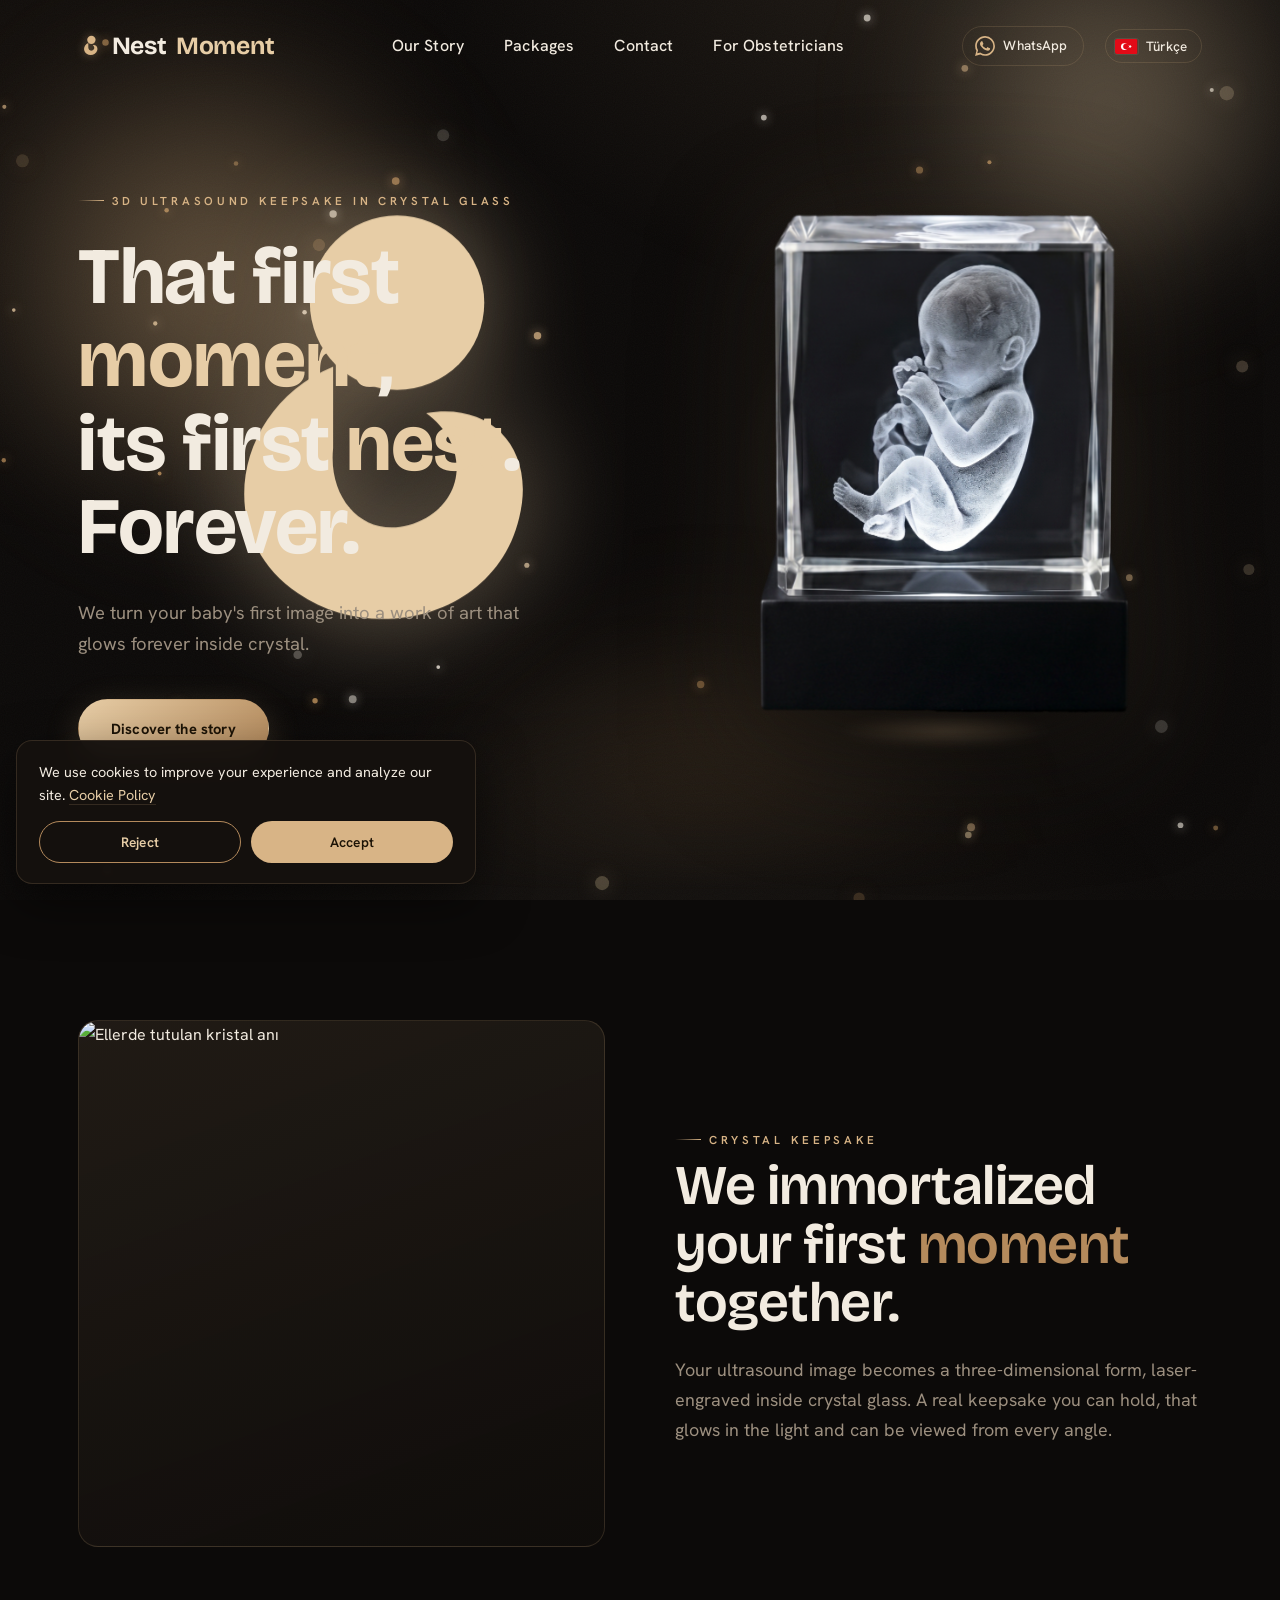
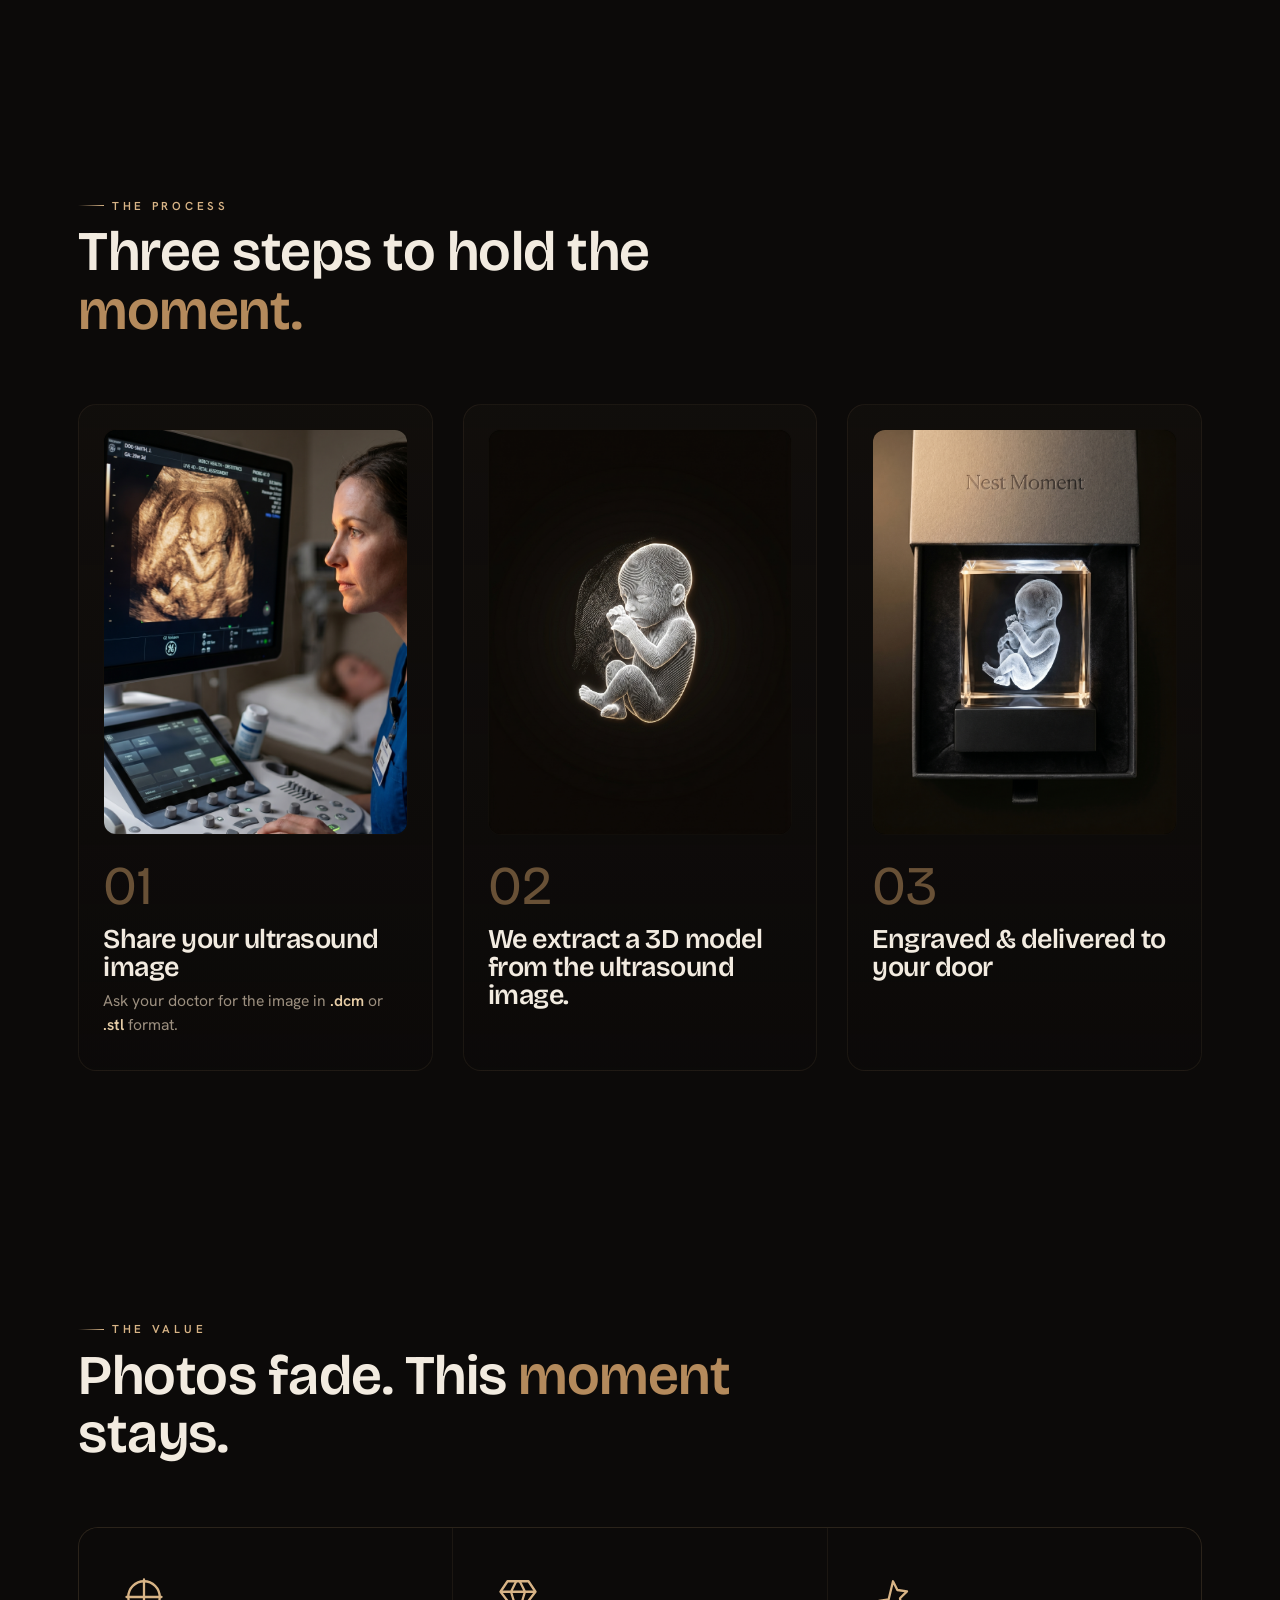
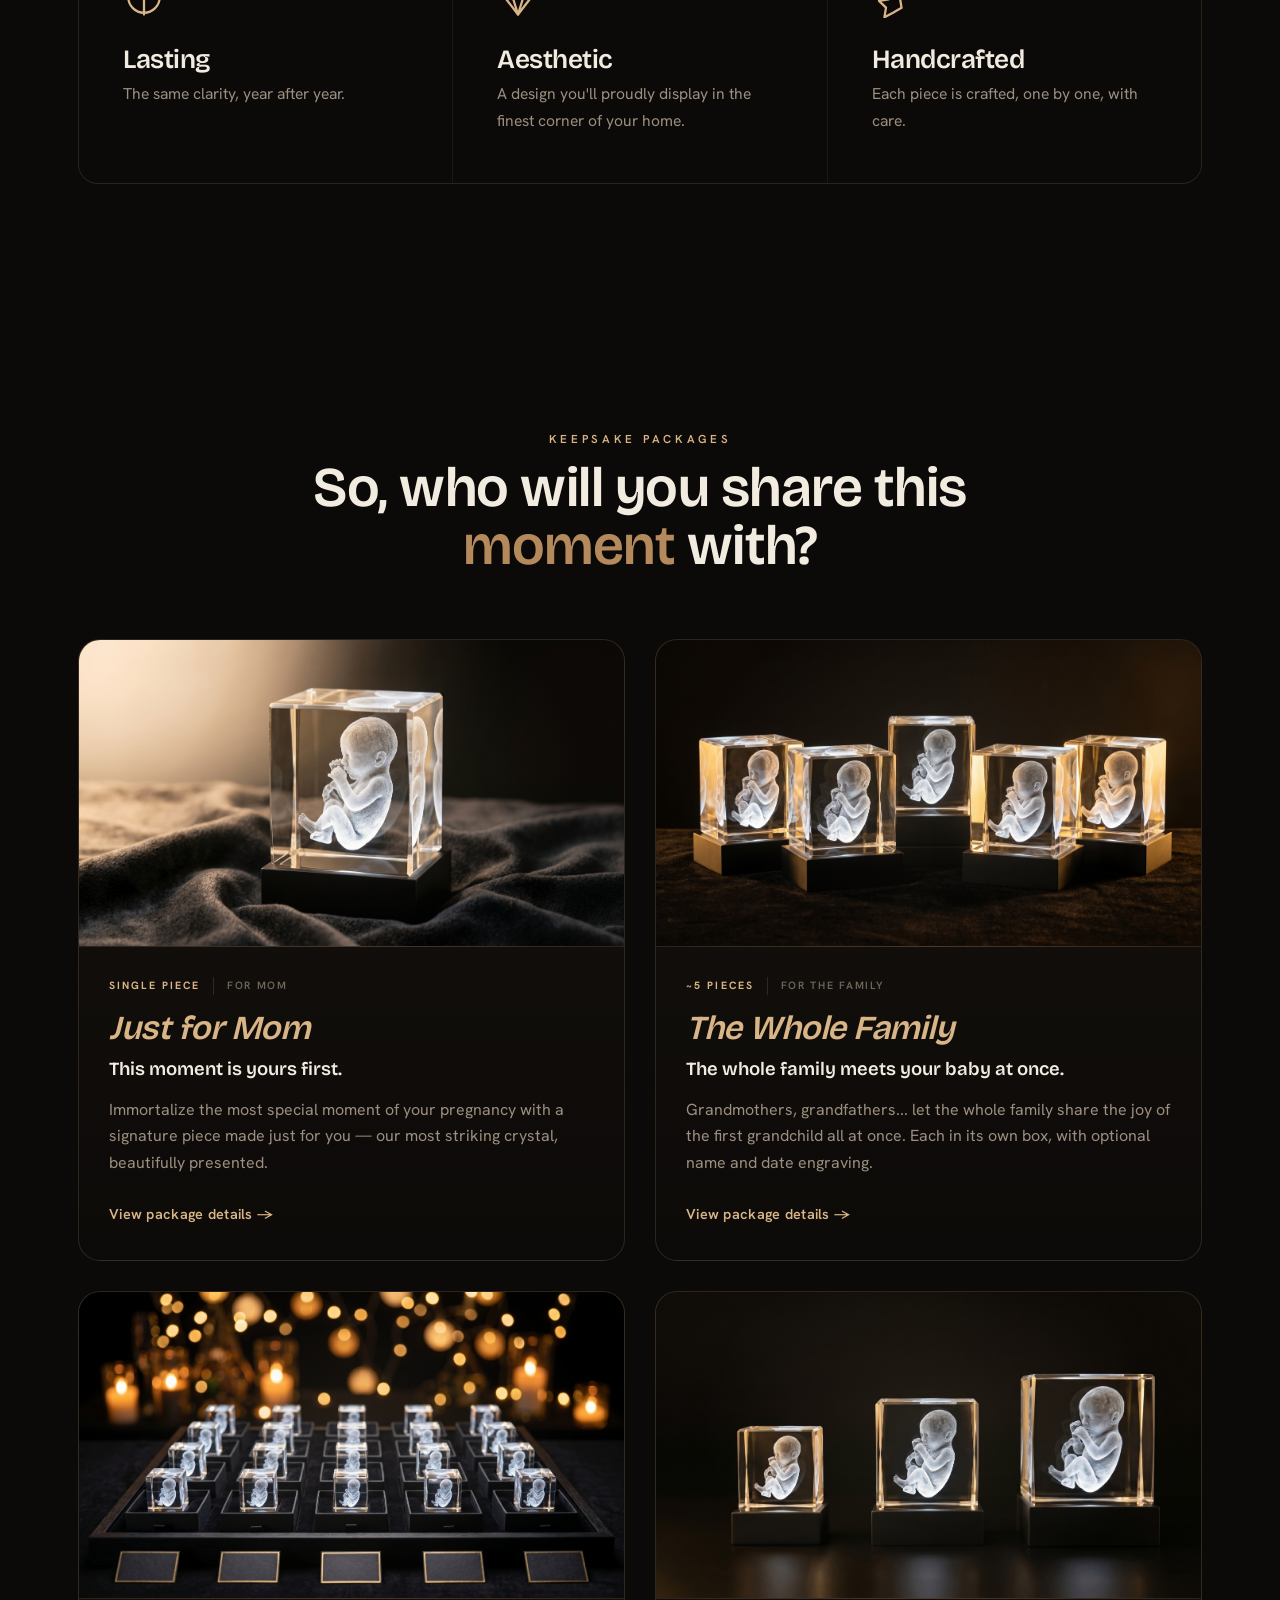
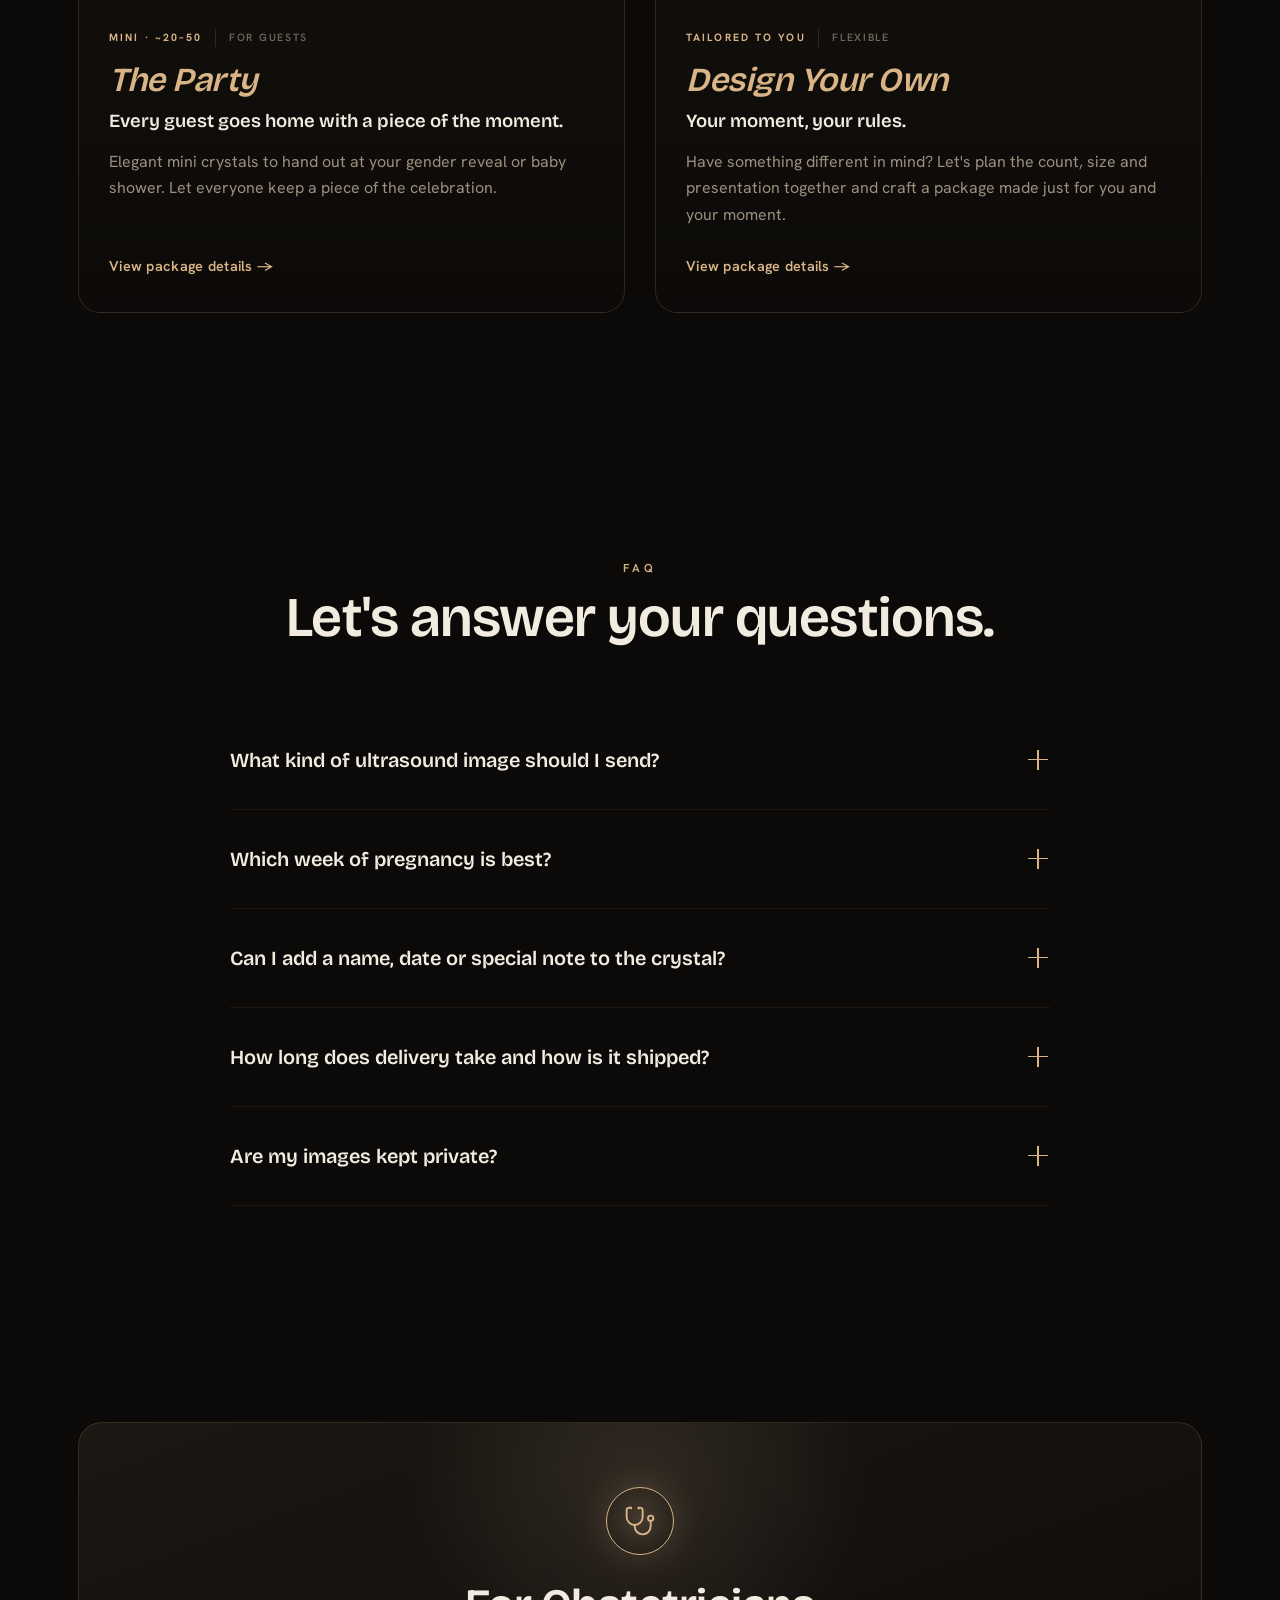
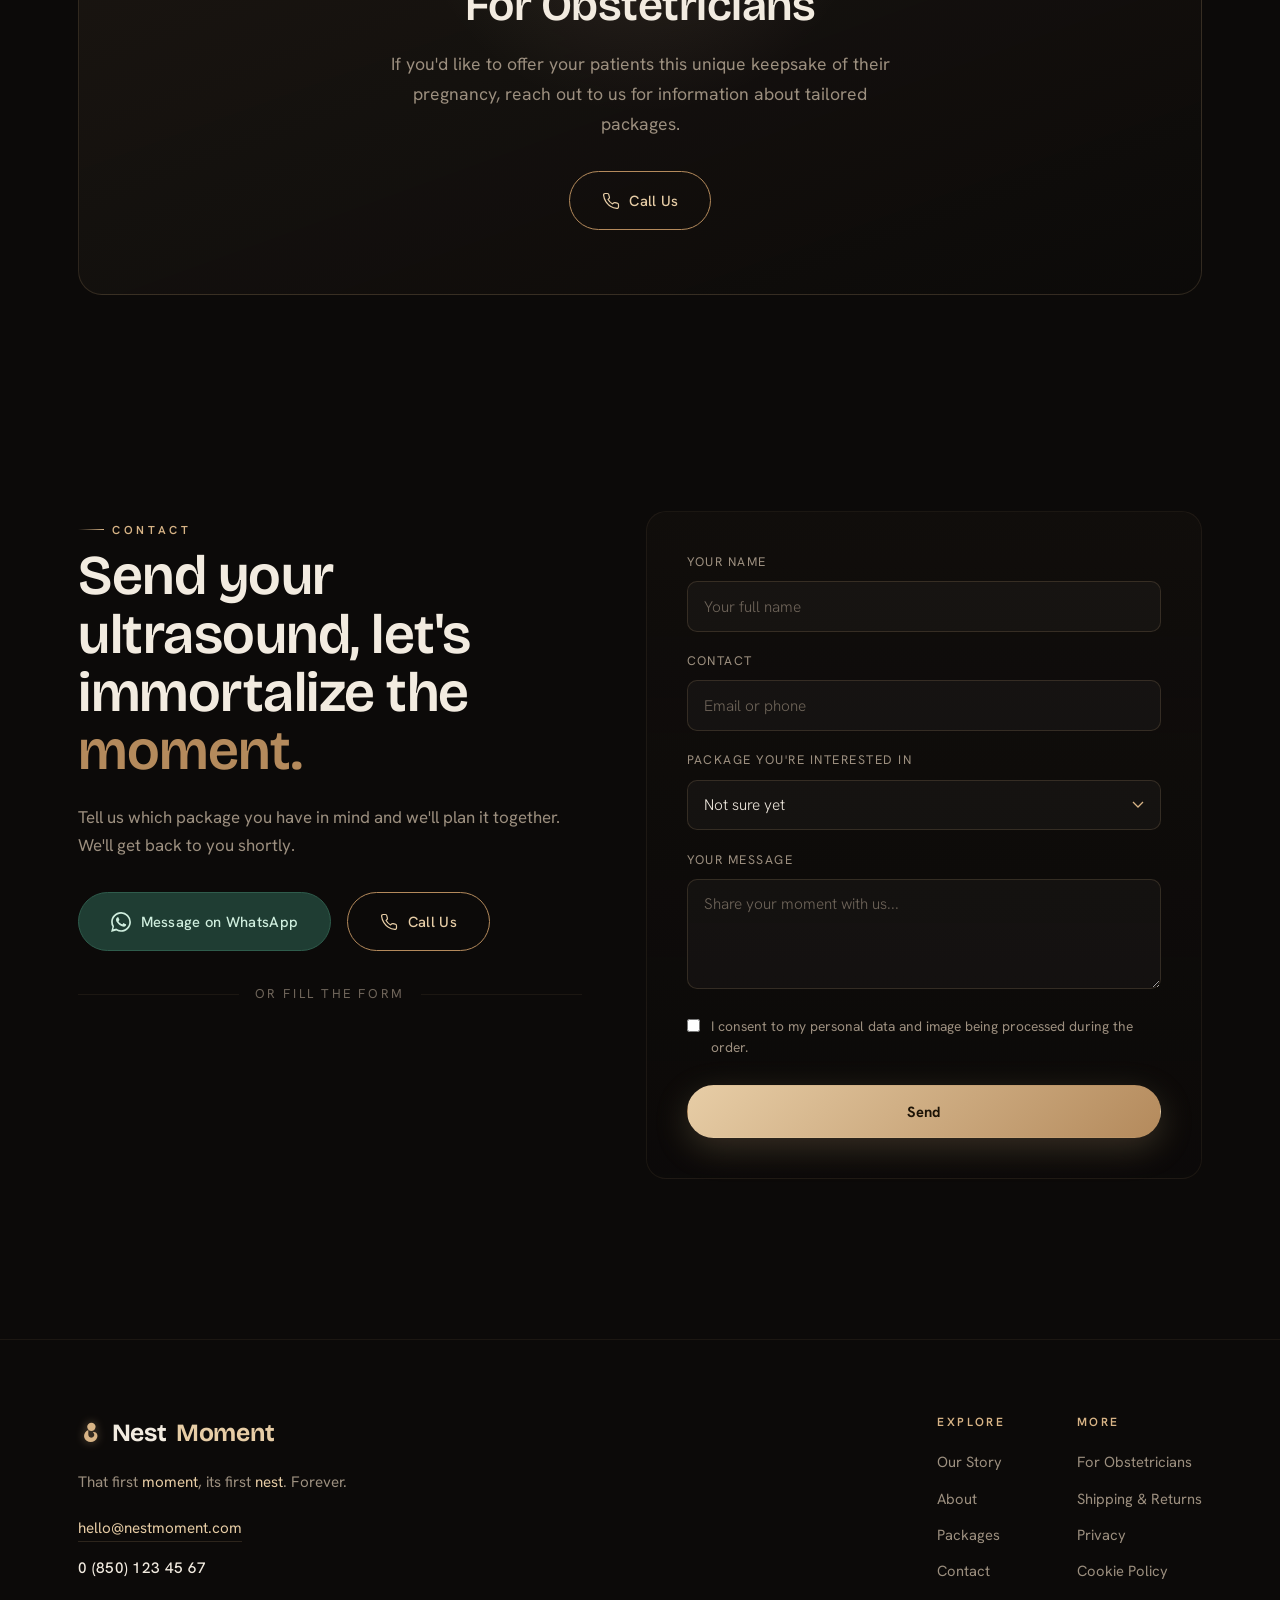
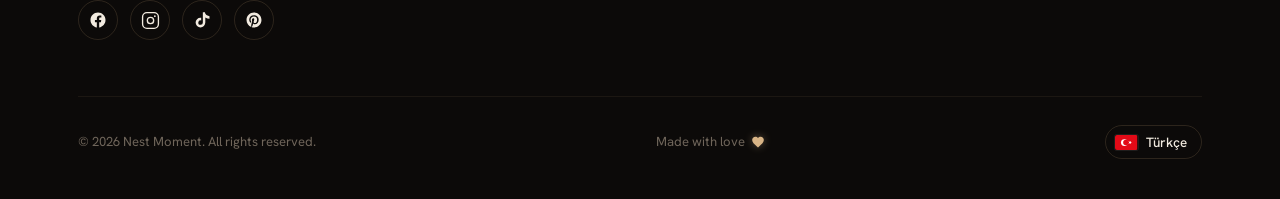
==== commit 9d82e16e: "Site polish: WhatsApp FAB, footer redesign, cookie consent, secondary pages Prior uncommitted market" ====
--- a/index.html
+++ b/index.html
@@ -97,6 +97,22 @@
   .burger{display:none;background:none;border:none;cursor:pointer;width:30px;height:22px;position:relative}
   .burger span{position:absolute;left:0;width:100%;height:1.5px;background:var(--cream);transition:.3s}
   .burger span:nth-child(1){top:0}.burger span:nth-child(2){top:10px}.burger span:nth-child(3){top:20px}
+  .wa-fab{display:none;align-items:center;justify-content:center;position:fixed;right:16px;bottom:16px;z-index:60;
+    width:58px;height:58px;border-radius:50%;background:#25D366;color:#fff;
+    box-shadow:0 8px 22px rgba(0,0,0,.4);will-change:transform,box-shadow;
+    animation:wa-pulse 2.2s ease-out infinite,wa-wiggle 5s ease-in-out infinite}
+  .wa-fab:active{filter:brightness(.92)}
+  .wa-fab svg{width:31px;height:31px}
+  @keyframes wa-pulse{
+    0%{box-shadow:0 8px 22px rgba(0,0,0,.4),0 0 0 0 rgba(37,211,102,.5)}
+    70%{box-shadow:0 8px 22px rgba(0,0,0,.4),0 0 0 18px rgba(37,211,102,0)}
+    100%{box-shadow:0 8px 22px rgba(0,0,0,.4),0 0 0 0 rgba(37,211,102,0)}}
+  @keyframes wa-wiggle{
+    0%,82%,100%{transform:rotate(0) scale(1)}
+    86%{transform:rotate(-13deg) scale(1.06)}
+    90%{transform:rotate(11deg) scale(1.06)}
+    94%{transform:rotate(-7deg) scale(1.03)}}
+  @media(prefers-reduced-motion:reduce){.wa-fab{animation:none}}
 
   /* Buttons */
   .btn{
@@ -337,6 +353,11 @@
   .foot-contact{margin-top:20px;display:flex;flex-direction:column;gap:14px;align-items:flex-start}
   .foot-mail{color:var(--gold-soft);text-decoration:none;font-size:.95rem;border-bottom:1px solid var(--line);transition:.3s}
   .foot-mail:hover{color:var(--gold)}
+  .foot-phone{color:var(--cream);text-decoration:none;font-size:.95rem;font-weight:500;letter-spacing:.02em;transition:.3s}
+  .foot-phone:hover{color:var(--gold-soft)}
+  .foot-social{display:flex;gap:12px;margin-top:4px}
+  .foot-soc{display:inline-flex;align-items:center;justify-content:center;width:40px;height:40px;border-radius:50%;border:1px solid var(--line);color:var(--cream);transition:.3s}
+  .foot-soc:hover{color:var(--gold);border-color:var(--gold);transform:translateY(-2px)}
   .foot-btns{display:grid;grid-template-columns:1fr 1fr;gap:10px;width:100%;max-width:390px}
   .foot-btn{justify-content:center;white-space:nowrap;padding:.74rem .8rem;font-size:.82rem;border-radius:40px}
   .foot-made{display:inline-flex;align-items:center;gap:.4rem}
@@ -358,21 +379,22 @@
   }
   @media(max-width:680px){
     .wrap{padding:0 20px}
-    .nav{height:72px}
-    .brand{font-size:1.2rem;gap:.45rem}
-    .brand-emblem{width:20px;height:22px}
+    .nav{height:74px;justify-content:space-between}
+    header .brand{position:absolute;left:50%;top:50%;transform:translate(-50%,-50%);font-size:1.5rem;gap:.5rem}
+    header .brand-emblem{width:26px;height:28px}
     .nav-right{gap:.7rem}
-    .nav-wa{width:36px;height:36px;padding:0;justify-content:center;gap:0}
-    .nav-wa span{display:none}
-    .lang{font-size:.78rem;padding:.45rem .7rem}
+    .nav-wa{display:none}
+    .lang{padding:.42rem .52rem;gap:0}
+    .lang span{display:none}
     input,select,textarea{font-size:16px}
-    .nav-links{position:fixed;inset:72px 0 auto 0;background:rgba(12,10,9,.97);backdrop-filter:blur(14px);
+    .nav-links{position:fixed;inset:74px 0 auto 0;background:rgba(12,10,9,.97);backdrop-filter:blur(14px);
       flex-direction:column;gap:0;padding:10px 0;transform:translateY(-130%);transition:transform .4s ease;border-bottom:1px solid var(--line)}
     .nav-links.open{transform:none}
     .nav-links li{width:100%;text-align:center}
     .nav-links a{display:block;padding:18px}
     .nav-links a::after{display:none}
     .burger{display:block}
+    .wa-fab{display:flex}
     .sec{padding:88px 0}
     .packages{grid-template-columns:1fr}
     .doctors-inner{padding:44px 26px}
@@ -401,6 +423,7 @@
 
 <header id="header">
   <div class="wrap nav">
+    <button class="burger" id="burger" aria-label="Menu"><span></span><span></span><span></span></button>
     <a href="#" class="brand"><svg class="brand-emblem" viewBox="0 0 86 92" aria-hidden="true"><circle cx="48" cy="24" r="15"/><path d="M37 35 C20 42 16 64 31 74 C44 83 65 78 69 61 C72 49 64 41 53 43 C60 48 60 57 53 61 C44 66 36 59 37 49 Z"/></svg>Nest <span class="brand-m">Moment</span></a>
     <ul class="nav-links" id="navLinks">
       <li><a href="#how" data-i18n="nav.how">Nasıl Çalışır</a></li>
@@ -414,7 +437,6 @@
         <span>WhatsApp</span>
       </a>
       <button class="lang" id="langBtn"><svg viewBox="0 0 60 40" aria-hidden="true"><clipPath id="fl-tr"><rect width="60" height="40" rx="3"/></clipPath><g clip-path="url(#fl-tr)"><rect width="60" height="40" fill="#E30A17"/><circle cx="25" cy="20" r="9" fill="#fff"/><circle cx="29" cy="20" r="7.2" fill="#E30A17"/><polygon fill="#fff" points="45.2,20 41.7,21.23 41.61,24.95 39.35,22 35.79,23.06 37.9,20 35.79,16.94 39.35,18 41.61,15.05 41.7,18.77"/></g></svg><span>Türkçe</span></button>
-      <button class="burger" id="burger" aria-label="Menu"><span></span><span></span><span></span></button>
     </div>
   </div>
 </header>
@@ -700,23 +722,29 @@
         <p data-i18n-html="footer.tagline"><span class="nw">İlk <em>yuva</em>sındaki,</span> o ilk <em>an</em>. Sonsuza Dek.</p>
         <div class="foot-contact">
           <a href="mailto:hello@nestmoment.com" class="foot-mail">hello@nestmoment.com</a>
-          <div class="foot-btns">
-            <a href="https://wa.me/905317941915" target="_blank" rel="noopener" class="btn wa foot-btn"><svg width="17" height="17" viewBox="0 0 24 24" fill="currentColor" aria-hidden="true"><path d="M.057 24l1.687-6.163a11.867 11.867 0 01-1.587-5.945C.16 5.335 5.495 0 12.05 0a11.817 11.817 0 018.413 3.488 11.824 11.824 0 013.48 8.414c-.003 6.557-5.338 11.892-11.893 11.892a11.9 11.9 0 01-5.688-1.448L.057 24zm6.597-3.807c1.676.995 3.276 1.591 5.392 1.592 5.448 0 9.886-4.434 9.889-9.885.002-5.462-4.415-9.89-9.881-9.892-5.452 0-9.887 4.434-9.889 9.884a9.86 9.86 0 001.51 5.26l-.999 3.648 3.978-1.039zm11.387-5.464c-.074-.124-.272-.198-.57-.347-.297-.149-1.758-.868-2.031-.967-.272-.099-.47-.149-.669.149-.198.297-.768.967-.941 1.165-.173.198-.347.223-.644.074-.297-.149-1.255-.462-2.39-1.475-.883-.788-1.48-1.761-1.653-2.059-.173-.297-.018-.458.13-.606.134-.133.297-.347.446-.521.151-.172.2-.296.3-.495.099-.198.05-.372-.025-.521-.075-.148-.669-1.611-.916-2.206-.242-.579-.487-.501-.669-.51l-.57-.01c-.198 0-.52.074-.792.372s-1.04 1.016-1.04 2.479 1.065 2.876 1.213 3.074c.149.198 2.095 3.2 5.076 4.487.709.306 1.263.489 1.694.626.712.226 1.36.194 1.872.118.571-.085 1.758-.719 2.006-1.413.248-.695.248-1.29.173-1.414z"/></svg><span data-i18n="contact.wa">WhatsApp'tan yaz</span></a>
-            <a href="tel:+905317941915" class="btn btn-call foot-btn"><svg width="16" height="16" viewBox="0 0 24 24" fill="none" stroke="currentColor" stroke-width="1.6" stroke-linecap="round" stroke-linejoin="round" aria-hidden="true"><path d="M22 16.92v3a2 2 0 0 1-2.18 2 19.8 19.8 0 0 1-8.63-3.07 19.5 19.5 0 0 1-6-6 19.8 19.8 0 0 1-3.07-8.67A2 2 0 0 1 4.11 2h3a2 2 0 0 1 2 1.72c.13.96.36 1.9.7 2.81a2 2 0 0 1-.45 2.11L8.09 9.91a16 16 0 0 0 6 6l1.27-1.27a2 2 0 0 1 2.11-.45c.91.34 1.85.57 2.81.7A2 2 0 0 1 22 16.92z"/></svg><span data-i18n="contact.call">Bizi Arayın</span></a>
+          <a href="tel:+908501234567" class="foot-phone">0 (850) 123 45 67</a>
+          <div class="foot-social">
+            <a href="https://www.facebook.com/nestmoment" target="_blank" rel="noopener" class="foot-soc" aria-label="Facebook"><svg width="18" height="18" viewBox="0 0 24 24" fill="currentColor" aria-hidden="true"><path d="M22 12.06C22 6.5 17.52 2 12 2S2 6.5 2 12.06c0 5.02 3.66 9.18 8.44 9.94v-7.03H7.9v-2.91h2.54V9.85c0-2.51 1.49-3.9 3.78-3.9 1.09 0 2.24.2 2.24.2v2.46h-1.26c-1.24 0-1.63.77-1.63 1.56v1.88h2.78l-.44 2.91h-2.34V22c4.78-.76 8.44-4.92 8.44-9.94z"/></svg></a>
+            <a href="https://instagram.com/nestmoment" target="_blank" rel="noopener" class="foot-soc" aria-label="Instagram"><svg width="19" height="19" viewBox="0 0 24 24" fill="none" stroke="currentColor" stroke-width="1.7" stroke-linecap="round" stroke-linejoin="round" aria-hidden="true"><rect x="2" y="2" width="20" height="20" rx="5.5"/><circle cx="12" cy="12" r="4"/><circle cx="17.5" cy="6.5" r="1.1" fill="currentColor" stroke="none"/></svg></a>
+            <a href="https://www.tiktok.com/@nestmoment" target="_blank" rel="noopener" class="foot-soc" aria-label="TikTok"><svg width="18" height="18" viewBox="0 0 24 24" fill="currentColor" aria-hidden="true"><path d="M12.53 1.5h3.4c.19 1.78 1.18 3.35 2.66 4.3a6.83 6.83 0 0 0 3.41 1.08v3.39a10.18 10.18 0 0 1-5.6-1.7v6.86a6.45 6.45 0 1 1-6.45-6.45c.33 0 .65.03.97.08v3.49a3.02 3.02 0 1 0 2.21 2.9V1.5z"/></svg></a>
+            <a href="https://www.pinterest.com/nestmoment" target="_blank" rel="noopener" class="foot-soc" aria-label="Pinterest"><svg width="18" height="18" viewBox="0 0 24 24" fill="currentColor" aria-hidden="true"><path d="M12 2C6.48 2 2 6.48 2 12c0 4.24 2.64 7.86 6.36 9.32-.09-.79-.17-2 .03-2.86.18-.78 1.17-4.97 1.17-4.97s-.3-.6-.3-1.48c0-1.39.81-2.43 1.81-2.43.85 0 1.27.64 1.27 1.41 0 .86-.55 2.14-.83 3.33-.24 1 .5 1.81 1.48 1.81 1.78 0 3.14-1.88 3.14-4.58 0-2.39-1.72-4.07-4.18-4.07-2.85 0-4.52 2.13-4.52 4.34 0 .86.33 1.78.74 2.28.08.1.09.19.07.29-.08.32-.24.98-.27 1.11-.04.18-.14.22-.33.13-1.24-.58-2.01-2.38-2.01-3.83 0-3.12 2.27-5.99 6.54-5.99 3.43 0 6.1 2.45 6.1 5.72 0 3.41-2.15 6.16-5.13 6.16-1 0-1.95-.52-2.27-1.14l-.62 2.35c-.22.86-.83 1.94-1.24 2.6.93.29 1.92.44 2.95.44 5.52 0 10-4.48 10-10S17.52 2 12 2z"/></svg></a>
           </div>
         </div>
       </div>
       <div class="foot-cols">
-        <div class="foot-col">
-          <h4 data-i18n="footer.explore">Keşfet</h4>
-          <a href="#how" data-i18n="nav.how">Nasıl Çalışır</a>
-          <a href="#packages" data-i18n="nav.packages">Paketler</a>
-          <a href="#contact" data-i18n="nav.contact">İletişim</a>
+                <div class="foot-col">
+          <h4 data-i18n="footer.explore">Explore</h4>
+          <a href="#how" data-i18n="nav.how">Our Story</a>
+          <a href="hakkimizda.html" data-i18n="nav.about">About</a>
+          <a href="#packages" data-i18n="nav.packages">Packages</a>
+          <a href="iletisim.html" data-i18n="nav.contact">Contact</a>
         </div>
         <div class="foot-col">
-          <h4 data-i18n="footer.more">Daha fazla</h4>
-          <a href="#doctors" data-i18n="nav.doctors">Kadın Doğum Uzmanları İçin</a>
-          <a href="kvkk.html" data-i18n="footer.privacy">Gizlilik / KVKK</a>
+          <h4 data-i18n="footer.more">More</h4>
+          <a href="#doctors" data-i18n="nav.doctors">For Obstetricians</a>
+          <a href="teslimat-iade.html" data-i18n="footer.shipping">Shipping &amp; Returns</a>
+          <a href="kvkk.html" data-i18n="footer.privacy">Privacy</a>
+          <a href="cerez-politikasi.html" data-i18n="footer.cookies">Cookie Policy</a>
         </div>
       </div>
     </div>
@@ -777,7 +805,7 @@
     "form.package":"İlgilendiğin paket","form.pkg0":"Henüz emin değilim","form.message":"Mesajın","form.messagePh":"Anını bizimle paylaş...",
     "form.kvkk":"Kişisel verilerimin ve görselimin sipariş sürecinde işlenmesini kabul ediyorum.","form.submit":"Gönder",
     "form.success":"Teşekkürler! En kısa sürede sana dönüş yapacağız. 🤍",
-    "footer.tagline":"<span class=\"nw\">İlk <em>yuva</em>sındaki,</span> o ilk <em>an</em>. Sonsuza Dek.","footer.explore":"Keşfet","footer.more":"Daha fazla","footer.privacy":"Gizlilik / KVKK",
+    "footer.tagline":"<span class=\"nw\">İlk <em>yuva</em>sındaki,</span> o ilk <em>an</em>. Sonsuza Dek.","footer.explore":"Keşfet","footer.more":"Daha fazla","footer.privacy":"Gizlilik / KVKK","footer.cookies":"Çerez Politikası","nav.about":"Hakkımızda","footer.shipping":"Teslimat & İade",
     "footer.rights":"© 2026 Nest Moment. Tüm hakları saklıdır.","footer.made":"Sevgiyle hazırlandı"
   },
   en:{
@@ -827,7 +855,7 @@
     "form.package":"Package you're interested in","form.pkg0":"Not sure yet","form.message":"Your message","form.messagePh":"Share your moment with us...",
     "form.kvkk":"I consent to my personal data and image being processed during the order.","form.submit":"Send",
     "form.success":"Thank you! We'll get back to you very soon. 🤍",
-    "footer.tagline":"That first <em>moment</em>, its first <em>nest</em>. Forever.","footer.explore":"Explore","footer.more":"More","footer.privacy":"Privacy",
+    "footer.tagline":"That first <em>moment</em>, its first <em>nest</em>. Forever.","footer.explore":"Explore","footer.more":"More","footer.privacy":"Privacy","footer.cookies":"Cookie Policy","nav.about":"About","footer.shipping":"Shipping & Returns",
     "footer.rights":"© 2026 Nest Moment. All rights reserved.","footer.made":"Made with love"
   }
 };
@@ -999,5 +1027,9 @@
   requestAnimationFrame(frame);
 })();
 </script>
+<a href="https://wa.me/905317941915" target="_blank" rel="noopener" class="wa-fab" aria-label="WhatsApp">
+  <svg viewBox="0 0 24 24" fill="currentColor" aria-hidden="true"><path d="M.057 24l1.687-6.163a11.867 11.867 0 01-1.587-5.945C.16 5.335 5.495 0 12.05 0a11.817 11.817 0 018.413 3.488 11.824 11.824 0 013.48 8.414c-.003 6.557-5.338 11.892-11.893 11.892a11.9 11.9 0 01-5.688-1.448L.057 24zm6.597-3.807c1.676.995 3.276 1.591 5.392 1.592 5.448 0 9.886-4.434 9.889-9.885.002-5.462-4.415-9.89-9.881-9.892-5.452 0-9.887 4.434-9.889 9.884a9.86 9.86 0 001.51 5.26l-.999 3.648 3.978-1.039zm11.387-5.464c-.074-.124-.272-.198-.57-.347-.297-.149-1.758-.868-2.031-.967-.272-.099-.47-.149-.669.149-.198.297-.768.967-.941 1.165-.173.198-.347.223-.644.074-.297-.149-1.255-.462-2.39-1.475-.883-.788-1.48-1.761-1.653-2.059-.173-.297-.018-.458.13-.606.134-.133.297-.347.446-.521.151-.172.2-.296.3-.495.099-.198.05-.372-.025-.521-.075-.148-.669-1.611-.916-2.206-.242-.579-.487-.501-.669-.51l-.57-.01c-.198 0-.52.074-.792.372s-1.04 1.016-1.04 2.479 1.065 2.876 1.213 3.074c.149.198 2.095 3.2 5.076 4.487.709.306 1.263.489 1.694.626.712.226 1.36.194 1.872.118.571-.085 1.758-.719 2.006-1.413.248-.695.248-1.29.173-1.414z"/></svg>
+</a>
+  <script src="cookie.js"></script>
 </body>
 </html>
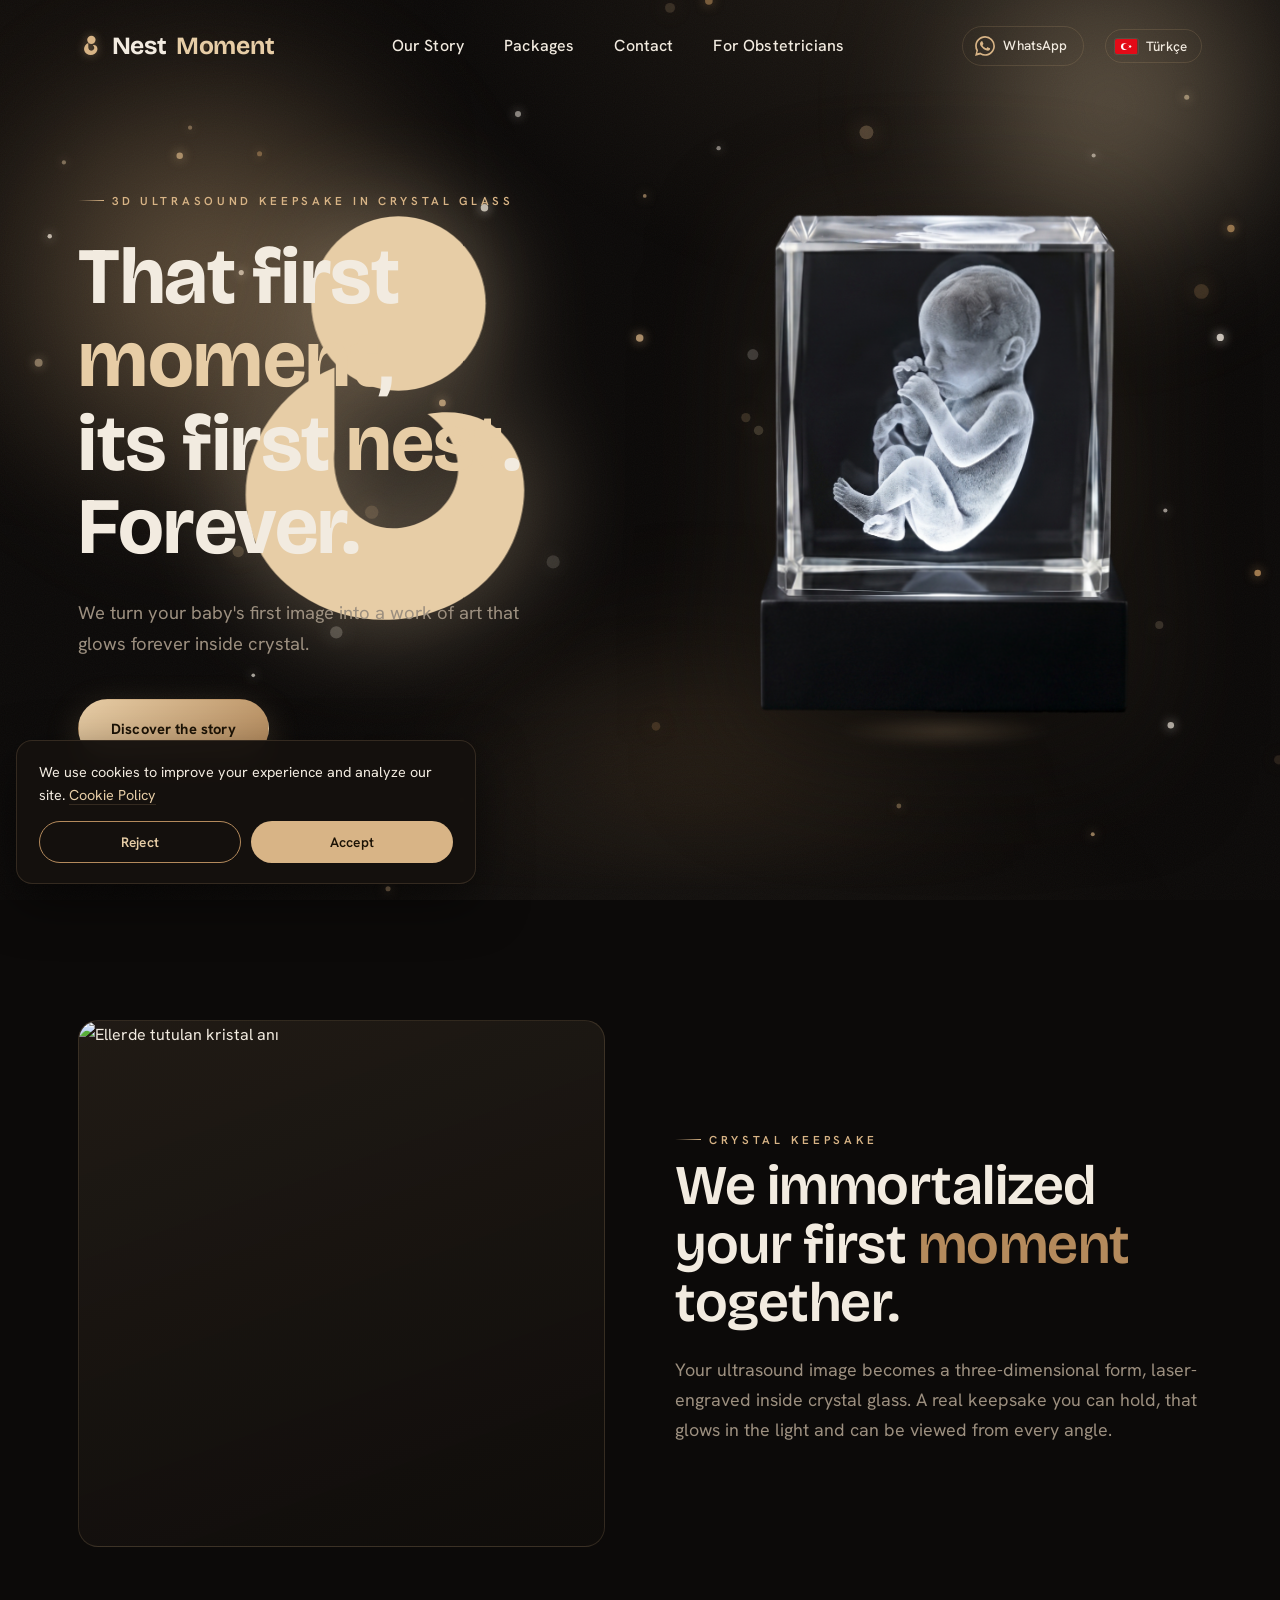
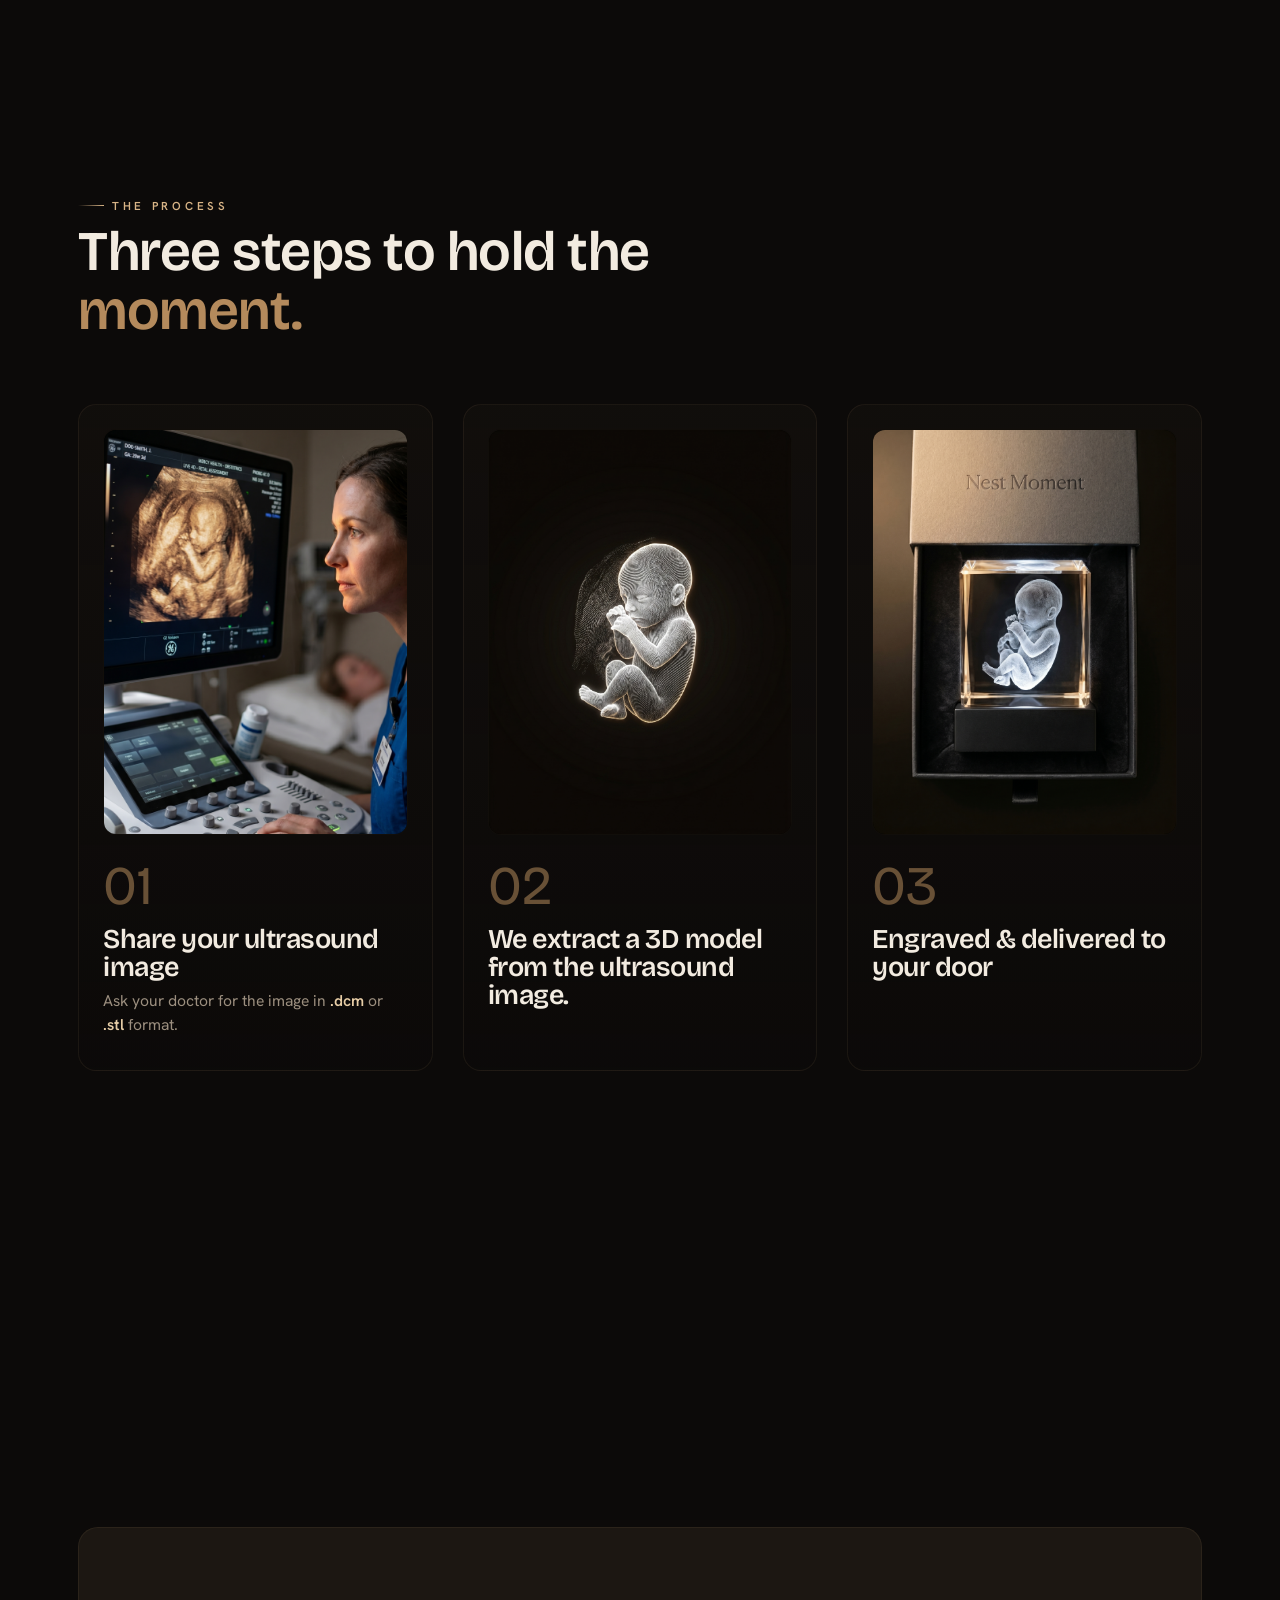
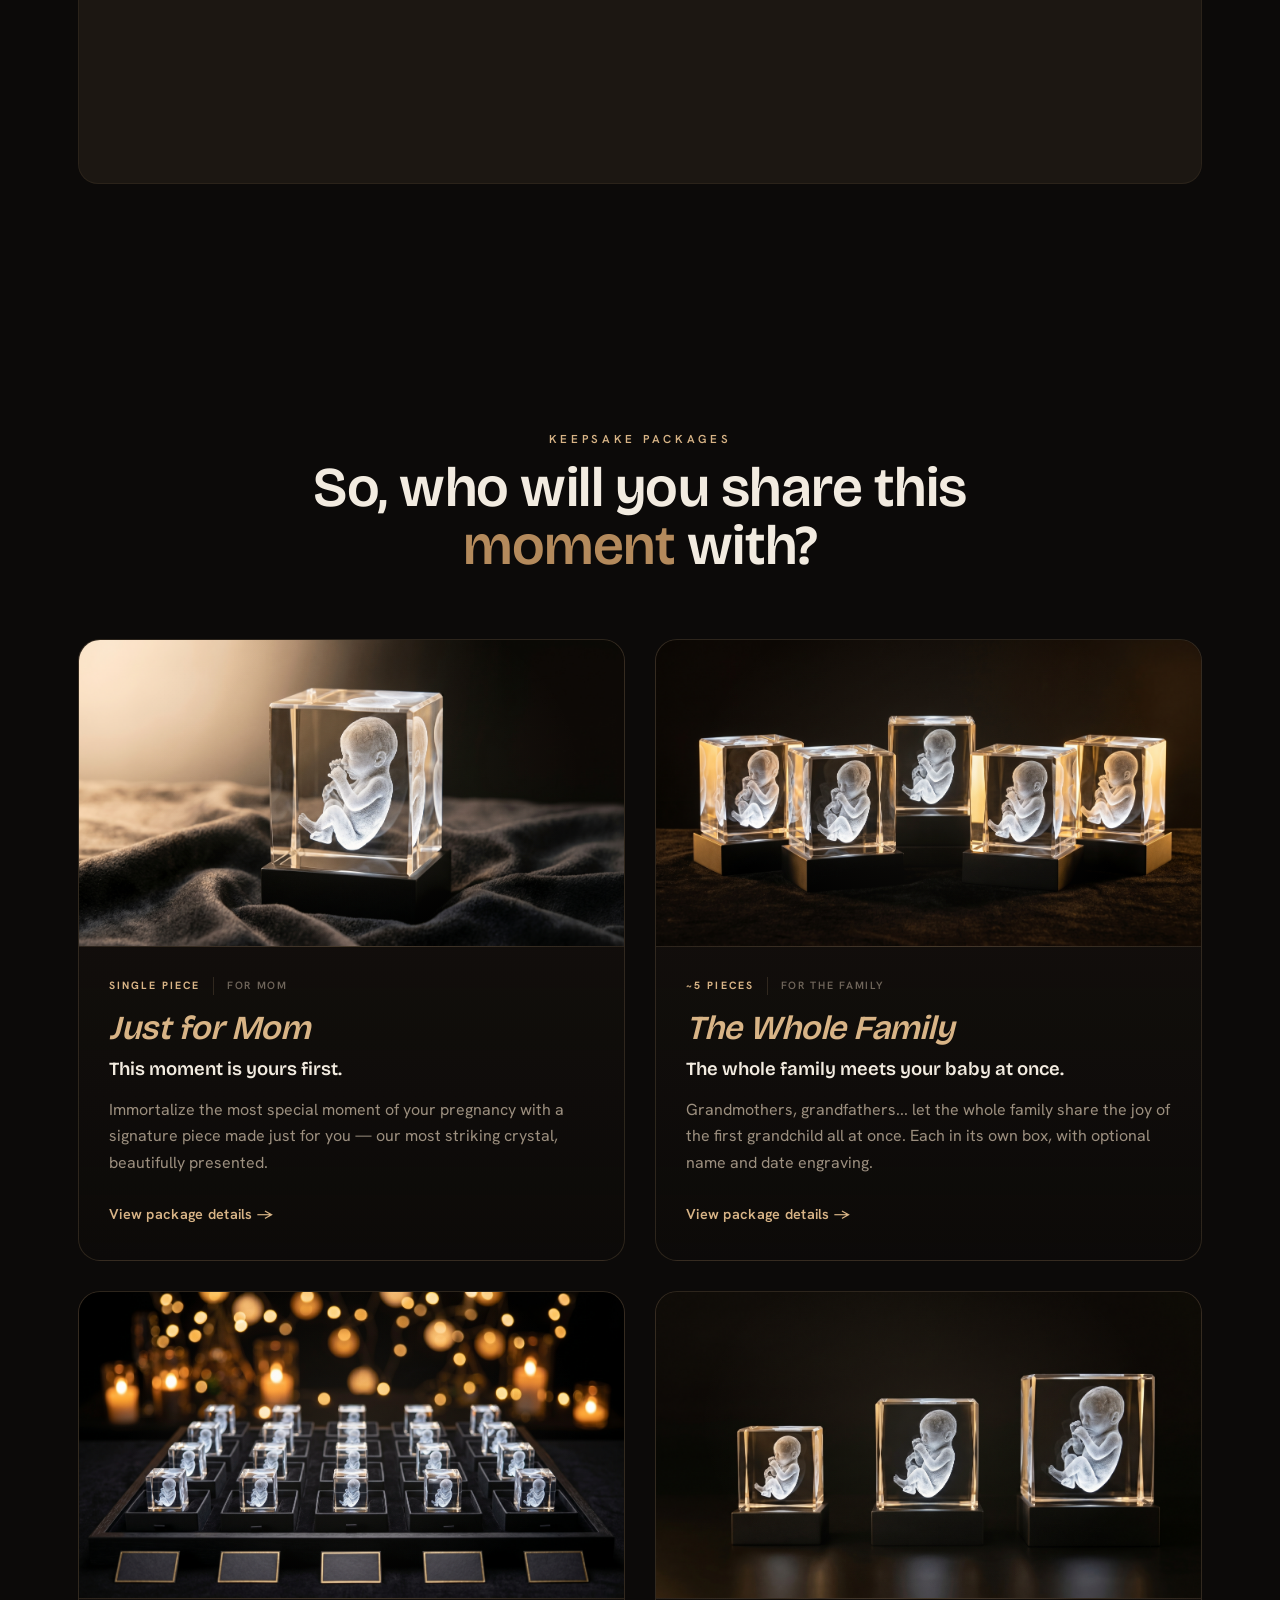
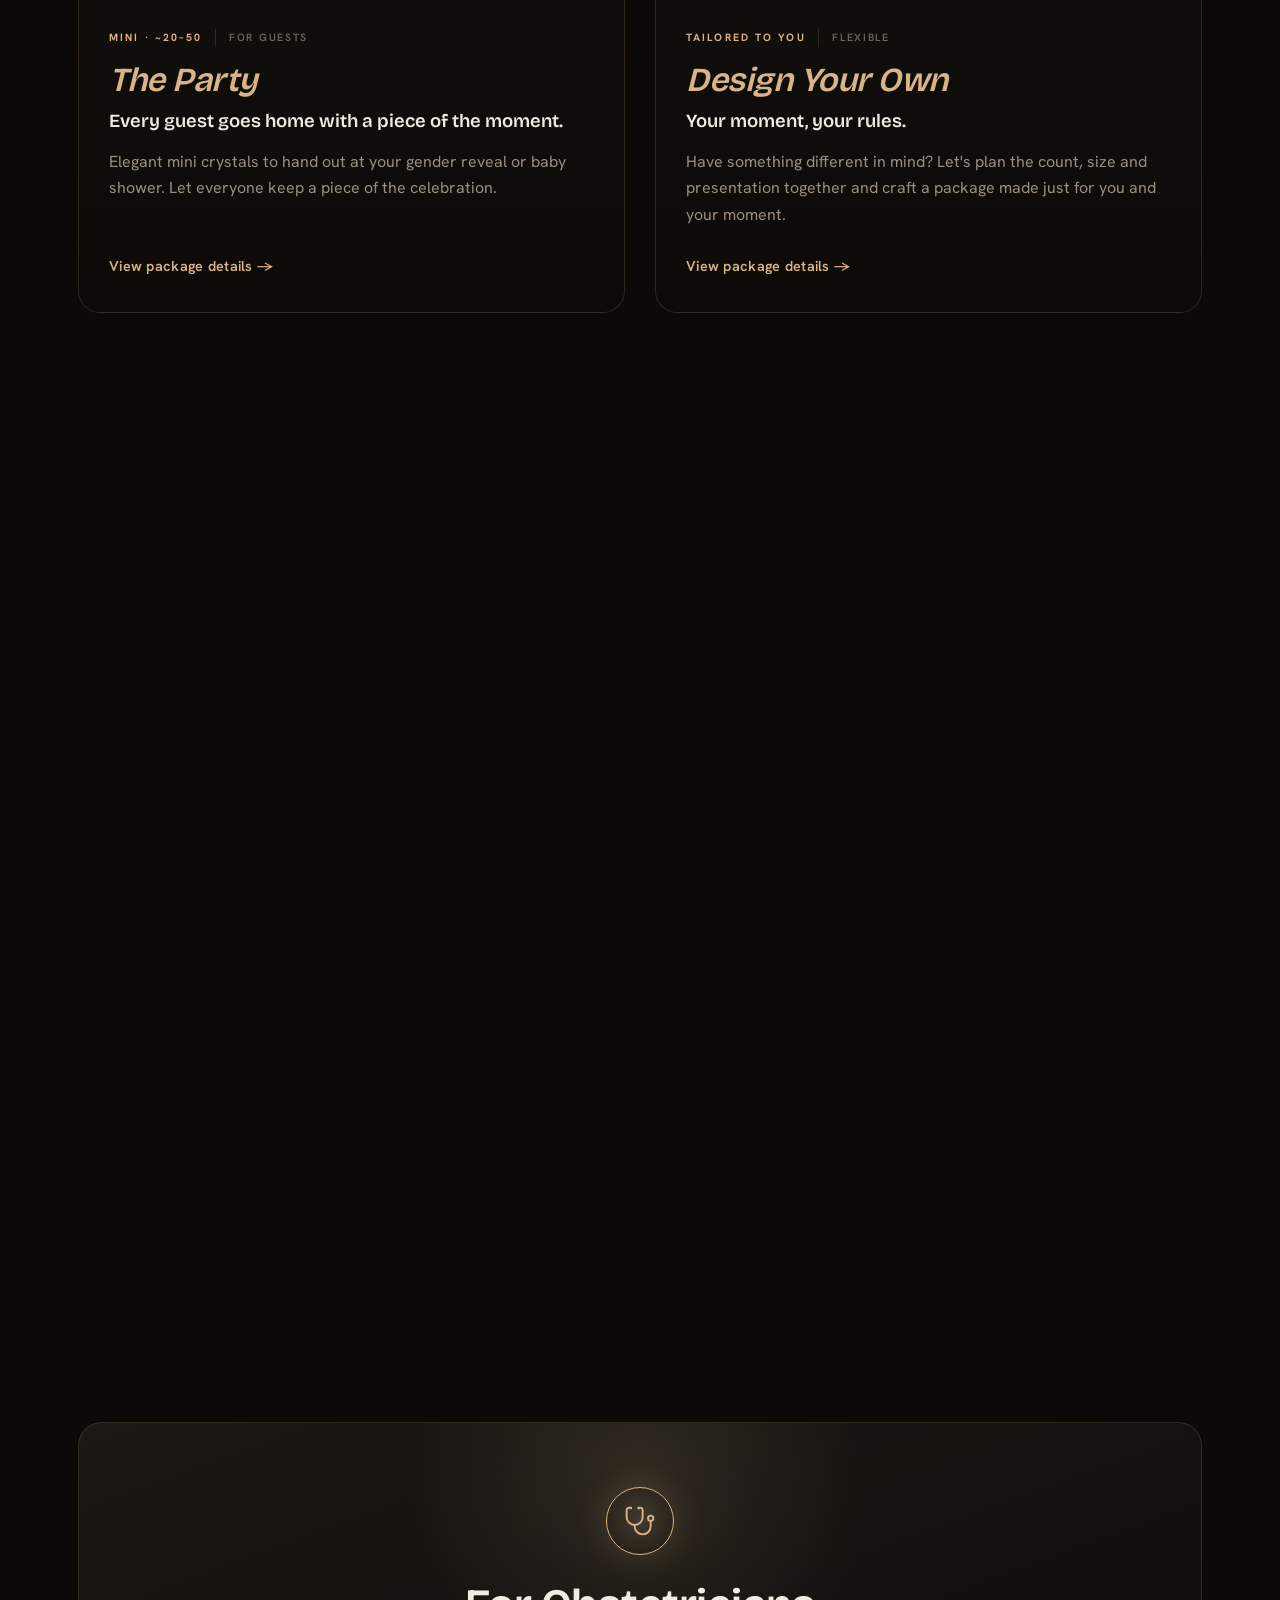
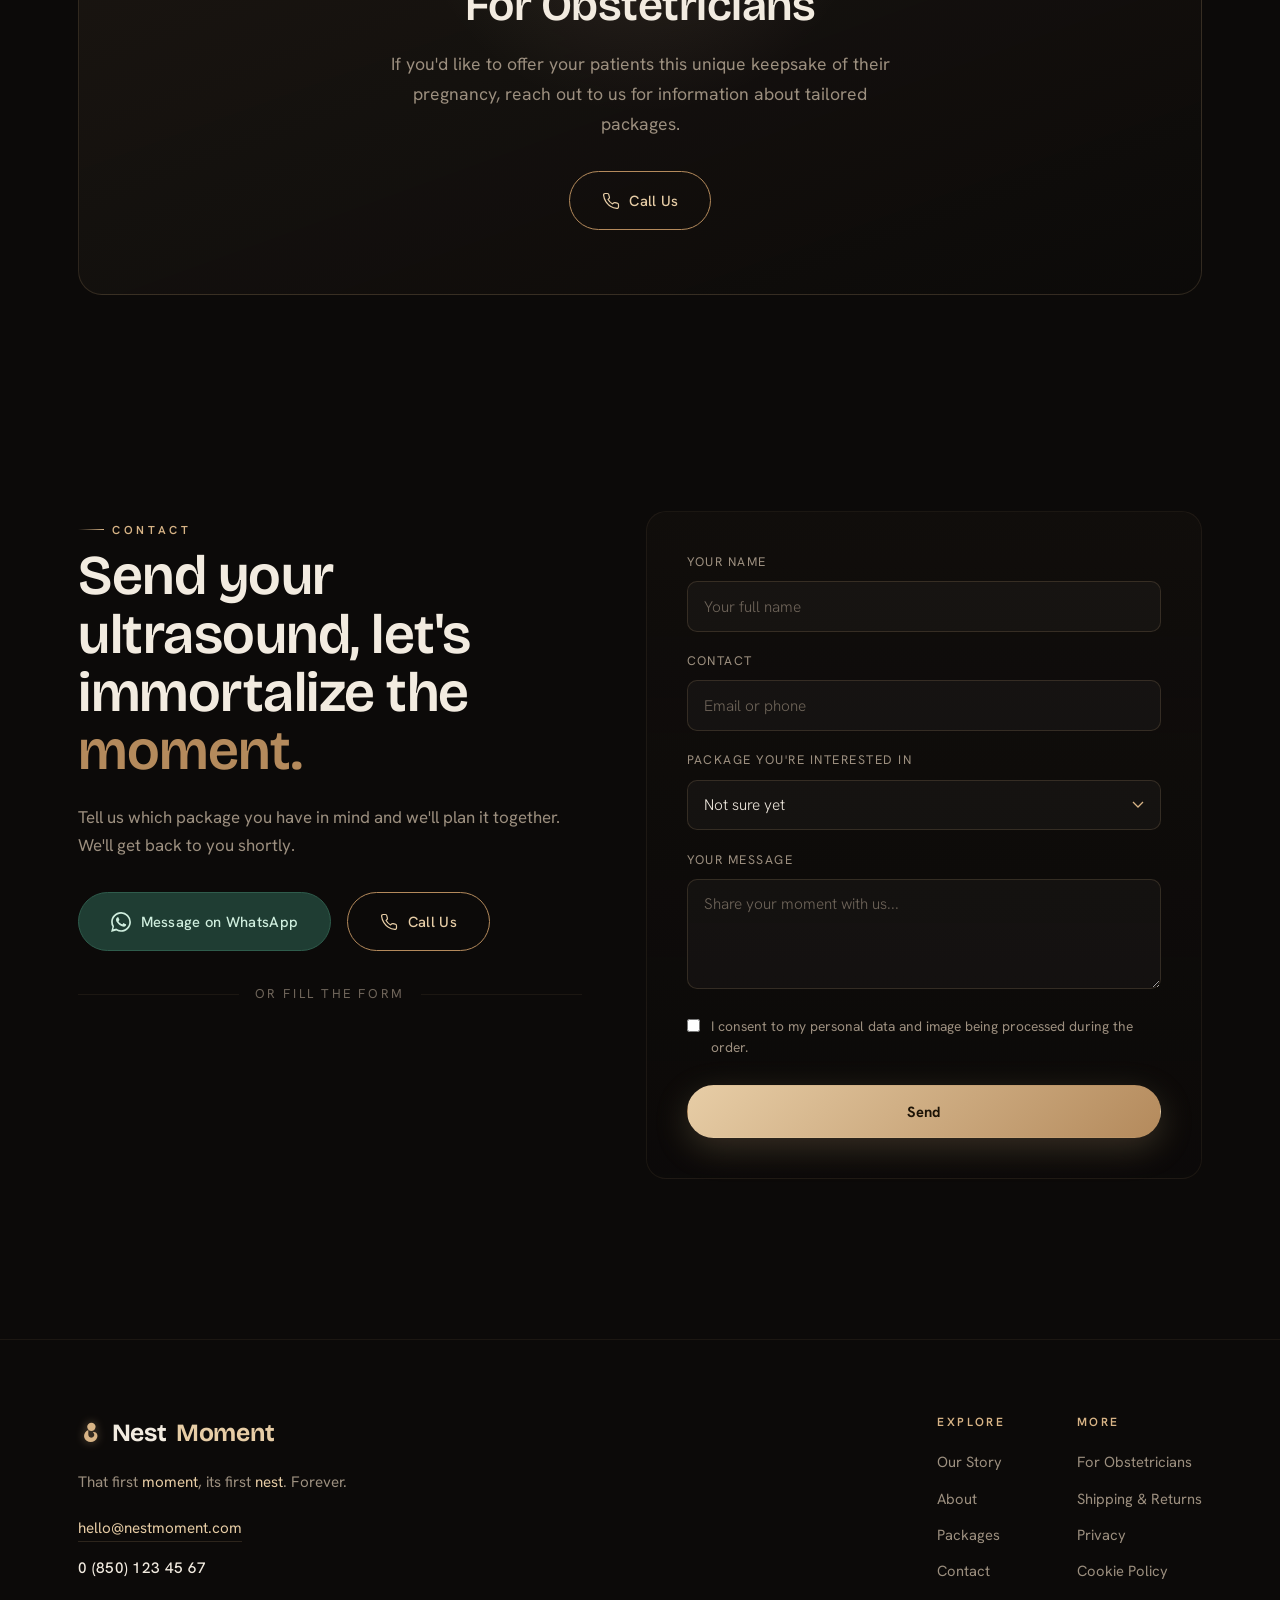
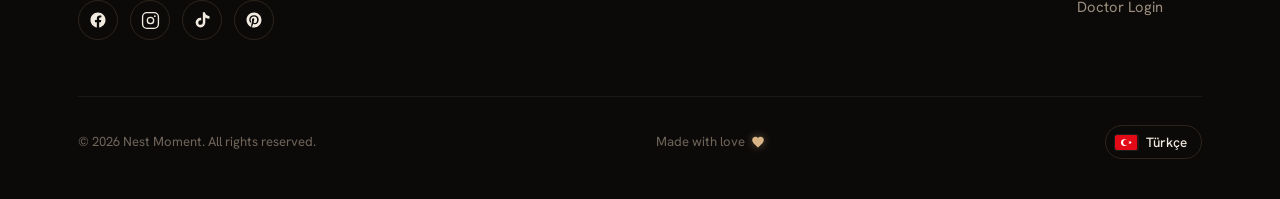
==== commit d982af31: "feat(site): add discreet 'Doktor Girişi' panel link to footer (10 pages) Footer "More" column now li" ====
--- a/index.html
+++ b/index.html
@@ -745,6 +745,7 @@
           <a href="teslimat-iade.html" data-i18n="footer.shipping">Shipping &amp; Returns</a>
           <a href="kvkk.html" data-i18n="footer.privacy">Privacy</a>
           <a href="cerez-politikasi.html" data-i18n="footer.cookies">Cookie Policy</a>
+          <a href="panel.html" data-i18n="nav.doctor_login">Doctor Login</a>
         </div>
       </div>
     </div>
@@ -805,7 +806,7 @@
     "form.package":"İlgilendiğin paket","form.pkg0":"Henüz emin değilim","form.message":"Mesajın","form.messagePh":"Anını bizimle paylaş...",
     "form.kvkk":"Kişisel verilerimin ve görselimin sipariş sürecinde işlenmesini kabul ediyorum.","form.submit":"Gönder",
     "form.success":"Teşekkürler! En kısa sürede sana dönüş yapacağız. 🤍",
-    "footer.tagline":"<span class=\"nw\">İlk <em>yuva</em>sındaki,</span> o ilk <em>an</em>. Sonsuza Dek.","footer.explore":"Keşfet","footer.more":"Daha fazla","footer.privacy":"Gizlilik / KVKK","footer.cookies":"Çerez Politikası","nav.about":"Hakkımızda","footer.shipping":"Teslimat & İade",
+    "footer.tagline":"<span class=\"nw\">İlk <em>yuva</em>sındaki,</span> o ilk <em>an</em>. Sonsuza Dek.","footer.explore":"Keşfet","footer.more":"Daha fazla","footer.privacy":"Gizlilik / KVKK","footer.cookies":"Çerez Politikası","nav.doctor_login":"Doktor Girişi","nav.about":"Hakkımızda","footer.shipping":"Teslimat & İade",
     "footer.rights":"© 2026 Nest Moment. Tüm hakları saklıdır.","footer.made":"Sevgiyle hazırlandı"
   },
   en:{
@@ -855,7 +856,7 @@
     "form.package":"Package you're interested in","form.pkg0":"Not sure yet","form.message":"Your message","form.messagePh":"Share your moment with us...",
     "form.kvkk":"I consent to my personal data and image being processed during the order.","form.submit":"Send",
     "form.success":"Thank you! We'll get back to you very soon. 🤍",
-    "footer.tagline":"That first <em>moment</em>, its first <em>nest</em>. Forever.","footer.explore":"Explore","footer.more":"More","footer.privacy":"Privacy","footer.cookies":"Cookie Policy","nav.about":"About","footer.shipping":"Shipping & Returns",
+    "footer.tagline":"That first <em>moment</em>, its first <em>nest</em>. Forever.","footer.explore":"Explore","footer.more":"More","footer.privacy":"Privacy","footer.cookies":"Cookie Policy","nav.doctor_login":"Doctor Login","nav.about":"About","footer.shipping":"Shipping & Returns",
     "footer.rights":"© 2026 Nest Moment. All rights reserved.","footer.made":"Made with love"
   }
 };
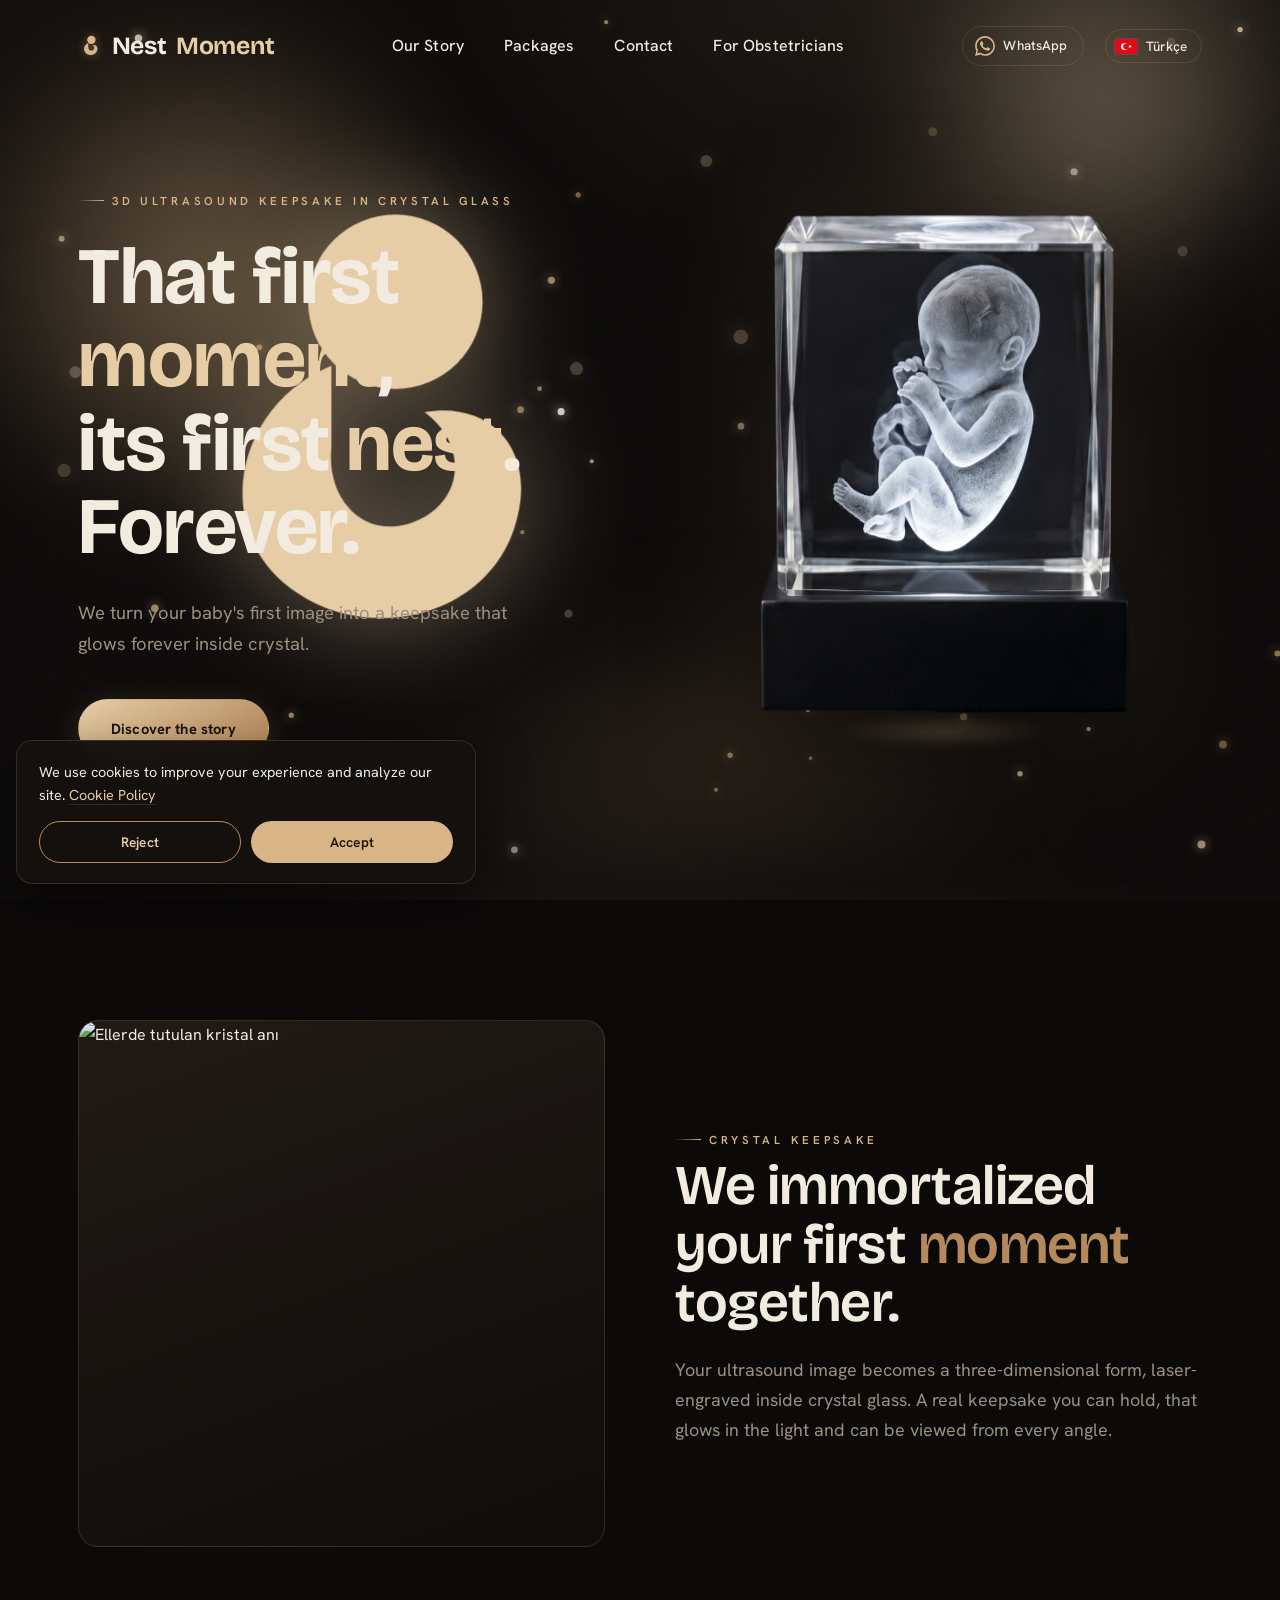
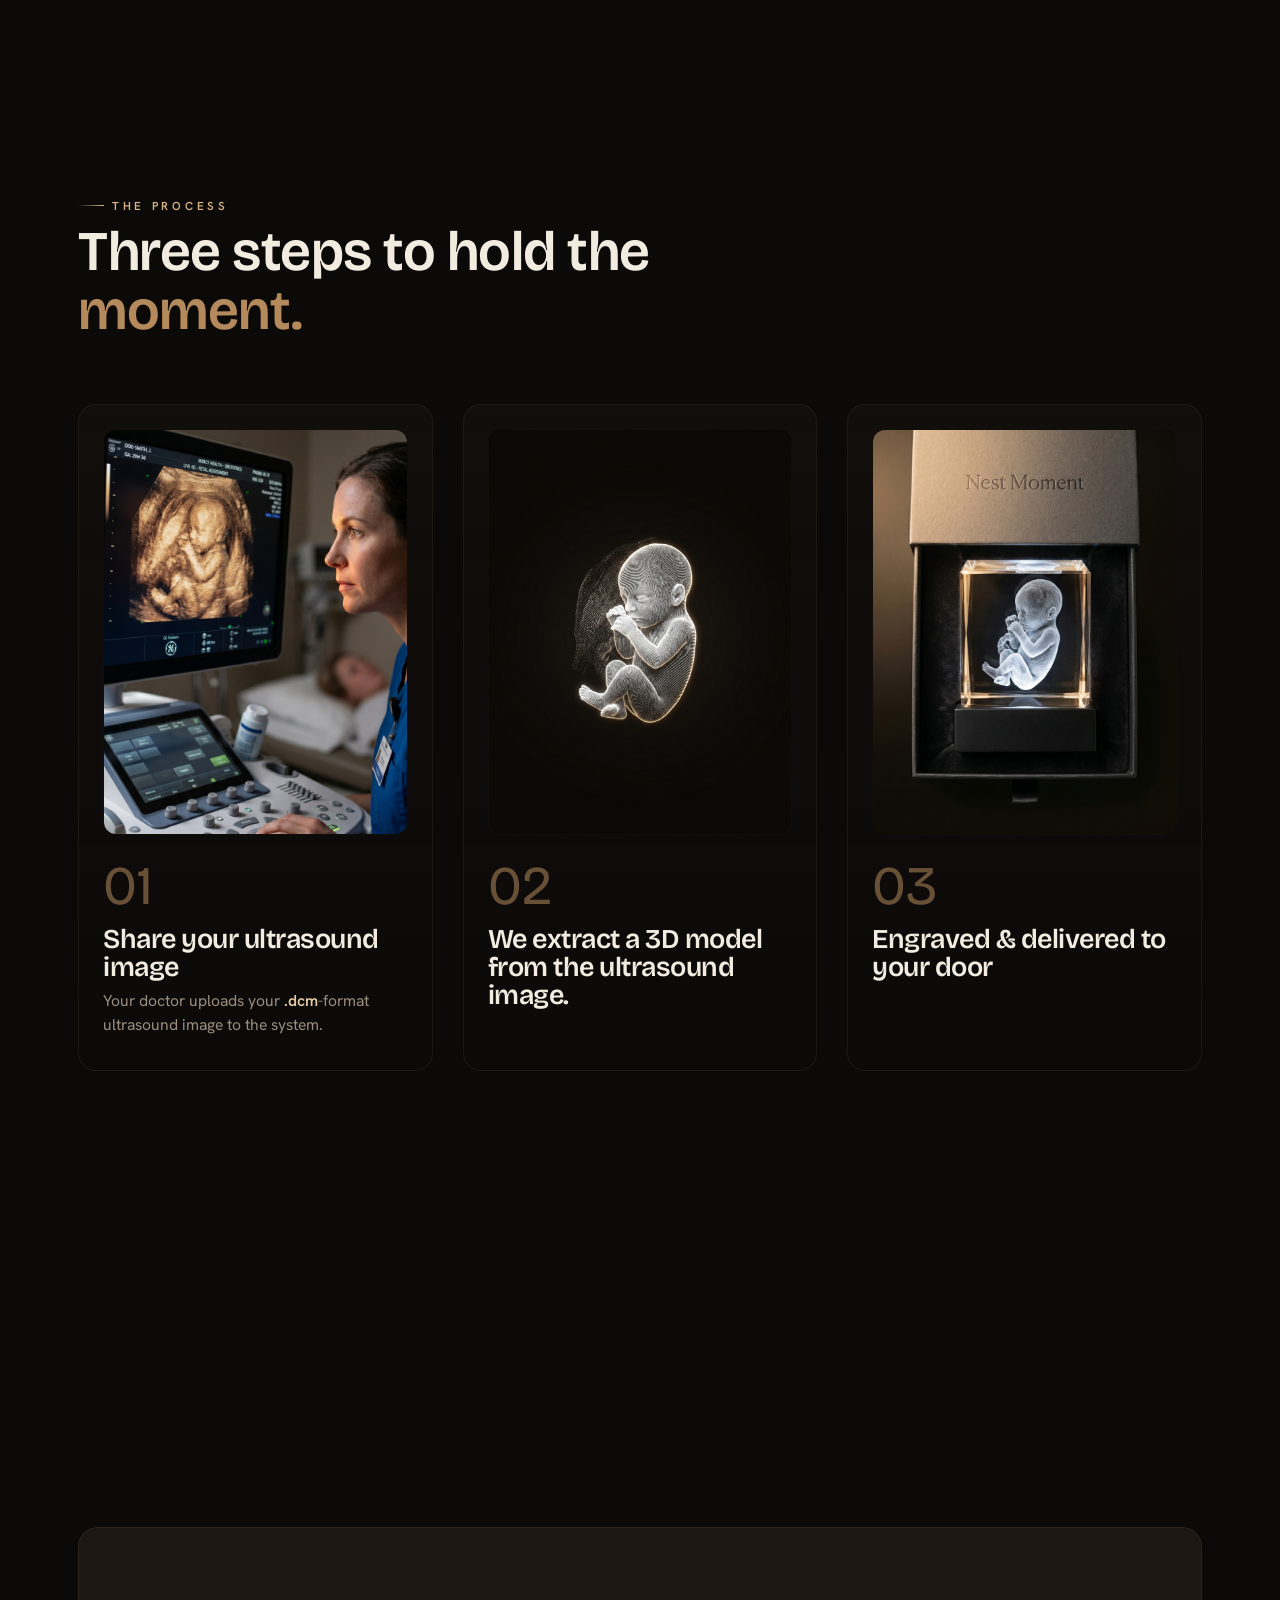
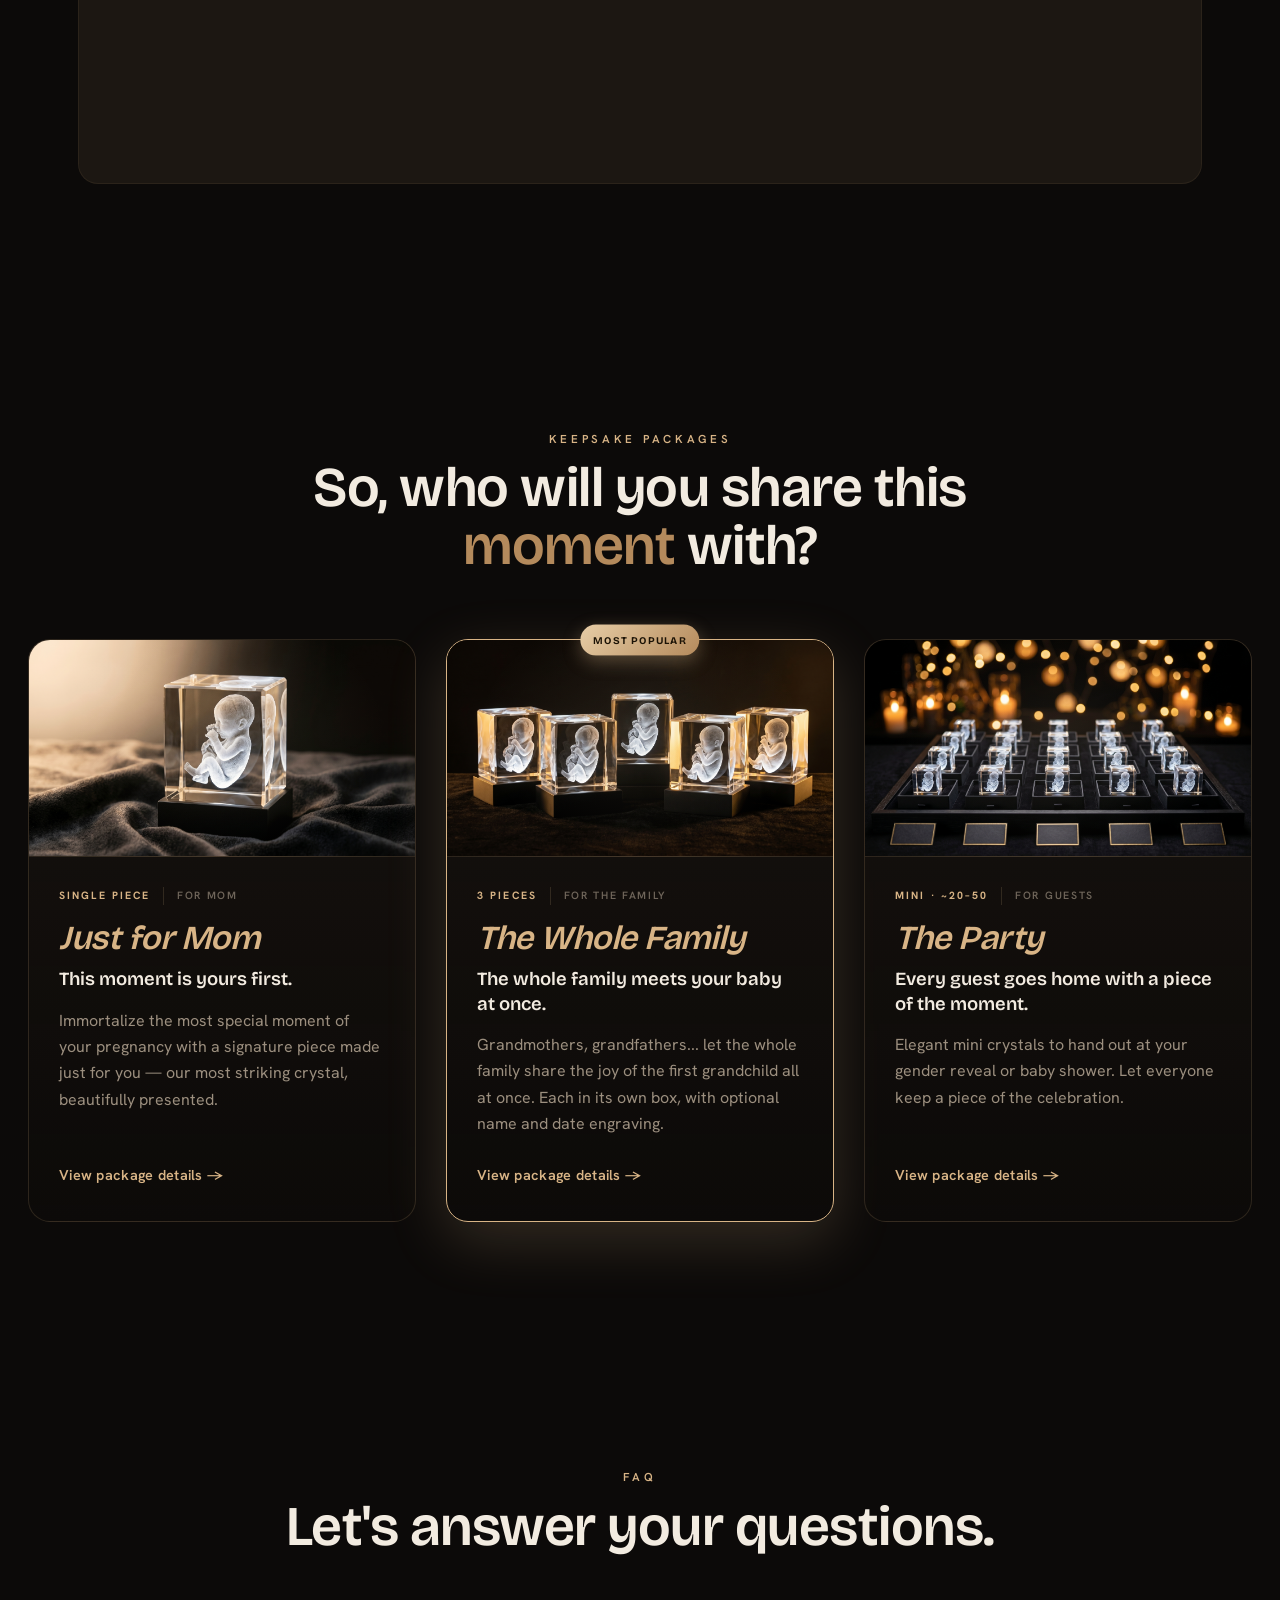
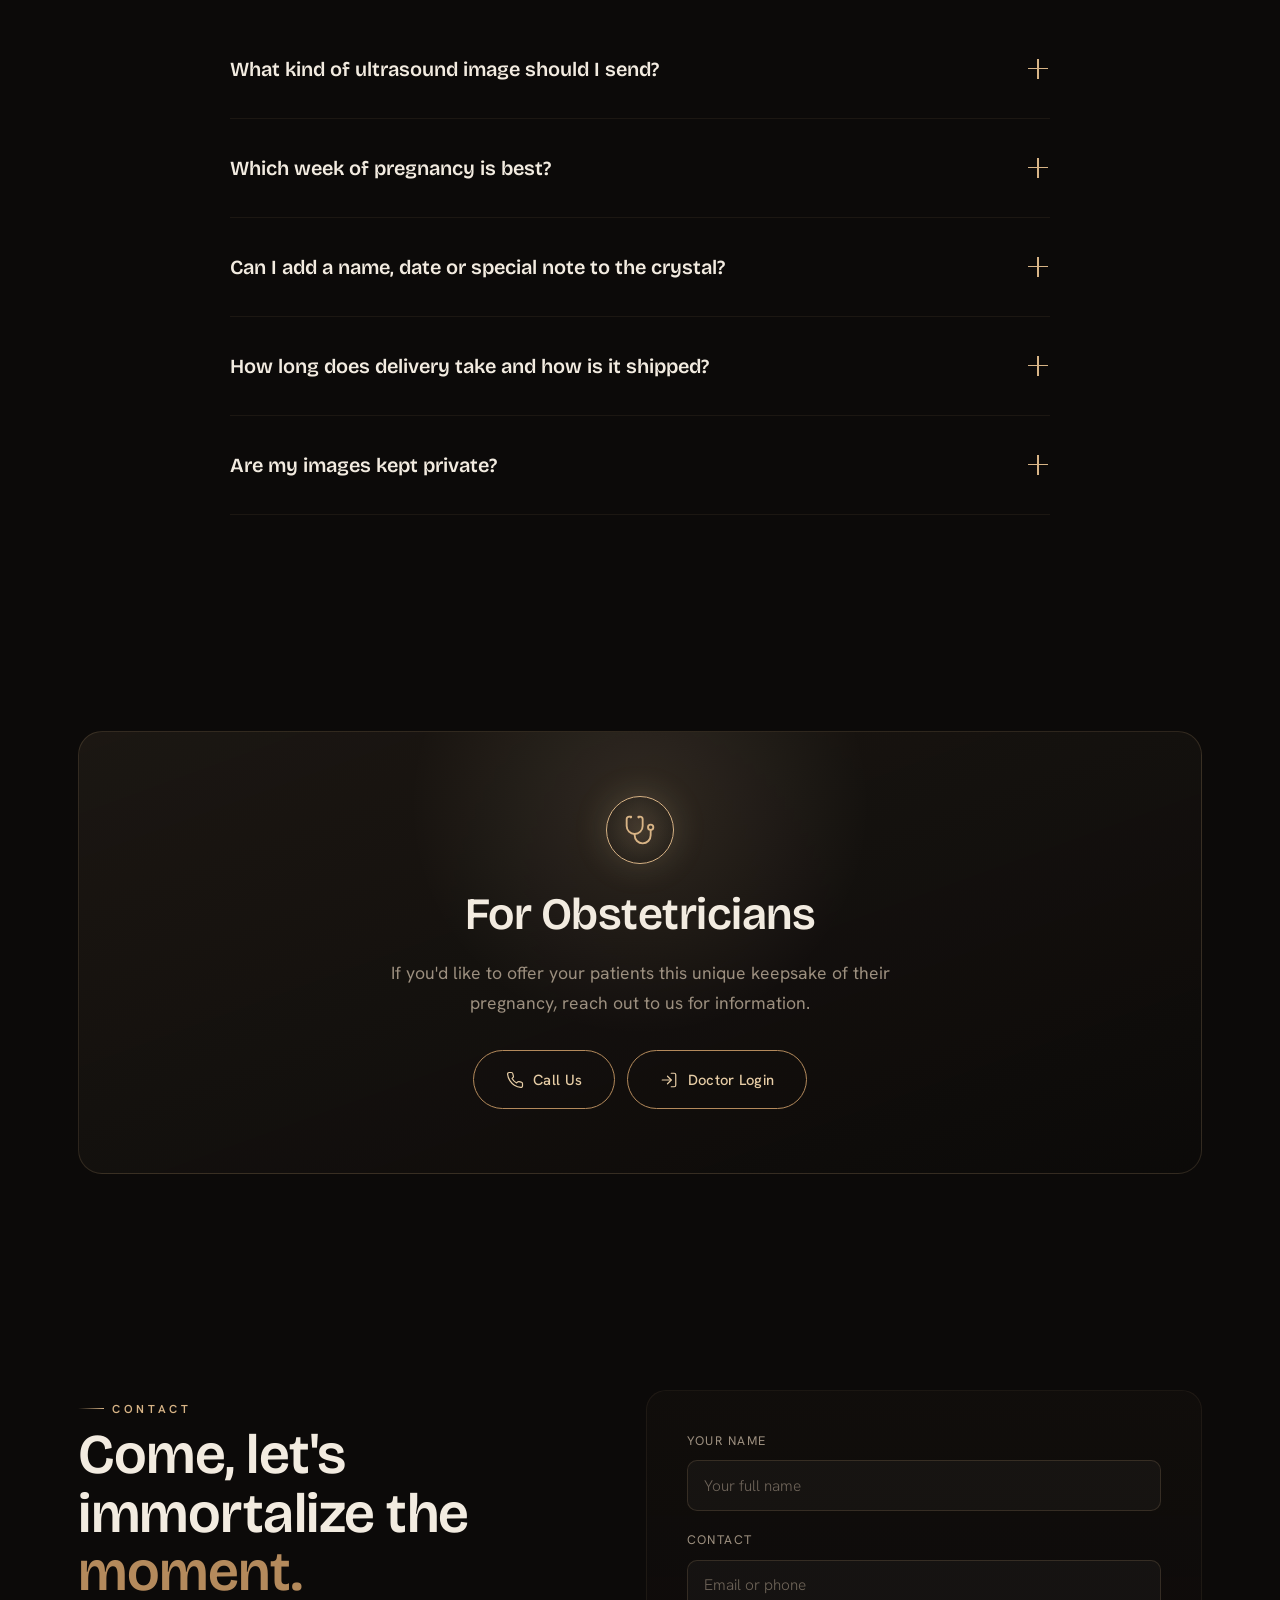
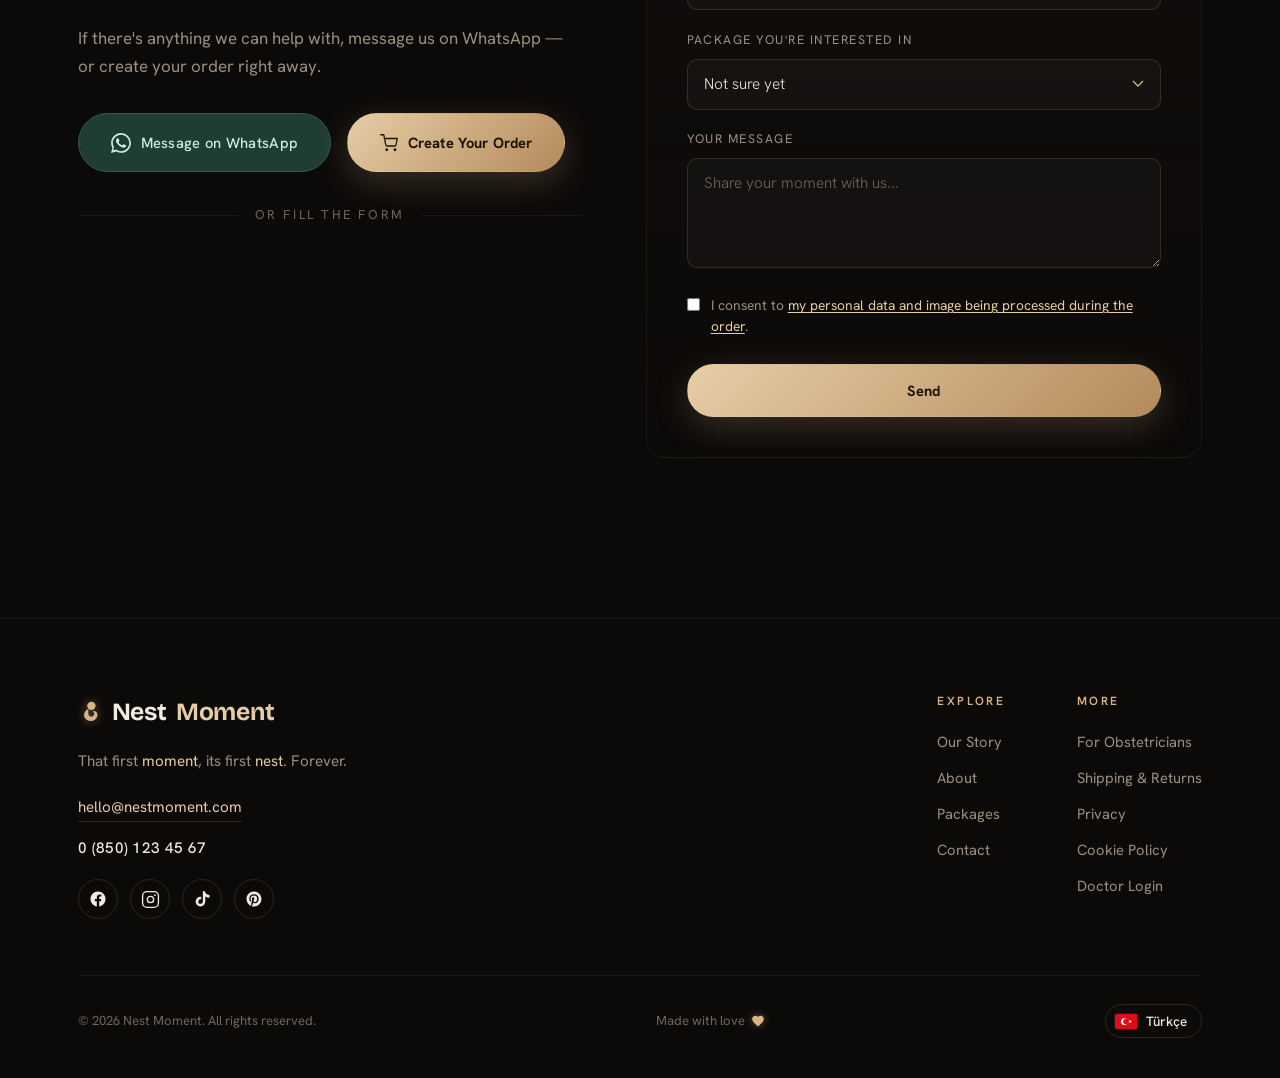
==== commit 14d264c7: "feat(site): konfigüratör ayrı sayfaya + paket sayfaları & ana sayfa düzenlemeleri Konfigüratör (anne" ====
--- a/index.html
+++ b/index.html
@@ -231,7 +231,10 @@
   .feature p{color:var(--muted);font-size:.98rem}
 
   /* PACKAGES */
-  .packages{display:grid;grid-template-columns:repeat(2,1fr);gap:30px}
+  .packages{display:grid;grid-template-columns:repeat(3,1fr);gap:30px;width:min(1480px,calc(100vw - 56px));margin-left:50%;transform:translateX(-50%)}
+  .pack.pack--featured{border-color:var(--gold);box-shadow:0 18px 60px rgba(216,180,134,.20);overflow:visible}
+  .pack.pack--featured .pack-img{border-radius:21px 21px 0 0}
+  .pack-badge{position:absolute;top:0;left:50%;transform:translate(-50%,-50%);z-index:3;white-space:nowrap;background:linear-gradient(135deg,var(--gold-soft),var(--gold-deep));color:#1c1306;font-family:var(--display);font-weight:700;font-size:.64rem;letter-spacing:.12em;text-transform:uppercase;padding:.42rem .8rem;border-radius:999px;box-shadow:0 6px 18px rgba(216,180,134,.35)}
   .pack{display:flex;flex-direction:column;text-decoration:none;border:1px solid var(--line);border-radius:22px;overflow:hidden;position:relative;
     background:linear-gradient(180deg,rgba(24,19,15,.9),rgba(13,11,9,.55));transition:transform .5s cubic-bezier(.2,.7,.2,1),border-color .5s,box-shadow .5s}
   .pack::before{content:"";position:absolute;top:0;left:0;right:0;height:2px;z-index:3;opacity:0;transition:.5s;
@@ -308,6 +311,7 @@
   .wa:hover{background:#26493c;border-color:var(--gold)}
   .btn-call{border:1px solid var(--gold-deep);color:var(--gold-soft)}
   .btn-call:hover{background:rgba(216,180,134,.10);border-color:var(--gold);transform:translateY(-2px)}
+  .doc-actions{display:flex;gap:12px;justify-content:center;flex-wrap:wrap}
   .or{display:flex;align-items:center;gap:1rem;color:var(--muted-2);font-size:.8rem;letter-spacing:.2em;text-transform:uppercase;margin:2rem 0 0}
   .or::before,.or::after{content:"";flex:1;height:1px;background:var(--line-soft)}
   form{display:flex;flex-direction:column;gap:1.2rem;border:1px solid var(--line-soft);border-radius:20px;padding:40px;background:linear-gradient(180deg,rgba(21,17,14,.5),rgba(12,10,9,.2))}
@@ -320,6 +324,8 @@
   textarea{resize:vertical;min-height:110px}
   .kvkk{display:flex;gap:.7rem;align-items:flex-start;text-transform:none;letter-spacing:0;font-size:.86rem;color:var(--muted);line-height:1.5}
   .kvkk input{width:auto;margin-top:3px;accent-color:var(--gold)}
+  .kvkk a{color:var(--gold-soft);text-decoration:underline;text-underline-offset:2px}
+  .kvkk a:hover{color:var(--gold)}
   .form-success{display:none;color:var(--gold-soft);font-family:var(--display);font-size:1.3rem;font-style:italic;text-align:center;padding:1rem 0}
   .form-success.show{display:block}
 
@@ -375,7 +381,7 @@
     .trust-points{grid-template-columns:1fr}
     .steps{grid-template-columns:1fr}
     .features{grid-template-columns:1fr}
-    .packages{grid-template-columns:1fr 1fr}
+    .packages{grid-template-columns:1fr 1fr;width:auto;margin-left:0;transform:none}
   }
   @media(max-width:680px){
     .wrap{padding:0 20px}
@@ -455,7 +461,7 @@
     <div class="hero-fade">
       <span class="eyebrow hero-eyebrow" data-i18n="hero.eyebrow">Kristal cam içinde 3D ultrason anısı</span>
       <h1 data-i18n-html="hero.title"><span class="nw">İlk <em>yuva</em>sındaki,</span><br>o ilk <em>an</em>.<br>Sonsuza Dek.</h1>
-      <p class="hero-sub" data-i18n="hero.sub">Bebeğinin ilk görüntüsünü, kristalin içinde sonsuza dek parlayan bir esere dönüştürüyoruz.</p>
+      <p class="hero-sub" data-i18n="hero.sub">Bebeğinin ilk görüntüsünü, kristalin içinde sonsuza dek parlayan bir anıya dönüştürüyoruz.</p>
       <div class="hero-cta">
         <a href="#what" class="btn btn-gold" data-i18n="hero.scroll">Hikayeyi keşfet</a>
       </div>
@@ -496,7 +502,7 @@
         <div class="step-img"><img src="images/step-1.jpeg" alt="Ultrason görüntüsü paylaşımı"></div>
         <div class="num">01</div>
         <h3 data-i18n="how.s1t">Ultrason görüntünü paylaş.</h3>
-        <p class="step-note" data-i18n-html="how.s1n">Hekiminizden <b>.dcm</b> ya da <b>.stl</b> formatında görüntünüzü talep etmelisiniz.</p>
+        <p class="step-note" data-i18n-html="how.s1n">Hekiminizin, <b>.dcm</b> formatında ultrason görüntüsünü sisteme yüklemesi gerekir.</p>
       </div>
       <div class="step reveal">
         <div class="step-img"><img src="images/step-2.jpeg" alt="Görüntünün 3D'ye dönüştürülmesi"></div>
@@ -523,17 +529,17 @@
       <div class="feature reveal">
         <svg class="ico" viewBox="0 0 24 24" fill="none" stroke="currentColor" stroke-width="1.3"><path d="M12 2v20M2 12h20" stroke-linecap="round"/><circle cx="12" cy="12" r="9"/></svg>
         <h3 data-i18n="why.f1t">Kalıcı</h3>
-        <p data-i18n="why.f1d">Yıllar geçse de ilk günkü netlik.</p>
+        <p data-i18n="why.f1d">Yıllar geçse de ilk andaki netlik.</p>
       </div>
       <div class="feature reveal">
         <svg class="ico" viewBox="0 0 24 24" fill="none" stroke="currentColor" stroke-width="1.3" stroke-linejoin="round"><path d="M6 3h12l4 6-10 13L2 9z"/><path d="M11 3 8 9l4 13 4-13-3-6M2 9h20"/></svg>
         <h3 data-i18n="why.f2t">Estetik</h3>
-        <p data-i18n="why.f2d">Evinin en özel köşesinde gururla sergileyebileceğin bir tasarım.</p>
+        <p data-i18n="why.f2d">Evinin en özel köşesinde gururla sergileyebileceğin bir parça.</p>
       </div>
       <div class="feature reveal">
         <svg class="ico" viewBox="0 0 24 24" fill="none" stroke="currentColor" stroke-width="1.3"><path d="M12 3l2.5 5 5.5.8-4 3.9.9 5.5L12 21l-4.9 2.6.9-5.5-4-3.9 5.5-.8z" stroke-linejoin="round"/></svg>
         <h3 data-i18n="why.f3t">El işçiliği</h3>
-        <p data-i18n="why.f3d">Her parça özenle, tek tek hazırlanır.</p>
+        <p data-i18n="why.f3d">Her parça tek tek ve özenle, size özel hazırlanır.</p>
       </div>
     </div>
   </div>
@@ -562,13 +568,14 @@
           <span class="more" data-i18n="pack.more">Paket detaylarını incele →</span>
         </div>
       </a>
-      <a href="paketler/buyuk-aile.html" class="pack reveal">
+      <a href="paketler/buyuk-aile.html" class="pack pack--featured reveal">
+        <span class="pack-badge" data-i18n="pack.popular">EN ÇOK TERCİH EDİLEN</span>
         <div class="pack-img">
           <img class="pack-photo" src="images/paket2.jpeg" alt="Büyük Aile paketi">
         </div>
         <div class="pack-body">
           <div class="pack-meta">
-            <span class="count" data-i18n="pack.c2c">~5 parça</span>
+            <span class="count" data-i18n="pack.c2c">3 parça</span>
             <span class="who" data-i18n="pack.c2who">Aile için</span>
           </div>
           <h3 data-i18n="pack.c2n">Büyük Aile</h3>
@@ -592,21 +599,6 @@
           <span class="more" data-i18n="pack.more">Paket detaylarını incele →</span>
         </div>
       </a>
-      <a href="paketler/kendi-anini-tasarla.html" class="pack reveal">
-        <div class="pack-img">
-          <img class="pack-photo" src="images/paket-4.jpeg" alt="Kendi Anını Tasarla paketi">
-        </div>
-        <div class="pack-body">
-          <div class="pack-meta">
-            <span class="count" data-i18n="pack.c4c">sana özel</span>
-            <span class="who" data-i18n="pack.c4who">Esnek</span>
-          </div>
-          <h3 data-i18n="pack.c4n">Kendi Anını Tasarla</h3>
-          <p class="tagline" data-i18n="pack.c4d">Senin anın, senin kuralların.</p>
-          <p class="desc" data-i18n="pack.c4long">Aklında farklı bir fikir mi var? Adet, boyut ve sunumu birlikte planlayıp sana ve anına özel bir paket oluşturalım.</p>
-          <span class="more" data-i18n="pack.more">Paket detaylarını incele →</span>
-        </div>
-      </a>
     </div>
   </div>
 </section>
@@ -621,7 +613,7 @@
     <div class="faq reveal">
       <details>
         <summary><span data-i18n="faq.q1">Nasıl bir ultrason görüntüsü göndermeliyim?</span><span class="pm"></span></summary>
-        <div class="faq-a" data-i18n="faq.a1">3D formatta, ".dcm" ya da ".stl" uzantılı ultrason görüntüleri kullanılabilir. Hekiminizden bu formatlardaki çıktıları rica etmelisiniz. En iyi sonuç, bebeğin yüz hatlarının ya da profilinin net göründüğü görüntülerden çıkar. Hekiminiz en uygun görüntüyü seçecektir.</div>
+        <div class="faq-a" data-i18n="faq.a1">3D formatta, ".dcm" uzantılı ultrason görüntüleri kullanılabilir. Hekiminiz bu formattaki görüntüyü sisteme yükler. En iyi sonuç, bebeğin yüz hatlarının ya da profilinin net göründüğü görüntülerden çıkar. Hekiminiz en uygun görüntüyü seçecektir.</div>
       </details>
       <details>
         <summary><span data-i18n="faq.q2">Gebeliğin hangi haftası en uygun?</span><span class="pm"></span></summary>
@@ -655,11 +647,17 @@
         </svg>
       </div>
       <h2 data-i18n="doc.title">Kadın Doğum Uzmanları İçin</h2>
-      <p data-i18n="doc.text">Siz de danışanlarınıza hamileliklerinin bu eşsiz anısını armağan etmek isterseniz, size özel paketler hakkında bilgi almak için bize ulaşabilirsiniz.</p>
-      <a href="tel:+905317941915" class="btn btn-call">
-        <svg width="18" height="18" viewBox="0 0 24 24" fill="none" stroke="currentColor" stroke-width="1.6" stroke-linecap="round" stroke-linejoin="round" aria-hidden="true"><path d="M22 16.92v3a2 2 0 0 1-2.18 2 19.8 19.8 0 0 1-8.63-3.07 19.5 19.5 0 0 1-6-6 19.8 19.8 0 0 1-3.07-8.67A2 2 0 0 1 4.11 2h3a2 2 0 0 1 2 1.72c.13.96.36 1.9.7 2.81a2 2 0 0 1-.45 2.11L8.09 9.91a16 16 0 0 0 6 6l1.27-1.27a2 2 0 0 1 2.11-.45c.91.34 1.85.57 2.81.7A2 2 0 0 1 22 16.92z"/></svg>
-        <span data-i18n="doc.cta">Bizi Arayın</span>
-      </a>
+      <p data-i18n="doc.text">Siz de danışanlarınıza hamileliklerinin bu eşsiz anısını armağan etmek isterseniz, bilgi almak için bize ulaşabilirsiniz.</p>
+      <div class="doc-actions">
+        <a href="tel:+905317941915" class="btn btn-call">
+          <svg width="18" height="18" viewBox="0 0 24 24" fill="none" stroke="currentColor" stroke-width="1.6" stroke-linecap="round" stroke-linejoin="round" aria-hidden="true"><path d="M22 16.92v3a2 2 0 0 1-2.18 2 19.8 19.8 0 0 1-8.63-3.07 19.5 19.5 0 0 1-6-6 19.8 19.8 0 0 1-3.07-8.67A2 2 0 0 1 4.11 2h3a2 2 0 0 1 2 1.72c.13.96.36 1.9.7 2.81a2 2 0 0 1-.45 2.11L8.09 9.91a16 16 0 0 0 6 6l1.27-1.27a2 2 0 0 1 2.11-.45c.91.34 1.85.57 2.81.7A2 2 0 0 1 22 16.92z"/></svg>
+          <span data-i18n="doc.cta">Bizi Arayın</span>
+        </a>
+        <a href="panel.html" class="btn btn-call">
+          <svg width="18" height="18" viewBox="0 0 24 24" fill="none" stroke="currentColor" stroke-width="1.6" stroke-linecap="round" stroke-linejoin="round" aria-hidden="true"><path d="M15 3h4a2 2 0 0 1 2 2v14a2 2 0 0 1-2 2h-4"/><polyline points="10 17 15 12 10 7"/><line x1="15" y1="12" x2="3" y2="12"/></svg>
+          <span data-i18n="nav.doctor_login">Doktor Girişi</span>
+        </a>
+      </div>
     </div>
   </div>
 </section>
@@ -669,16 +667,16 @@
   <div class="wrap contact-grid">
     <div class="contact-left reveal">
       <span class="eyebrow" data-i18n="contact.eyebrow">İletişim</span>
-      <h2 class="section-title" data-i18n-html="contact.title">Ultrason görüntünü gönder, o <span class="an">anı</span> ölümsüzleştirelim.</h2>
-      <p class="lead" data-i18n="contact.text">Hangi paketi düşündüğünü yaz, birlikte planlayalım. Sana en kısa sürede dönüş yapıyoruz.</p>
+      <h2 class="section-title" data-i18n-html="contact.title">Hadi, o <span class="an">anı</span> ölümsüzleştirelim.</h2>
+      <p class="lead" data-i18n="contact.text">Yardımcı olmamızı istediğin herhangi bir şey varsa bize WhatsApp'dan yazabilir, ya da hemen siparişini oluşturabilirsin.</p>
       <div class="contact-btns">
         <a href="https://wa.me/905317941915" target="_blank" rel="noopener" class="btn wa">
           <svg width="20" height="20" viewBox="0 0 24 24" fill="currentColor" aria-hidden="true"><path d="M.057 24l1.687-6.163a11.867 11.867 0 01-1.587-5.945C.16 5.335 5.495 0 12.05 0a11.817 11.817 0 018.413 3.488 11.824 11.824 0 013.48 8.414c-.003 6.557-5.338 11.892-11.893 11.892a11.9 11.9 0 01-5.688-1.448L.057 24zm6.597-3.807c1.676.995 3.276 1.591 5.392 1.592 5.448 0 9.886-4.434 9.889-9.885.002-5.462-4.415-9.89-9.881-9.892-5.452 0-9.887 4.434-9.889 9.884a9.86 9.86 0 001.51 5.26l-.999 3.648 3.978-1.039zm11.387-5.464c-.074-.124-.272-.198-.57-.347-.297-.149-1.758-.868-2.031-.967-.272-.099-.47-.149-.669.149-.198.297-.768.967-.941 1.165-.173.198-.347.223-.644.074-.297-.149-1.255-.462-2.39-1.475-.883-.788-1.48-1.761-1.653-2.059-.173-.297-.018-.458.13-.606.134-.133.297-.347.446-.521.151-.172.2-.296.3-.495.099-.198.05-.372-.025-.521-.075-.148-.669-1.611-.916-2.206-.242-.579-.487-.501-.669-.51l-.57-.01c-.198 0-.52.074-.792.372s-1.04 1.016-1.04 2.479 1.065 2.876 1.213 3.074c.149.198 2.095 3.2 5.076 4.487.709.306 1.263.489 1.694.626.712.226 1.36.194 1.872.118.571-.085 1.758-.719 2.006-1.413.248-.695.248-1.29.173-1.414z"/></svg>
           <span data-i18n="contact.wa">WhatsApp'tan yaz</span>
         </a>
-        <a href="tel:+905317941915" class="btn btn-call">
-          <svg width="18" height="18" viewBox="0 0 24 24" fill="none" stroke="currentColor" stroke-width="1.6" stroke-linecap="round" stroke-linejoin="round" aria-hidden="true"><path d="M22 16.92v3a2 2 0 0 1-2.18 2 19.8 19.8 0 0 1-8.63-3.07 19.5 19.5 0 0 1-6-6 19.8 19.8 0 0 1-3.07-8.67A2 2 0 0 1 4.11 2h3a2 2 0 0 1 2 1.72c.13.96.36 1.9.7 2.81a2 2 0 0 1-.45 2.11L8.09 9.91a16 16 0 0 0 6 6l1.27-1.27a2 2 0 0 1 2.11-.45c.91.34 1.85.57 2.81.7A2 2 0 0 1 22 16.92z"/></svg>
-          <span data-i18n="contact.call">Bizi Arayın</span>
+        <a href="paketler/anneye-ozel-tasarla.html" class="btn btn-gold">
+          <svg width="18" height="18" viewBox="0 0 24 24" fill="none" stroke="currentColor" stroke-width="1.7" stroke-linecap="round" stroke-linejoin="round" aria-hidden="true"><circle cx="9" cy="21" r="1"/><circle cx="20" cy="21" r="1"/><path d="M1 1h4l2.68 13.39a2 2 0 0 0 2 1.61h9.72a2 2 0 0 0 2-1.61L23 6H6"/></svg>
+          <span data-i18n="cta.create">Siparişini Oluştur</span>
         </a>
       </div>
       <div class="or" data-i18n="contact.or">veya formu doldur</div>
@@ -706,7 +704,7 @@
         <label data-i18n="form.message">Mesajın</label>
         <textarea data-i18n-ph="form.messagePh" placeholder="Anını bizimle paylaş..."></textarea>
       </div>
-      <label class="kvkk"><input type="checkbox" required><span data-i18n="form.kvkk">Kişisel verilerimin ve görselimin sipariş sürecinde işlenmesini kabul ediyorum.</span></label>
+      <label class="kvkk"><input type="checkbox" required><span data-i18n-html="form.kvkk"><a href="kvkk.html" target="_blank" rel="noopener">Kişisel verilerimin ve görselimin sipariş sürecinde işlenmesini</a> kabul ediyorum.</span></label>
       <button type="submit" class="btn btn-gold" style="justify-content:center" data-i18n="form.submit">Gönder</button>
       <div class="form-success" id="formSuccess" data-i18n="form.success">Teşekkürler! En kısa sürede sana dönüş yapacağız. 🤍</div>
     </form>
@@ -762,21 +760,21 @@
   tr:{
     "nav.how":"Hikayemiz","nav.packages":"Paketler","nav.contact":"İletişim","nav.doctors":"Kadın Doğum Uzmanları İçin",
     "hero.eyebrow":"Kristal cam içinde 3D ultrason anısı","hero.title":"<span class=\"nw\">İlk <em>yuva</em>sındaki,</span><br>o ilk <em>an</em>.<br>Sonsuza Dek.",
-    "hero.sub":"Bebeğinin ilk görüntüsünü, kristalin içinde sonsuza dek parlayan bir esere dönüştürüyoruz.",
+    "hero.sub":"Bebeğinin ilk görüntüsünü, kristalin içinde sonsuza dek parlayan bir anıya dönüştürüyoruz.",
     "hero.cta":"İletişime geç","hero.scroll":"Hikayeyi keşfet","hero.caption":"el yapımı kristal anı",
     "what.eyebrow":"Kristal Anı","what.title":"Onunla ilk tanışm<span class=\"an\">anı</span>, ölümsüzleştirdik.",
     "what.body":"Ultrason görüntün, üç boyutlu olarak kristal camın içine lazerle kazınır. Elinde tutabileceğin, ışıkta parlayan, her açıdan bakılabilen gerçek bir anı.",
     "how.eyebrow":"Süreç","how.title":"Üç adımda, o <span class=\"an\">an</span> elinde.",
-    "how.s1t":"Ultrason görüntünü paylaş.","how.s1n":"Hekiminizden <b>.dcm</b> ya da <b>.stl</b> formatında görüntünüzü talep etmelisiniz.","how.s1d":"Görüntünü bize ilet, gerisini biz düşünelim.",
+    "how.s1t":"Ultrason görüntünü paylaş.","how.s1n":"Hekiminizin, <b>.dcm</b> formatında ultrason görüntüsünü sisteme yüklemesi gerekir.","how.s1d":"Görüntünü bize ilet, gerisini biz düşünelim.",
     "how.s2t":"Ultrason görüntüsünden 3D Model çıkartalım.","how.s2d":"Görüntünü uzman dokunuşuyla üç boyutlu hâle getiriyoruz.",
     "how.s3t":"Kristalin içine kazıyıp, adresine ulaştıralım.","how.s3d":"Lazerle kristal cama işliyor, özenle paketleyip sana gönderiyoruz.",
     "why.eyebrow":"Değer","why.title":"Fotoğraf solar. Bu <span class=\"an\">an</span> kalır.",
-    "why.f1t":"Kalıcı","why.f1d":"Yıllar geçse de ilk günkü netlik.",
-    "why.f2t":"Estetik","why.f2d":"Evinin en özel köşesinde gururla sergileyebileceğin bir tasarım.",
-    "why.f3t":"El işçiliği","why.f3d":"Her parça özenle, tek tek hazırlanır.",
+    "why.f1t":"Kalıcı","why.f1d":"Yıllar geçse de ilk andaki netlik.",
+    "why.f2t":"Estetik","why.f2d":"Evinin en özel köşesinde gururla sergileyebileceğin bir parça.",
+    "why.f3t":"El işçiliği","why.f3d":"Her parça tek tek ve özenle, size özel hazırlanır.",
     "pack.eyebrow":"Anı Paketleri","pack.title":"Peki sen bu <span class=\"an\">anı</span> kiminle paylaşacaksın?","pack.imgsoon":"Görsel yakında",
     "pack.c1c":"tek parça","pack.c1who":"Anne için","pack.c1n":"Anneye Özel","pack.c1d":"Bu an, önce senin.","pack.c1long":"Hamileliğinin o en özel anını, yalnızca senin için hazırladığımız imza parçasıyla ölümsüzleştir. En gösterişli kristal, özenli sunumuyla.",
-    "pack.c2c":"~5 parça","pack.c2who":"Aile için","pack.c2n":"Büyük Aile","pack.c2d":"Bütün aile bebeğinizle ilk kez tanışıyor.","pack.c2long":"Anneanne, babaanne, dedeler... İlk torun heyecanını tüm aileye aynı anda yaşatın. Her biri ayrı kutusunda, isteğe bağlı isim ve tarih kazımasıyla.",
+    "pack.c2c":"3 parça","pack.c2who":"Aile için","pack.c2n":"Büyük Aile","pack.popular":"EN ÇOK TERCİH EDİLEN","pack.c2d":"Bütün aile bebeğinizle ilk kez tanışıyor.","pack.c2long":"Anneanne, babaanne, dedeler... İlk torun heyecanını tüm aileye aynı anda yaşatın. Her biri ayrı kutusunda, isteğe bağlı isim ve tarih kazımasıyla.",
     "pack.c3c":"mini · ~20–50","pack.c3who":"Misafirler için","pack.c3n":"Sürpriz Parti","pack.c3d":"Herkes o anın bir parçasıyla evine dönsün.","pack.c3long":"Cinsiyet partisi ya da baby shower'da dağıtmak için zarif mini kristaller. Kutlamanın anısı, her davetlinin elinde kalsın.",
     "pack.c4c":"sana özel","pack.c4who":"Esnek","pack.c4n":"Kendi Anını Tasarla","pack.c4d":"Senin anın, senin kuralların.","pack.c4long":"Aklında farklı bir fikir mi var? Adet, boyut ve sunumu birlikte planlayıp sana ve anına özel bir paket oluşturalım.",
     "pack.more":"Paket detaylarını incele →","pack.note":"Her paketin detaylı anlatımı yakında.",
@@ -785,7 +783,7 @@
     "trust.p3":"Görüntülerin güvende ve gizli kalır.",
     "trust.quote":"\"Onu ilk elime aldığımda ağladım. Tam da o günkü gibiydi.\"","trust.quoteAuthor":"— Yakında: gerçek anne yorumları",
     "faq.eyebrow":"Sık sorulanlar","faq.title":"Aklındakileri yanıtlayalım.",
-    "faq.q1":"Nasıl bir ultrason görüntüsü göndermeliyim?","faq.a1":"3D formatta, \".dcm\" ya da \".stl\" uzantılı ultrason görüntüleri kullanılabilir. Hekiminizden bu formatlardaki çıktıları rica etmelisiniz. En iyi sonuç, bebeğin yüz hatlarının ya da profilinin net göründüğü görüntülerden çıkar. Hekiminiz en uygun görüntüyü seçecektir.",
+    "faq.q1":"Nasıl bir ultrason görüntüsü göndermeliyim?","faq.a1":"3D formatta, \".dcm\" uzantılı ultrason görüntüleri kullanılabilir. Hekiminiz bu formattaki görüntüyü sisteme yükler. En iyi sonuç, bebeğin yüz hatlarının ya da profilinin net göründüğü görüntülerden çıkar. Hekiminiz en uygun görüntüyü seçecektir.",
     "faq.q2":"Gebeliğin hangi haftası en uygun?","faq.a2":"Genellikle 24.–32. haftalar arasında çekilen görüntülerde yüz hatları en belirgin olur ve en güzel sonucu verir. Ancak farklı haftalardaki görüntüler de değerlendirilebilir; emin değilsen bize danış, görüntüne bakıp dürüstçe yönlendirelim.",
     "faq.q3":"Görüntüm çok net değil, yine de olur mu?","faq.a3":"Çoğu zaman evet. Görüntünü uzman ekibimiz tek tek işleyip 3D'ye hazırlıyor; bu süreçte birçok detay belirginleşiyor. Yalnızca çok düşük kaliteli görüntülerde önce bir değerlendirme yapıp sana açık bir geri bildirim veriyoruz — beğenmeyeceğin bir sonuçla seni baş başa bırakmayız.",
     "faq.q4":"Kristale isim, tarih ya da özel bir not ekleyebilir miyim?","faq.a4":"Elbette. Bebeğin adı, doğum ya da ultrason tarihi veya sana özel kısa bir not kristale ya da kaideye işlenebilir. Ayrıca farklı boyut ve sunum seçenekleri de mevcut; detayları iletişimde birlikte belirliyoruz.",
@@ -793,18 +791,18 @@
     "faq.q6":"Teslim süresi ne kadar ve kargo nasıl?","faq.a6":"Üretim süresi sipariş yoğunluğuna ve seçtiğin pakete göre değişir; onay aşamasında sana net bir tarih veriyoruz. Türkiye'nin her yerine, kristali koruyan özel ve sağlam bir paketlemeyle gönderim yapıyoruz.",
     "faq.q7":"Görüntülerim gizli kalıyor mu?","faq.a7":"Kesinlikle. Gönderdiğin ultrason görüntüleri yalnızca senin siparişin için kullanılır, üçüncü kişilerle paylaşılmaz. Siparişin tamamlandıktan sonra görüntülerin sistemimizden kalıcı olarak silinir.",
     "faq.q8":"Fiyatları neden sitede göremiyorum?","faq.a8":"Çünkü her sipariş kişiye özel: seçtiğin paket, adet, boyut ve eklemek istediğin dokunuşlara göre değişiyor. Bu yüzden sana en doğru fiyatı, ihtiyacını dinledikten sonra birebir veriyoruz. Bize ulaşman yeterli.",
-    "doc.title":"Kadın Doğum Uzmanları İçin","doc.text":"Siz de danışanlarınıza hamileliklerinin bu eşsiz anısını armağan etmek isterseniz, size özel paketler hakkında bilgi almak için bize ulaşabilirsiniz.","doc.cta":"Bizi Arayın",
+    "doc.title":"Kadın Doğum Uzmanları İçin","doc.text":"Siz de danışanlarınıza hamileliklerinin bu eşsiz anısını armağan etmek isterseniz, bilgi almak için bize ulaşabilirsiniz.","doc.cta":"Bizi Arayın",
     "docform.title":"Kadın Doğum Uzmanları İçin","docform.sub":"Bilgilerinizi bırakın, en kısa sürede sizinle iletişime geçelim.",
     "docform.name":"Ad Soyad","docform.namePh":"Adınız soyadınız","docform.clinic":"Klinik / Hastane","docform.clinicPh":"Çalıştığınız kurum",
     "docform.city":"Şehir","docform.cityPh":"Şehir","docform.contact":"İletişim","docform.contactPh":"Telefon veya e-posta",
     "docform.message":"Mesajınız (opsiyonel)","docform.messagePh":"Eklemek istedikleriniz...","docform.kvkk":"Kişisel verilerimin işlenmesini kabul ediyorum.",
     "docform.submit":"Gönder","docform.success":"Teşekkürler! En kısa sürede sizinle iletişime geçeceğiz. 🤍",
-    "contact.eyebrow":"İletişim","contact.title":"Ultrason görüntünü gönder, o <span class=\"an\">anı</span> ölümsüzleştirelim.",
-    "contact.text":"Hangi paketi düşündüğünü yaz, birlikte planlayalım. Sana en kısa sürede dönüş yapıyoruz.",
-    "contact.wa":"WhatsApp'tan yaz","contact.call":"Bizi Arayın","contact.or":"veya formu doldur",
+    "contact.eyebrow":"İletişim","contact.title":"Hadi, o <span class=\"an\">anı</span> ölümsüzleştirelim.",
+    "contact.text":"Yardımcı olmamızı istediğin herhangi bir şey varsa bize WhatsApp'dan yazabilir, ya da hemen siparişini oluşturabilirsin.",
+    "contact.wa":"WhatsApp'tan yaz","contact.call":"Bizi Arayın","cta.create":"Siparişini Oluştur","contact.or":"veya formu doldur",
     "form.name":"Adın","form.namePh":"Adın soyadın","form.contact":"İletişim","form.contactPh":"E-posta veya telefon",
     "form.package":"İlgilendiğin paket","form.pkg0":"Henüz emin değilim","form.message":"Mesajın","form.messagePh":"Anını bizimle paylaş...",
-    "form.kvkk":"Kişisel verilerimin ve görselimin sipariş sürecinde işlenmesini kabul ediyorum.","form.submit":"Gönder",
+    "form.kvkk":"<a href=\"kvkk.html\" target=\"_blank\" rel=\"noopener\">Kişisel verilerimin ve görselimin sipariş sürecinde işlenmesini</a> kabul ediyorum.","form.submit":"Gönder",
     "form.success":"Teşekkürler! En kısa sürede sana dönüş yapacağız. 🤍",
     "footer.tagline":"<span class=\"nw\">İlk <em>yuva</em>sındaki,</span> o ilk <em>an</em>. Sonsuza Dek.","footer.explore":"Keşfet","footer.more":"Daha fazla","footer.privacy":"Gizlilik / KVKK","footer.cookies":"Çerez Politikası","nav.doctor_login":"Doktor Girişi","nav.about":"Hakkımızda","footer.shipping":"Teslimat & İade",
     "footer.rights":"© 2026 Nest Moment. Tüm hakları saklıdır.","footer.made":"Sevgiyle hazırlandı"
@@ -812,21 +810,21 @@
   en:{
     "nav.how":"Our Story","nav.packages":"Packages","nav.contact":"Contact","nav.doctors":"For Obstetricians",
     "hero.eyebrow":"3D ultrasound keepsake in crystal glass","hero.title":"That first <em>moment</em>,<br>its first <em>nest</em>.<br>Forever.",
-    "hero.sub":"We turn your baby's first image into a work of art that glows forever inside crystal.",
+    "hero.sub":"We turn your baby's first image into a keepsake that glows forever inside crystal.",
     "hero.cta":"Get in touch","hero.scroll":"Discover the story","hero.caption":"handcrafted crystal keepsake",
     "what.eyebrow":"Crystal Keepsake","what.title":"We immortalized your first <span class=\"an\">moment</span> together.",
     "what.body":"Your ultrasound image becomes a three-dimensional form, laser-engraved inside crystal glass. A real keepsake you can hold, that glows in the light and can be viewed from every angle.",
     "how.eyebrow":"The Process","how.title":"Three steps to hold the <span class=\"an\">moment.</span>",
-    "how.s1t":"Share your ultrasound image","how.s1n":"Ask your doctor for the image in <b>.dcm</b> or <b>.stl</b> format.","how.s1d":"Send us your image and leave the rest to us.",
+    "how.s1t":"Share your ultrasound image","how.s1n":"Your doctor uploads your <b>.dcm</b>-format ultrasound image to the system.","how.s1d":"Send us your image and leave the rest to us.",
     "how.s2t":"We extract a 3D model from the ultrasound image.","how.s2d":"We turn your image into a three-dimensional form with an expert touch.",
     "how.s3t":"Engraved & delivered to your door","how.s3d":"We laser-engrave it into crystal, then carefully package and ship it to you.",
     "why.eyebrow":"The Value","why.title":"Photos fade. This <span class=\"an\">moment</span> stays.",
     "why.f1t":"Lasting","why.f1d":"The same clarity, year after year.",
-    "why.f2t":"Aesthetic","why.f2d":"A design you'll proudly display in the finest corner of your home.",
-    "why.f3t":"Handcrafted","why.f3d":"Each piece is crafted, one by one, with care.",
+    "why.f2t":"Aesthetic","why.f2d":"A piece you'll proudly display in the finest corner of your home.",
+    "why.f3t":"Handcrafted","why.f3d":"Each piece is crafted one by one, with care, just for you.",
     "pack.eyebrow":"Keepsake Packages","pack.title":"So, who will you share this <span class=\"an\">moment</span> with?","pack.imgsoon":"Image coming soon",
     "pack.c1c":"single piece","pack.c1who":"For Mom","pack.c1n":"Just for Mom","pack.c1d":"This moment is yours first.","pack.c1long":"Immortalize the most special moment of your pregnancy with a signature piece made just for you — our most striking crystal, beautifully presented.",
-    "pack.c2c":"~5 pieces","pack.c2who":"For the family","pack.c2n":"The Whole Family","pack.c2d":"The whole family meets your baby at once.","pack.c2long":"Grandmothers, grandfathers... let the whole family share the joy of the first grandchild all at once. Each in its own box, with optional name and date engraving.",
+    "pack.c2c":"3 pieces","pack.c2who":"For the family","pack.c2n":"The Whole Family","pack.popular":"MOST POPULAR","pack.c2d":"The whole family meets your baby at once.","pack.c2long":"Grandmothers, grandfathers... let the whole family share the joy of the first grandchild all at once. Each in its own box, with optional name and date engraving.",
     "pack.c3c":"mini · ~20–50","pack.c3who":"For guests","pack.c3n":"The Party","pack.c3d":"Every guest goes home with a piece of the moment.","pack.c3long":"Elegant mini crystals to hand out at your gender reveal or baby shower. Let everyone keep a piece of the celebration.",
     "pack.c4c":"tailored to you","pack.c4who":"Flexible","pack.c4n":"Design Your Own","pack.c4d":"Your moment, your rules.","pack.c4long":"Have something different in mind? Let's plan the count, size and presentation together and craft a package made just for you and your moment.",
     "pack.more":"View package details →","pack.note":"Detailed package pages coming soon.",
@@ -835,7 +833,7 @@
     "trust.p3":"Your images stay private and secure.",
     "trust.quote":"\"I cried the first time I held it. It looked just like that day.\"","trust.quoteAuthor":"— Coming soon: real reviews from moms",
     "faq.eyebrow":"FAQ","faq.title":"Let's answer your questions.",
-    "faq.q1":"What kind of ultrasound image should I send?","faq.a1":"We work with 3D-format ultrasound images in \".dcm\" or \".stl\" file types. Please ask your doctor for the output in one of these formats. The best results come from images where your baby's facial features or profile are clearly visible. Your doctor will select the most suitable image.",
+    "faq.q1":"What kind of ultrasound image should I send?","faq.a1":"We work with 3D-format ultrasound images in the \".dcm\" file type. Your doctor uploads the image to the system. The best results come from images where your baby's facial features or profile are clearly visible. Your doctor will select the most suitable image.",
     "faq.q2":"Which week of pregnancy is best?","faq.a2":"Images taken between weeks 24 and 32 usually show facial features most clearly and give the most beautiful results. Images from other weeks can also work — if you're unsure, just ask and we'll review yours and guide you honestly.",
     "faq.q3":"My image isn't very clear — can it still work?","faq.a3":"Most of the time, yes. Our expert team processes each image and prepares it for 3D, and many details become clearer in the process. Only for very low-quality images do we review first and give you honest feedback — we won't leave you with a result you won't love.",
     "faq.q4":"Can I add a name, date or special note to the crystal?","faq.a4":"Of course. Your baby's name, the birth or ultrasound date, or a short personal note can be engraved on the crystal or its base. Different sizes and presentation options are also available; we'll decide the details together when we talk.",
@@ -843,18 +841,18 @@
     "faq.q6":"How long does delivery take and how is it shipped?","faq.a6":"Production time varies with demand and the package you choose; we give you a clear date at the approval stage. We ship anywhere in Türkiye with special, sturdy packaging that protects the crystal.",
     "faq.q7":"Are my images kept private?","faq.a7":"Absolutely. The ultrasound images you send are used only for your order and are never shared with third parties. Once your order is complete, your images are permanently deleted from our system.",
     "faq.q8":"Why can't I see prices on the site?","faq.a8":"Because every order is personal: it depends on the package, quantity, size and the touches you'd like to add. That's why we give you the most accurate price one-to-one, after listening to your needs. Just reach out.",
-    "doc.title":"For Obstetricians","doc.text":"If you'd like to offer your patients this unique keepsake of their pregnancy, reach out to us for information about tailored packages.","doc.cta":"Call Us",
+    "doc.title":"For Obstetricians","doc.text":"If you'd like to offer your patients this unique keepsake of their pregnancy, reach out to us for information.","doc.cta":"Call Us",
     "docform.title":"For OB-GYN Specialists","docform.sub":"Leave your details and we'll get in touch with you shortly.",
     "docform.name":"Full name","docform.namePh":"Your full name","docform.clinic":"Clinic / Hospital","docform.clinicPh":"Where you practice",
     "docform.city":"City","docform.cityPh":"City","docform.contact":"Contact","docform.contactPh":"Phone or email",
     "docform.message":"Your message (optional)","docform.messagePh":"Anything you'd like to add...","docform.kvkk":"I consent to the processing of my personal data.",
     "docform.submit":"Send","docform.success":"Thank you! We'll get in touch with you shortly. 🤍",
-    "contact.eyebrow":"Contact","contact.title":"Send your ultrasound, let's immortalize the <span class=\"an\">moment.</span>",
-    "contact.text":"Tell us which package you have in mind and we'll plan it together. We'll get back to you shortly.",
-    "contact.wa":"Message on WhatsApp","contact.call":"Call Us","contact.or":"or fill the form",
+    "contact.eyebrow":"Contact","contact.title":"Come, let's immortalize the <span class=\"an\">moment.</span>",
+    "contact.text":"If there's anything we can help with, message us on WhatsApp — or create your order right away.",
+    "contact.wa":"Message on WhatsApp","contact.call":"Call Us","cta.create":"Create Your Order","contact.or":"or fill the form",
     "form.name":"Your name","form.namePh":"Your full name","form.contact":"Contact","form.contactPh":"Email or phone",
     "form.package":"Package you're interested in","form.pkg0":"Not sure yet","form.message":"Your message","form.messagePh":"Share your moment with us...",
-    "form.kvkk":"I consent to my personal data and image being processed during the order.","form.submit":"Send",
+    "form.kvkk":"I consent to <a href=\"kvkk.html\" target=\"_blank\" rel=\"noopener\">my personal data and image being processed during the order</a>.","form.submit":"Send",
     "form.success":"Thank you! We'll get back to you very soon. 🤍",
     "footer.tagline":"That first <em>moment</em>, its first <em>nest</em>. Forever.","footer.explore":"Explore","footer.more":"More","footer.privacy":"Privacy","footer.cookies":"Cookie Policy","nav.doctor_login":"Doctor Login","nav.about":"About","footer.shipping":"Shipping & Returns",
     "footer.rights":"© 2026 Nest Moment. All rights reserved.","footer.made":"Made with love"
